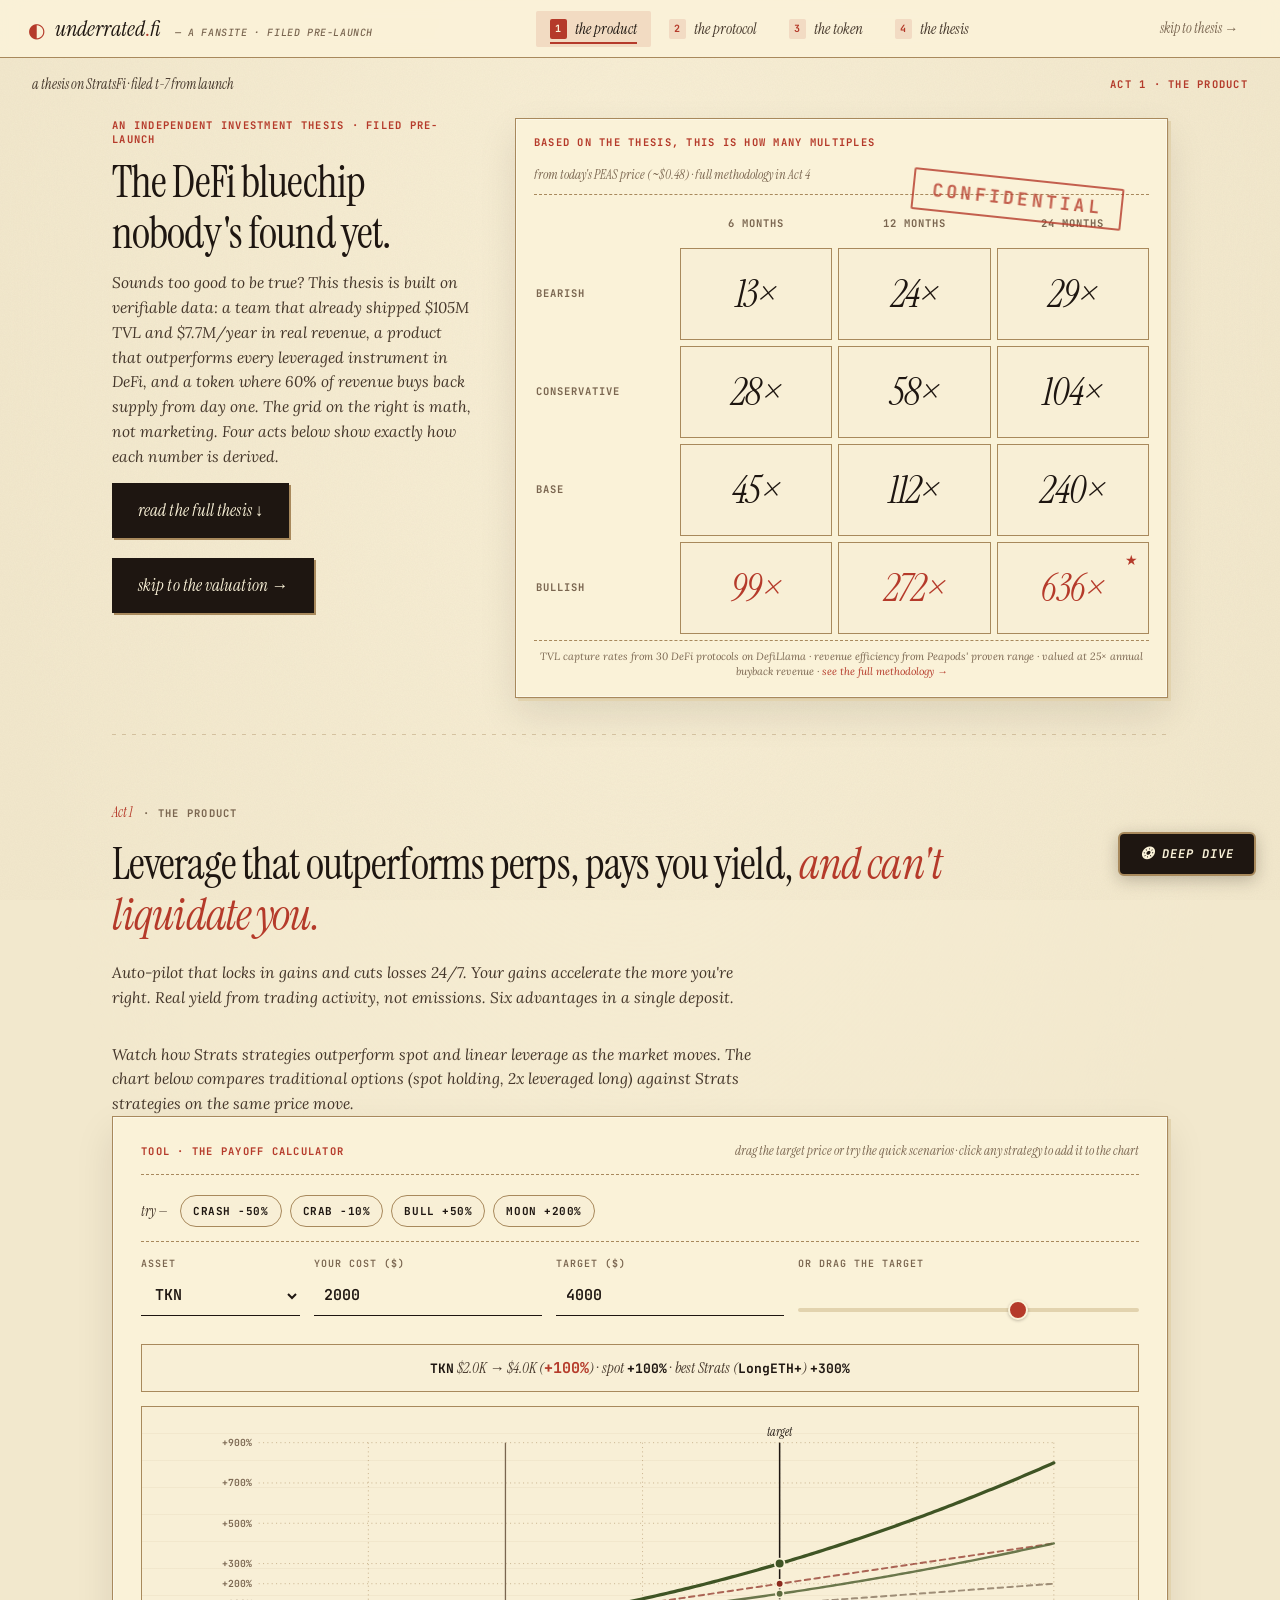
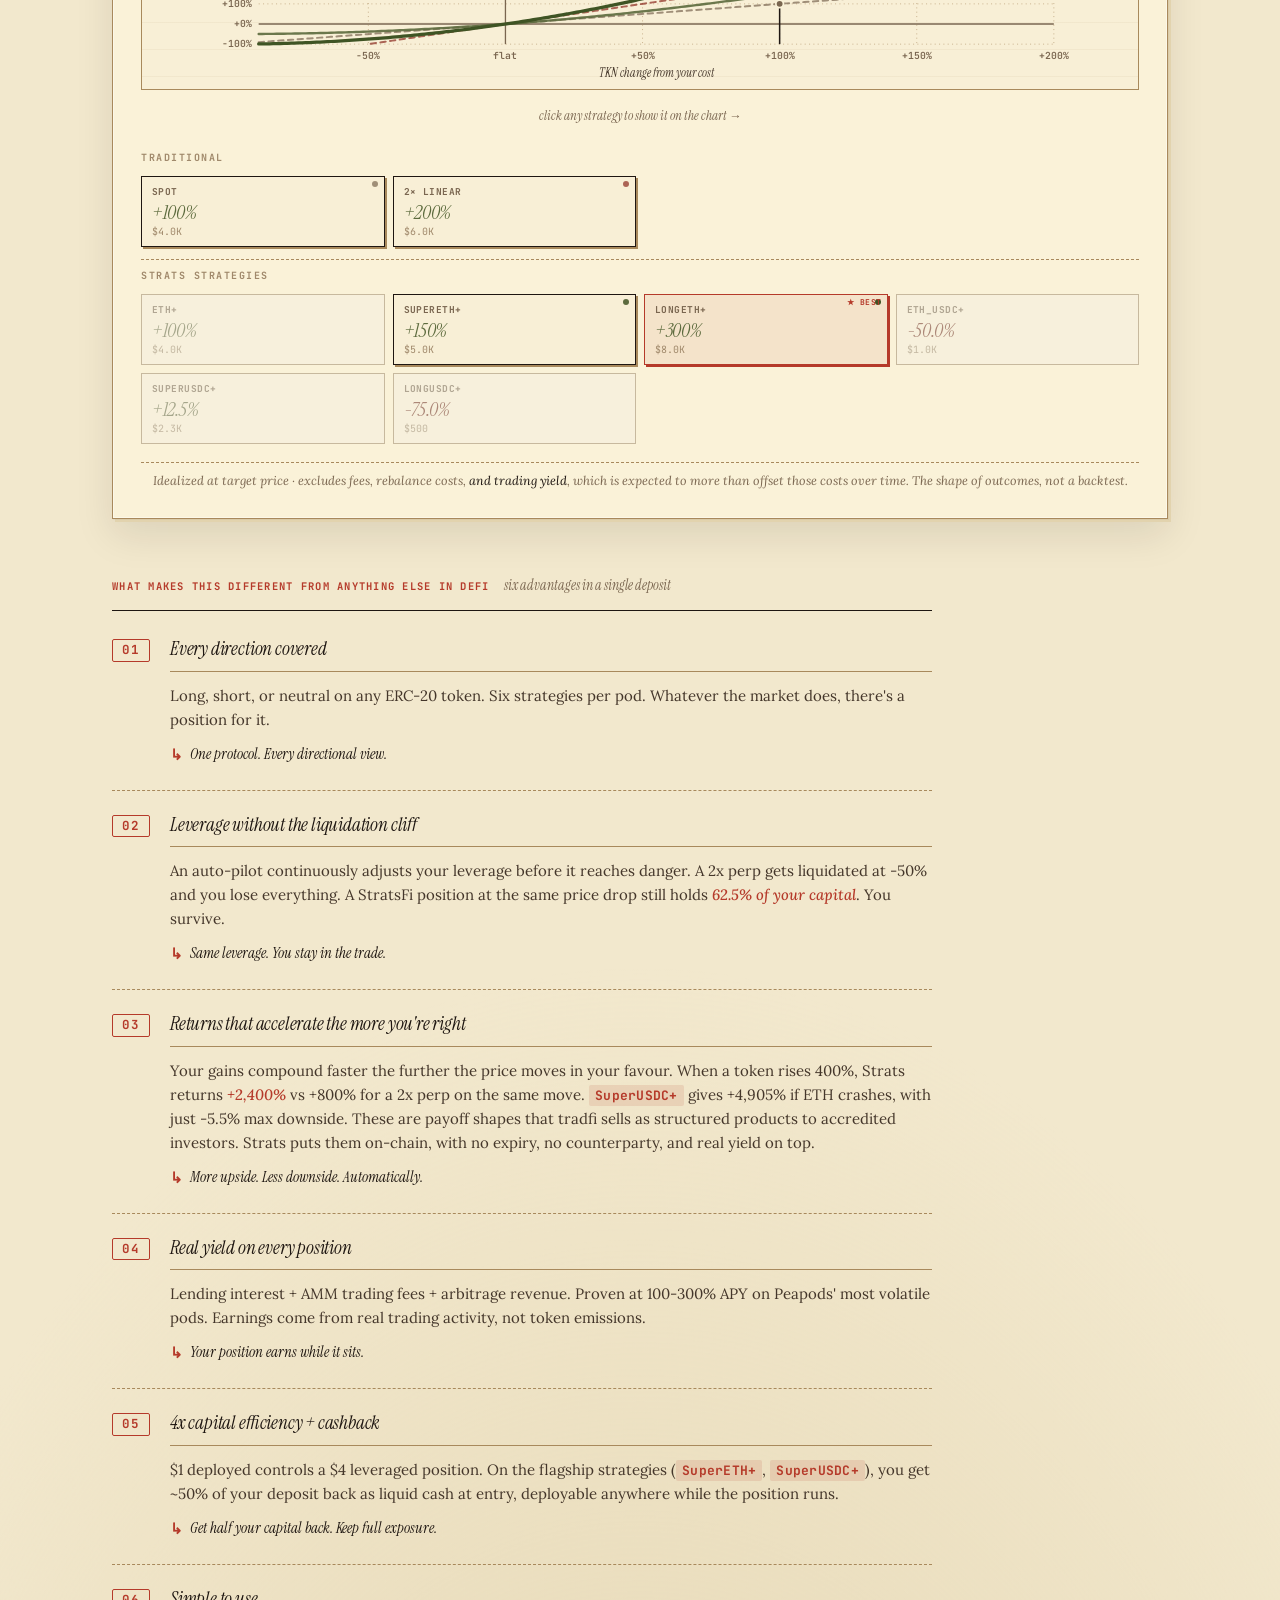
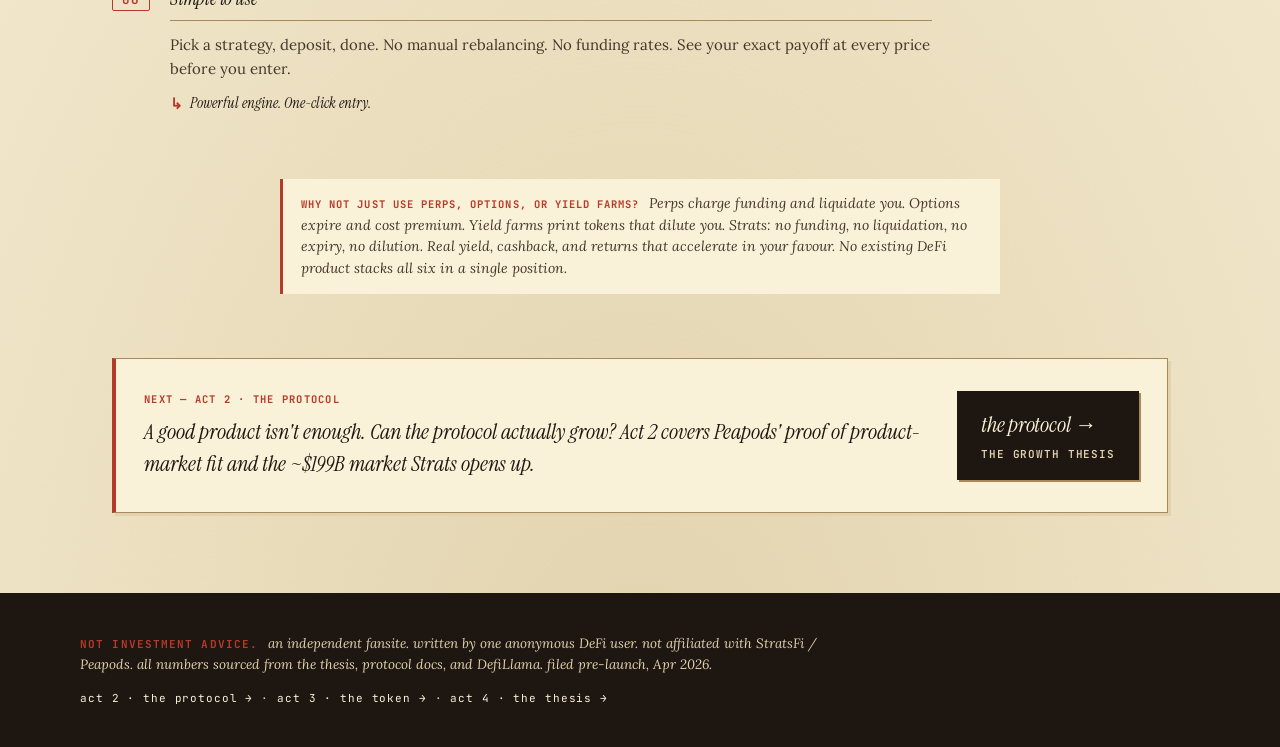
==== index.html @ da0d3c4a "Initial commit: underrated.fi investment thesis fansite 4-act investment thesis on StratsFi: - Act 1" ====
<!DOCTYPE html>
<html lang="en">
<head>
<meta charset="UTF-8" />
<meta name="viewport" content="width=device-width, initial-scale=1.0" />
<title>underrated.fi · act 1 · the product — a better DeFi tool you'd actually use</title>
<meta name="description" content="Act 1 of an independent investment thesis on StratsFi. Start with the product: type your numbers, see why every strategy outperforms spot and linear leverage." />
<link rel="preconnect" href="https://fonts.googleapis.com" />
<link rel="preconnect" href="https://fonts.gstatic.com" crossorigin />
<link href="https://fonts.googleapis.com/css2?family=Instrument+Serif:ital@0;1&family=Lora:ital,wght@0,400;0,500;0,600;1,400;1,500&family=Caveat:wght@400;500;600;700&family=JetBrains+Mono:wght@400;500;600;700&display=swap" rel="stylesheet" />
<link rel="stylesheet" href="styles.css" />
</head>
<body data-page="product">

<svg width="0" height="0" style="position:absolute" aria-hidden="true">
  <defs>
    <filter id="stamp-rough">
      <feTurbulence type="fractalNoise" baseFrequency="0.55" numOctaves="2" seed="2" />
      <feDisplacementMap in="SourceGraphic" scale="1.3" />
      <feComponentTransfer><feFuncA type="linear" slope="0.88"/></feComponentTransfer>
    </filter>
  </defs>
</svg>

<div class="grain" aria-hidden="true"></div>

<header class="masthead">
  <a href="index.html" class="brand">
    <span class="brand-mark">◐</span>
    <span class="brand-text">underrated<span class="brand-dot">.</span>fi</span>
    <span class="brand-meta">— a fansite · filed pre-launch</span>
  </a>

  <nav class="acts-nav">
    <a href="index.html" class="act-tab act-tab-current"><span class="act-num">1</span>the product</a>
    <a href="protocol.html" class="act-tab"><span class="act-num">2</span>the protocol</a>
    <a href="token.html" class="act-tab"><span class="act-num">3</span>the token</a>
    <a href="thesis.html" class="act-tab"><span class="act-num">4</span>the thesis</a>
  </nav>

  <div class="header-right">
    <a href="thesis.html" class="edge-btn" style="opacity:1;cursor:pointer;">skip to thesis →</a>
  </div>
</header>

<div class="rail" aria-hidden="true">
  <div class="rail-fill" id="rail-fill"></div>
</div>

<main id="top">

  <nav class="act-breadcrumb-bar">
    <span class="crumb-lead">a thesis on StratsFi · filed t-7 from launch</span>
    <span class="crumb-kicker">act 1 · the product</span>
  </nav>

  <section class="intro-hero">
    <span class="stamp stamp-floating stamp-red stamp-1">CONFIDENTIAL</span>

    <div class="hero-grid">
      <div class="hero-left">
        <span class="hero-kicker">An independent investment thesis · filed pre-launch</span>
        <h1 class="hero">
          The DeFi bluechip nobody's found yet.
        </h1>
        <p class="hero-deck">
          Sounds too good to be true? This thesis is built on verifiable data: a team that already shipped $105M TVL and $7.7M/year in real revenue, a product that outperforms every leveraged instrument in DeFi, and a token where 60% of revenue buys back supply from day one. The grid on the right is math, not marketing. Four acts below show exactly how each number is derived.
        </p>
        <div class="hero-cta">
          <a href="#act-1" class="primary-cta">read the full thesis ↓</a>
          <a href="thesis.html" class="primary-cta" style="background:var(--ink);color:var(--paper-cream);">skip to the valuation →</a>
        </div>
      </div>

      <div class="hero-right">
        <div class="tool tool-hero">
          <div class="tool-header">
            <span class="tool-label">based on the thesis, this is how many multiples</span>
            <span class="tool-sub">from today's PEAS price (~$0.48) · full methodology in Act 4</span>
          </div>

          <div class="grid-tool">
            <div class="grid-wrap">
              <div class="grid-corner"></div>
              <div class="grid-col-label">6 months</div>
              <div class="grid-col-label">12 months</div>
              <div class="grid-col-label">24 months</div>

              <div class="grid-row-label">bearish</div>
              <div class="cell cell-static"><span class="cell-mult">13×</span></div>
              <div class="cell cell-static"><span class="cell-mult">24×</span></div>
              <div class="cell cell-static"><span class="cell-mult">29×</span></div>

              <div class="grid-row-label">conservative</div>
              <div class="cell cell-static"><span class="cell-mult">28×</span></div>
              <div class="cell cell-static"><span class="cell-mult">58×</span></div>
              <div class="cell cell-static"><span class="cell-mult">104×</span></div>

              <div class="grid-row-label">base</div>
              <div class="cell cell-base cell-static"><span class="cell-mult">45×</span></div>
              <div class="cell cell-base cell-static"><span class="cell-mult">112×</span></div>
              <div class="cell cell-base cell-static"><span class="cell-mult">240×</span></div>

              <div class="grid-row-label">bullish</div>
              <div class="cell cell-bullish cell-static"><span class="cell-mult">99×</span></div>
              <div class="cell cell-bullish cell-static"><span class="cell-mult">272×</span></div>
              <div class="cell cell-bullish cell-flag cell-static"><span class="cell-mult">636×</span></div>
            </div>
          </div>

          <p class="caveat">
            TVL capture rates from 30 DeFi protocols on DefiLlama · revenue efficiency from Peapods' proven range · valued at 25× annual buyback revenue · <a href="thesis.html">see the full methodology →</a>
          </p>
        </div>
      </div>
    </div>
  </section>

  <section class="act" id="act-1">
    <div class="act-head">
      <span class="act-label"><span class="act-roman">Act 1</span> · the product</span>
      <h2 class="act-title">
        Leverage that outperforms perps, pays you yield, <em>and can't liquidate you.</em>
      </h2>
      <p class="act-deck">
        Auto-pilot that locks in gains and cuts losses 24/7. Your gains accelerate the more you're right. Real yield from trading activity, not emissions. Six advantages in a single deposit.
      </p>
    </div>

    <p class="act-deck">
      Watch how Strats strategies outperform spot and linear leverage as the market moves. The chart below compares traditional options (spot holding, 2x leveraged long) against Strats strategies on the same price move.
    </p>

    <div class="tool tool-calc">
      <div class="tool-header">
        <span class="tool-label">Tool · the payoff calculator</span>
        <span class="tool-sub">drag the target price or try the quick scenarios · click any strategy to add it to the chart</span>
      </div>

      <div class="calc">
        <div class="scenario-chips" role="group" aria-label="Quick scenarios">
          <span class="chips-label">try —</span>
          <button class="chip" type="button" data-scenario="-50">crash −50%</button>
          <button class="chip" type="button" data-scenario="-10">crab −10%</button>
          <button class="chip" type="button" data-scenario="50">bull +50%</button>
          <button class="chip" type="button" data-scenario="200">moon +200%</button>
        </div>

        <div class="calc-inputs">
          <div class="input-cell">
            <label for="asset">asset</label>
            <select id="asset">
              <option value="TKN">TKN</option>
            </select>
          </div>
          <div class="input-cell">
            <label for="cost">your cost ($)</label>
            <input type="number" id="cost" value="2000" min="1" step="any" inputmode="decimal" />
          </div>
          <div class="input-cell">
            <label for="target">target ($)</label>
            <input type="number" id="target" value="4000" min="1" step="any" inputmode="decimal" />
          </div>
          <div class="input-cell wide">
            <label for="target-slider">or drag the target</label>
            <input type="range" id="target-slider" min="0.1" max="3" step="0.01" value="2" />
          </div>
        </div>

        <div class="calc-readout" id="calc-readout"></div>

        <div class="chart-frame">
          <svg id="chart" viewBox="0 0 800 240" preserveAspectRatio="xMidYMid meet"></svg>
        </div>

        <div class="toggle-hint">
          <span>click any strategy to show it on the chart →</span>
        </div>
        <div class="result-grid" id="result-grid"></div>

        <p class="caveat">
          Idealized at target price · excludes fees, rebalance costs, <em>and trading yield</em>, which is expected to more than offset those costs over time. The shape of outcomes, not a backtest.
        </p>
      </div>
    </div>

    <div class="key-points">
      <div class="key-points-head">
        <div class="key-points-titles">
          <span class="key-points-label">what makes this different from anything else in DeFi</span>
          <span class="key-points-sub">six advantages in a single deposit</span>
        </div>
      </div>
      <ol class="key-list key-list-segmented">
        <li>
          <header class="seg-head">
            <h4 class="seg-name">Every direction covered</h4>
          </header>
          <p class="seg-body">Long, short, or neutral on any ERC-20 token. Six strategies per pod. Whatever the market does, there's a position for it.</p>
          <p class="seg-kicker">One protocol. Every directional view.</p>
        </li>
        <li>
          <header class="seg-head">
            <h4 class="seg-name">Leverage without the liquidation cliff</h4>
          </header>
          <p class="seg-body">An auto-pilot continuously adjusts your leverage before it reaches danger. A 2x perp gets liquidated at -50% and you lose everything. A StratsFi position at the same price drop still holds <em>62.5% of your capital</em>. You survive.</p>
          <p class="seg-kicker">Same leverage. You stay in the trade.</p>
        </li>
        <li>
          <header class="seg-head">
            <h4 class="seg-name">Returns that accelerate the more you're right</h4>
          </header>
          <p class="seg-body">Your gains compound faster the further the price moves in your favour. When a token rises 400%, Strats returns <em>+2,400%</em> vs +800% for a 2x perp on the same move. <code>SuperUSDC+</code> gives +4,905% if ETH crashes, with just -5.5% max downside. These are payoff shapes that tradfi sells as structured products to accredited investors. Strats puts them on-chain, with no expiry, no counterparty, and real yield on top.</p>
          <p class="seg-kicker">More upside. Less downside. Automatically.</p>
        </li>
        <li>
          <header class="seg-head">
            <h4 class="seg-name">Real yield on every position</h4>
          </header>
          <p class="seg-body">Lending interest + AMM trading fees + arbitrage revenue. Proven at 100-300% APY on Peapods' most volatile pods. Earnings come from real trading activity, not token emissions.</p>
          <p class="seg-kicker">Your position earns while it sits.</p>
        </li>
        <li>
          <header class="seg-head">
            <h4 class="seg-name">4x capital efficiency + cashback</h4>
          </header>
          <p class="seg-body">$1 deployed controls a $4 leveraged position. On the flagship strategies (<code>SuperETH+</code>, <code>SuperUSDC+</code>), you get ~50% of your deposit back as liquid cash at entry, deployable anywhere while the position runs.</p>
          <p class="seg-kicker">Get half your capital back. Keep full exposure.</p>
        </li>
        <li>
          <header class="seg-head">
            <h4 class="seg-name">Simple to use</h4>
          </header>
          <p class="seg-body">Pick a strategy, deposit, done. No manual rebalancing. No funding rates. See your exact payoff at every price before you enter.</p>
          <p class="seg-kicker">Powerful engine. One-click entry.</p>
        </li>
      </ol>
    </div>

    <p class="tok-note">
      <span class="tok-note-k">why not just use perps, options, or yield farms?</span>
      Perps charge funding and liquidate you. Options expire and cost premium. Yield farms print tokens that dilute you. Strats: no funding, no liquidation, no expiry, no dilution. Real yield, cashback, and returns that accelerate in your favour. No existing DeFi product stacks all six in a single position.
    </p>

    <div class="next-act">
      <div class="next-act-text">
        <span class="next-act-label">next — act 2 · the protocol</span>
        <p>
          A good product isn't enough. Can the protocol actually grow? Act 2 covers Peapods' proof of product-market fit and the ~$199B market Strats opens up.
        </p>
      </div>
      <a href="protocol.html" class="next-act-cta">
        <span>the protocol →</span>
        <span class="next-act-sub">the growth thesis</span>
      </a>
    </div>
  </section>

  <footer class="foot">
    <div class="foot-inner">
      <p class="foot-disclaimer">
        <strong>not investment advice.</strong> an independent fansite. written by one anonymous DeFi user. not affiliated with StratsFi / Peapods. all numbers sourced from the thesis, protocol docs, and DefiLlama. filed pre-launch, Apr 2026.
      </p>
      <p class="foot-links">
        <a href="protocol.html">act 2 · the protocol →</a>
        · <a href="token.html">act 3 · the token →</a>
        · <a href="thesis.html">act 4 · the thesis →</a>
      </p>
    </div>
  </footer>

<button class="floating-dive open-drawer" type="button" data-drawer="drawer-act-1" aria-label="Open deep dive">
  <span class="floating-dive-icon">❂</span>
  <span class="floating-dive-label">deep dive</span>
</button>

</main>

<div class="memo-backdrop" id="drawer-backdrop" hidden></div>
<div class="memo-wrap" id="drawer" aria-hidden="true" role="dialog" aria-modal="true">
  <article class="memo">
    <header class="memo-letterhead">
      <div class="memo-letterhead-row">
        <span class="memo-mark">◐</span>
        <span class="memo-brand">underrated<span class="memo-dot">.</span>fi <span class="memo-sub-brand">— deep dive</span></span>
        <button class="memo-close" id="drawer-close" aria-label="Close memo">×</button>
      </div>
      <div class="memo-meta">
        <div class="memo-meta-row"><span class="memo-meta-lbl">Re</span><span class="memo-meta-val" id="drawer-tag">an enclosure</span></div>
        <div class="memo-meta-row"><span class="memo-meta-lbl">From</span><span class="memo-meta-val">u.fi · anonymous DeFi user</span></div>
        <div class="memo-meta-row"><span class="memo-meta-lbl">Date</span><span class="memo-meta-val">April 2026 · pre-launch</span></div>
        <div class="memo-meta-row"><span class="memo-meta-lbl">File</span><span class="memo-meta-val">No. 04 / 26 · classified</span></div>
      </div>
    </header>
    <div class="memo-body" id="drawer-body"></div>
    <footer class="memo-foot">
      <span class="memo-foot-stamp">end of memo · u.fi</span>
    </footer>
  </article>
</div>

<template id="drawer-act-1">
  <header class="drawer-title-block">
    <span class="drawer-label">Act 1 · full argument</span>
    <h2 class="drawer-title">How StratsFi actually works, and why each benefit is real.</h2>
    <p class="drawer-deck">You've seen the six benefits on the page. This memo walks through each one: how it works, where it comes from, why it matters. We start with the architecture that makes everything below possible, then take the six benefits in order.</p>
  </header>

  <h3>What you're getting</h3>
  <p>A leveraged position on any token that <strong>auto-rebalances continuously</strong>, produces <strong>convex returns</strong> (gains accelerate, losses decelerate), earns <strong>real yield</strong> from trading activity, and <strong>can't be force-liquidated</strong>. All in a single deposit.</p>

  <h3>How it works (the short version)</h3>
  <p>Every supported asset lives inside a <strong>pod</strong>: a self-contained system with two lending markets, a liquidity pool, and six strategy vaults. When you deposit, the vault builds a leveraged position automatically. You get a strategy token back. That's it.</p>
  <p>The key innovation: <strong>automated rebalancing</strong>. External bots continuously adjust your leverage before it reaches dangerous levels. This keeps positions safe (no liquidation cliff) and produces the outperforming returns. Without rebalancing, it would just be a leveraged LP. With it, you get structured products that outperform linear leverage in both directions.</p>

  <h3>01. Six strategies, one for every directional view</h3>
  <p><strong>Takeaway:</strong> long, short, or neutral on any token. Pick the direction you believe in, pick the aggression level. The protocol handles the rest.</p>

  <p>Every pod ships with the same six strategies, three directional bets across two aggression tiers:</p>
  <table class="drawer-table">
    <thead><tr><th>Strategy</th><th>What it does</th><th>Best for</th><th>Max loss</th></tr></thead>
    <tbody>
      <tr><td>ETH+</td><td>2x long with yield</td><td>ETH bulls who want safer leverage + yield</td><td>100%</td></tr>
      <tr><td>SuperETH+</td><td>4x long with USDC cashback floor</td><td>Convex long with 50% downside cap</td><td><strong>50%</strong></td></tr>
      <tr><td>longETH+</td><td>4x max long, no floor</td><td>Max conviction longs</td><td>100%</td></tr>
      <tr><td>ETH_USDC+</td><td>Stable USDC position with yield</td><td>Earning yield without directional risk</td><td>100%</td></tr>
      <tr><td>SuperUSDC+</td><td>4x short with ETH cashback</td><td>Crash protection that also wins if ETH rises</td><td><strong>~5.5%</strong></td></tr>
      <tr><td>longUSDC+</td><td>4x max short, no floor</td><td>Max conviction shorts / hedges</td><td>100%</td></tr>
    </tbody>
  </table>
  <p><strong>What each flavor is for:</strong></p>
  <ul>
    <li><strong>ETH+:</strong> the conservative 2× long. Same directional exposure as spot ETH, but earning lending and trading yield along the way. Linear payoff, no cashback.</li>
    <li><strong>ETH_USDC+:</strong> the neutral / stable option. Deposit USDC, earn yield from the pod's lending and trading activity with minimal directional exposure. Behaves like a yield-bearing stablecoin with a slight short bias, effectively a stable carry position.</li>
    <li><strong>SuperETH+ / SuperUSDC+:</strong> the flagship strategies. 4× leverage with a built-in cashback floor that caps your downside. Convex gains with serious downside protection.</li>
    <li><strong>longETH+ / longUSDC+:</strong> the max-aggression versions. 4× leverage, no cashback floor. All capital in the leveraged component for traders who want maximum convex exposure.</li>
  </ul>

  <p><strong>Plus: any token can have a pod.</strong> LSTs, LRTs, memecoins, new launches, RWAs. Every ERC-20 is eligible. StratsFi is one of the only lending architectures in DeFi that can bootstrap a leveraged market from user demand alone, with no pre-existing supply required. When a user takes a leveraged position, the borrow rate spikes, external suppliers see the yield and deploy capital, and the market forms.</p>

  <p><strong>Regime-independent by design.</strong> Because every pod ships long, short, and neutral strategies at the same time, the product earns in every market regime. Volatile ups, volatile downs, compressed sideways, bull or bear. The protocol doesn't require a specific market direction to produce yield or attract users. Most leveraged DeFi products work in exactly one regime; StratsFi works in all of them.</p>

  <h3>02. Safer leverage: liquidation risk is minimal</h3>
  <p><strong>Takeaway:</strong> StratsFi replaces fixed liquidation thresholds with a continuous market of rebalancing bots. Under normal market conditions your position is always being adjusted well before any danger threshold, so liquidation risk becomes minimal rather than a constant concern.</p>

  <p><strong>How it works.</strong> On a perp or lending market, if your LTV hits a specific number, you get liquidated at a penalty and MEV bots eat the difference. One bad moment → everything gone.</p>
  <p>StratsFi doesn't rely on fixed liquidation thresholds. Instead, a growing bounty is available to <em>any</em> bot that rebalances your position back toward target leverage. The bounty scales with how far off target you are:</p>
  <table class="drawer-table">
    <thead><tr><th>How far off target</th><th>Bounty paid to rebalancer</th><th>What happens</th></tr></thead>
    <tbody>
      <tr><td>Within 0.3%</td><td>Zero</td><td>Position is at target, no churn on noise</td></tr>
      <tr><td>0.3% – 5%</td><td>Small (0.1–1%)</td><td>Normal rebalancing, bots compete for the bounty</td></tr>
      <tr><td>5% – 15%</td><td>Medium (1–3%)</td><td>Urgent rebalancing, more bots pile in</td></tr>
      <tr><td>15%+</td><td>Max (3–5%+)</td><td>Emergency, every bot in the ecosystem is racing</td></tr>
    </tbody>
  </table>
  <p>Because the bounty escalates smoothly (instead of activating at a hard threshold), rebalancing always happens well before your position becomes dangerous. No "first to hit the cliff" dynamic. Just continuous, competitive adjustment.</p>

  <p><strong>Manipulation resistance.</strong> Bots can't profit from triggering your rebalance with a brief price spike: the bounty only pays if the price move is real (verified by 10-minute average oracles, blended between the internal pool and external Chainlink feeds). An attacker would need to sustain a fake price against arbitrage for ten minutes to even begin affecting the system.</p>

  <p><strong>The net effect.</strong> Same safety as liquidations. None of the predatory dynamics: no hard cliff, no MEV extraction, no cascade risk, no race to the cheap liquidation.</p>

  <h3>03. Convex returns: the "supercharged" payoffs</h3>
  <p><strong>Takeaway:</strong> the convex payoffs aren't a fancy options overlay or a derivative bolted on top. They emerge naturally from continuous rebalancing, and that's what enables strategies like SuperUSDC+ that win in both directions.</p>

  <p><strong>The intuition.</strong> Strategies auto-rebalance continuously based on leverage drift. When the price moves in your favour, the position leans harder in. When it moves against you, it leans out. Over time: gains compound more efficiently, losses are softened. This continuous rebalancing is the key advantage over linear leverage products.</p>

  <p><strong>A clarification on "4× leverage".</strong> The "4×" refers to the loan-to-value ratio inside the position (75% LTV → 4× leverage on the LP). It does <em>not</em> mean "4× directional exposure to ETH." Because the collateral is a liquidity pool (half ETH, half USDC), your actual ETH exposure changes with price:</p>
  <ul>
    <li><strong>At entry (k=1):</strong> roughly 2× effective ETH exposure</li>
    <li><strong>ETH +100% (k=2):</strong> exposure grows to 4×, leaning into the winner</li>
    <li><strong>ETH +200% (k=3):</strong> exposure grows to 6×</li>
    <li><strong>ETH −50% (k=0.5):</strong> exposure shrinks to 1×, leaning out of the loser</li>
    <li><strong>ETH −90% (k=0.1):</strong> exposure shrinks to 0.2×</li>
  </ul>
  <p>That's what convexity means in practice: the position leans harder into winners and out of losers, automatically.</p>

  <p><strong>The key insight.</strong> The convex payoffs aren't created using options or exotic derivatives. They emerge naturally from continuous rebalancing on a leveraged LP position. The protocol takes something that already exists in DeFi (LP positions) and adds the rebalancing layer that produces structured, outperforming payoffs.</p>

  <p><strong>The cost of convexity.</strong> Continuous rebalancing isn't free. Each rebalance pays a small bounty to the bot that executes it (typically 0.1–2% of the rebalanced amount, funded from position equity). Think of this as the premium you'd pay for options exposure in TradFi, except it's priced continuously by a competitive market. The offset: rebalancing costs only occur when price moves, which is exactly when trading fees plus lending yield (see Section 04) are generated. In most market conditions, <em>especially on volatile tokens</em>, those yields more than cover the rebalancing cost. The soft spot is extended flat markets where rebalancing costs accumulate without offsetting directional gains.</p>

  <p><strong>SuperUSDC+, the strategy that wins in both directions.</strong> The payoff below has two components: an inverse-quadratic short piece (explosive when ETH crashes) plus a linear ETH cashback piece (gains when ETH rises). The two together produce this:</p>
  <table class="drawer-table">
    <thead><tr><th>If ETH moves</th><th>Position value (from $1,000)</th><th>Return</th></tr></thead>
    <tbody>
      <tr><td>−90%</td><td>$50,050</td><td><strong>+4,905%</strong></td></tr>
      <tr><td>−50%</td><td>$2,250</td><td>+125%</td></tr>
      <tr><td>−25%</td><td>$1,264</td><td>+26%</td></tr>
      <tr><td>0%</td><td>$1,000</td><td>—</td></tr>
      <tr><td>+26%</td><td>$945</td><td><strong>−5.5% (worst case)</strong></td></tr>
      <tr><td>+100%</td><td>$1,125</td><td>+12.5%</td></tr>
      <tr><td>+200%</td><td>$1,556</td><td>+55.6%</td></tr>
      <tr><td>+500%</td><td>$3,014</td><td>+201%</td></tr>
    </tbody>
  </table>
  <p>The worst case across the entire price domain is <strong>−5.5%</strong>, in a narrow band around ETH +26%. Below that, the inverse-square component explodes. Above ETH +100%, the linear cashback dominates and the position turns positive again. <strong>Down 90%: +4,905%. Up 500%: +201%.</strong> No similar product exists in DeFi or in TradFi at retail minimums.</p>

  <h3>04. Triple-digit APY, on top of the directional payoff</h3>
  <p><strong>Takeaway:</strong> your position earns real yield from actual trading activity while it waits for the price move. Not emissions. Not inflation. Pure bonus stacked on whatever the price does.</p>

  <p>Three organic yield sources:</p>
  <ol>
    <li><strong>Lending interest.</strong> The LP collateral backing your position also earns interest as borrowers pay for leverage in the pod's lending markets. That interest flows to your position, offsetting much of the interest you pay on your own debt.</li>
    <li><strong>AMM trading fees.</strong> Every external price move creates an arbitrage opportunity in the strETH/strUSDC pool. Bots trade in to close the gap, paying fees that flow into the LP. Higher volatility = more fees.</li>
    <li><strong>Wrap/unwrap arbitrage.</strong> Every deposit (TKN → strTKN) and withdrawal creates supply/demand shifts that generate additional trading activity.</li>
  </ol>

  <p>On volatile tokens (memes, low-cap alts, new launches), this yield stack alone can reach <strong>100–300% APY</strong>, proven live on Peapods pods. On stable pairs, it's lower but still meaningful. The key point: the yield is denominated in <em>real trading activity</em>, so it's sustainable and scales with market volatility. No token emissions, no inflation, no "pay to farm" schemes that eventually dilute everyone.</p>

  <h3>05. Capital efficiency: one deposit, up to 4× the work</h3>
  <p><strong>Takeaway:</strong> every dollar in a 4× leveraged position is doing 4× the directional work. And on the two flagship strategies (SuperETH+ and SuperUSDC+), half of your deposit comes back as a liquid asset you can deploy anywhere, so your capital runs in parallel.</p>

  <p><strong>4× leverage from one deposit.</strong> In any of the 4× strategies (SuperETH+, SuperUSDC+, longETH+, longUSDC+), the protocol builds a position with 4× the leverage you'd get by holding the underlying asset directly. A $1,000 deposit controls a $4,000 LP position on the protocol's side, producing the convex payoff shapes described in Section 03.</p>

  <p><strong>Cashback, only on SuperETH+ and SuperUSDC+.</strong> The "Super" strategies return half your deposit as a liquid asset at entry. This is called cashback, and only these two strategies ship with it:</p>
  <ul>
    <li><strong>SuperETH+</strong> deposit of $1,000 produces $500 SuperETH+ position plus <strong>$500 USDC cashback</strong></li>
    <li><strong>SuperUSDC+</strong> deposit of $1,000 produces $500 SuperUSDC+ position plus <strong>$500 strETH cashback</strong> (which also earns lending interest)</li>
  </ul>
  <p>When you pick one of these two, your $1,000 outlay produces a leveraged convex position on half your capital <em>plus</em> a fully liquid composable asset on the other half. Deploy the cashback into another DeFi protocol, hold it as dry powder, or use it as collateral elsewhere. Your money does two jobs at once.</p>

  <p><strong>The max-loop variants (longETH+, longUSDC+)</strong> take the opposite choice: instead of returning the cashback, they recycle it into additional leverage for maximum convex exposure. No cashback, no downside floor, higher potential return and higher max loss. Same 4× leverage, different capital allocation. Pick based on how much you want held back as liquid.</p>

  <p><strong>Cashback also creates the downside floor on SuperETH+ / SuperUSDC+.</strong> The cashback component doesn't move with the underlying token's price, so it anchors the position's minimum value. This is where SuperETH+'s 50% max loss and SuperUSDC+'s ~5.5% max loss come from.</p>

  <p>The 2× strategies (ETH+, ETH_USDC+) are linear and don't have cashback. They're structured differently because 2× leverage on the LP already uses the full deposit.</p>

  <h3>06. The simplest leveraged product in DeFi to actually use</h3>
  <p><strong>Takeaway:</strong> forget the math. From a UX standpoint, this is easier than almost every other leveraged product in DeFi.</p>

  <p>Compare the actual user experience:</p>
  <ul>
    <li><strong>vs. perps:</strong> no funding rate to monitor. Minimal liquidation risk instead of a fixed liquidation price. No leverage decay over time. No order books. Pick a strategy, deposit, walk away.</li>
    <li><strong>vs. options:</strong> you see <em>exactly</em> what you get paid at every possible price <em>before</em> you enter. No Greeks, no implied volatility, no expiry to watch. The calculator on the page shows your full payoff curve in one screen.</li>
    <li><strong>vs. LPing yourself:</strong> LP providers experience impermanent loss as drag. StratsFi's rebalancing layer converts that into a structured convex payoff. Same underlying LP, but with a mechanism that turns price movement into amplified returns instead of drag.</li>
  </ul>

  <p>One deposit, one strategy choice, and the position runs itself (including rebalancing, yield compounding, and cashback delivery) until you exit.</p>

  <h3>What this looks like next to everything else</h3>
  <p>For a $1,000 deposit, here's how the math plays out compared to plain holding and a 2× linear leveraged long (e.g., a 2× perp):</p>
  <table class="drawer-table">
    <thead><tr><th>Token price</th><th>Hold token</th><th>2× linear long</th><th>SuperETH+</th><th>longETH+</th></tr></thead>
    <tbody>
      <tr><td>+200% (k=3)</td><td>$3,000</td><td>$5,000</td><td>$5,000</td><td>$9,000</td></tr>
      <tr><td>+100% (k=2)</td><td>$2,000</td><td>$3,000</td><td>$2,500</td><td>$4,000</td></tr>
      <tr><td>+50% (k=1.5)</td><td>$1,500</td><td>$2,000</td><td>$1,625</td><td>$2,250</td></tr>
      <tr><td>0% (k=1)</td><td>$1,000</td><td>$1,000</td><td>$1,000</td><td>$1,000</td></tr>
      <tr><td>−25% (k=0.75)</td><td>$750</td><td>$500</td><td>$781</td><td>$563</td></tr>
      <tr><td>−50% (k=0.5)</td><td>$500</td><td><strong>$0 (liquidated)</strong></td><td>$625</td><td>$250</td></tr>
      <tr><td>−90% (k=0.1)</td><td>$100</td><td>total loss</td><td>$505</td><td>$10</td></tr>
    </tbody>
  </table>
  <p>SuperETH+ outperforms holding ETH at every price point except a narrow range around k=1. It outperforms the 2× linear position at every point where the linear position would be liquidated (ETH −50% and below). The trade-off: in moderate bull markets (k=1.5 to k=2), a 2× linear position captures slightly more upside, but only because you've survived without being liquidated. <strong>You're trading peak upside for survival and convex downside protection.</strong></p>

  <p class="drawer-pull">A leveraged position on AMM liquidity that produces convex payoffs through continuous rebalancing, eliminates liquidations through a bounty market, generates yield from organic activity, returns half your capital as a liquid asset, and works on any ERC-20. This is the most powerful financial primitive currently shipping in DeFi.</p>
</template>

<script src="script.js"></script>
</body>
</html>
---- styles.css ----
/* ====================================================================
   underrated.fi · three acts, three tools
   An independent investment thesis, delivered through interaction.
   ==================================================================== */

:root {
  /* Paper palette — warm, editorial, premium */
  --paper:         #F2E8CD;
  --paper-light:   #F8EFD6;
  --paper-cream:   #FAF2D8;
  --paper-deep:    #E2D3AE;
  --paper-edge:    #A8895C;

  /* Ink palette */
  --ink:           #1E1611;
  --ink-mid:       #44362A;
  --ink-soft:      #7A6650;
  --ink-faint:     #A0896B;

  /* Accents */
  --accent:        #B53A2A;          /* classified red */
  --accent-dim:    #8B2A1E;
  --accent-soft:   rgba(181, 58, 42, 0.12);
  --moss:          #5D6B3E;
  --bad:           #8B2A1E;

  /* Type */
  --display:       'Instrument Serif', Georgia, serif;
  --body:          'Lora', Georgia, serif;
  --mono:          'JetBrains Mono', ui-monospace, monospace;

  --header-h:      58px;
  --container:     1120px;
  --narrow:        720px;
}

* { box-sizing: border-box; margin: 0; padding: 0; }

html, body {
  font-family: var(--body);
  font-size: 17px;
  line-height: 1.6;
  color: var(--ink);
  background: var(--paper);
  -webkit-font-smoothing: antialiased;
  text-rendering: optimizeLegibility;
  font-feature-settings: 'kern' 1, 'liga' 1, 'onum' 1;
}

body {
  background:
    radial-gradient(ellipse 85% 55% at 50% 8%, var(--paper-light) 0%, transparent 60%),
    radial-gradient(ellipse 100% 50% at 50% 100%, var(--paper-deep) 0%, transparent 70%),
    var(--paper);
  min-height: 100vh;
}

a { color: var(--accent); text-decoration: none; transition: opacity .15s ease, color .15s ease; }
a:hover { opacity: 0.7; }
button { font-family: inherit; cursor: pointer; background: none; border: none; color: inherit; }
::selection { background: var(--accent); color: var(--paper-light); }

img, svg { display: block; max-width: 100%; }

/* Paper grain */
.grain {
  position: fixed;
  inset: 0;
  pointer-events: none;
  z-index: 1;
  opacity: 0.32;
  background-image: url("data:image/svg+xml;utf8,<svg xmlns='http://www.w3.org/2000/svg' width='240' height='240'><filter id='n'><feTurbulence type='fractalNoise' baseFrequency='0.85' numOctaves='2' seed='3'/><feColorMatrix values='0 0 0 0 0.18  0 0 0 0 0.12  0 0 0 0 0.06  0 0 0 0.1 0'/></filter><rect width='240' height='240' filter='url(%23n)'/></svg>");
  mix-blend-mode: multiply;
}

/* ====================================================================
   HEADER
   ==================================================================== */
.masthead {
  position: sticky;
  top: 0;
  z-index: 40;
  height: var(--header-h);
  background: rgba(250, 242, 216, 0.94);
  backdrop-filter: blur(8px);
  -webkit-backdrop-filter: blur(8px);
  border-bottom: 1px solid var(--paper-edge);
  display: flex;
  align-items: center;
  justify-content: space-between;
  padding: 0 28px;
  gap: 24px;
}
.brand {
  display: flex;
  align-items: baseline;
  gap: 10px;
  font-family: var(--display);
  font-size: 22px;
  color: var(--ink);
  font-style: italic;
  font-weight: 400;
  line-height: 1;
  text-decoration: none;
}
.brand:hover { opacity: 1; }
.brand-mark {
  color: var(--accent);
  font-size: 20px;
  font-style: normal;
  position: relative;
  top: 1px;
}
.brand-text { font-style: italic; }
.brand-dot { color: var(--accent); font-style: normal; }
.brand-meta {
  font-family: var(--mono);
  font-size: 10px;
  color: var(--ink-soft);
  letter-spacing: 0.06em;
  text-transform: uppercase;
  font-weight: 500;
  margin-left: 4px;
}

.acts-nav {
  display: flex;
  gap: 4px;
  align-items: center;
}
.act-tab {
  font-family: var(--display);
  font-style: italic;
  font-size: 15px;
  color: var(--ink-mid);
  padding: 6px 14px;
  display: inline-flex;
  align-items: center;
  gap: 8px;
  position: relative;
  transition: color 0.15s ease, background 0.15s ease;
  border-radius: 2px;
}
.act-tab:hover { color: var(--accent); opacity: 1; }
.act-tab::after {
  content: '';
  position: absolute;
  left: 14px; right: 14px;
  bottom: 3px;
  height: 1px;
  background: var(--accent);
  transform: scaleX(0);
  transition: transform 0.2s ease;
}
.act-tab:hover::after { transform: scaleX(1); }
.act-tab-current {
  color: var(--ink);
  background: var(--accent-soft);
}
.act-tab-current::after {
  transform: scaleX(1);
  background: var(--accent);
  height: 2px;
}
.act-num {
  font-family: var(--mono);
  font-size: 10px;
  font-weight: 700;
  letter-spacing: 0.08em;
  color: var(--accent);
  background: var(--accent-soft);
  padding: 2px 5px;
  border-radius: 2px;
  font-style: normal;
  text-transform: lowercase;
}
.act-tab-current .act-num {
  background: var(--accent);
  color: var(--paper-cream);
}

.header-right { display: flex; align-items: center; gap: 12px; }
.edge-btn {
  font-family: var(--display);
  font-style: italic;
  font-size: 14px;
  color: var(--ink-soft);
  padding: 6px 14px;
  display: inline-flex;
  align-items: center;
  gap: 8px;
  opacity: 0.6;
  cursor: not-allowed;
}
.soon {
  font-family: var(--mono);
  font-size: 9px;
  font-weight: 700;
  letter-spacing: 0.08em;
  color: var(--accent);
  border: 1px solid var(--accent);
  padding: 1px 5px;
  border-radius: 2px;
  text-transform: uppercase;
  font-style: normal;
  transform: rotate(-2deg);
}

/* Progress rail */
.rail {
  position: sticky;
  top: var(--header-h);
  z-index: 39;
  height: 2px;
  background: transparent;
  pointer-events: none;
}
.rail-fill {
  height: 100%;
  width: 0%;
  background: var(--accent);
  transition: width 0.15s ease;
}

/* ====================================================================
   SECTIONS — general
   ==================================================================== */
section {
  position: relative;
  z-index: 2;
  padding: 96px 32px;
  max-width: var(--container);
  margin: 0 auto;
}
@media (max-width: 720px) {
  section { padding: 64px 20px; }
}

.act-label {
  display: inline-block;
  font-family: var(--mono);
  font-size: 10.5px;
  letter-spacing: 0.14em;
  text-transform: uppercase;
  color: var(--accent);
  font-weight: 600;
  margin-bottom: 16px;
}
.act-roman {
  font-family: var(--display);
  font-style: italic;
  font-size: 14px;
  color: var(--accent);
  font-weight: 400;
  text-transform: none;
  letter-spacing: 0;
  margin-right: 4px;
}

.act-title {
  font-family: var(--display);
  font-weight: 400;
  font-size: clamp(36px, 5.2vw, 64px);
  line-height: 1.05;
  letter-spacing: -0.025em;
  color: var(--ink);
  margin-bottom: 20px;
  max-width: 860px;
}
.act-title em {
  font-style: italic;
  color: var(--accent);
}

.act-deck {
  font-family: var(--body);
  font-size: 18px;
  line-height: 1.55;
  color: var(--ink-mid);
  max-width: 640px;
  font-style: italic;
}

.act-head {
  margin-bottom: 40px;
}

/* ====================================================================
   INTRO
   ==================================================================== */
.intro {
  padding-top: 80px;
  padding-bottom: 80px;
  min-height: calc(100vh - var(--header-h));
  display: flex;
  flex-direction: column;
  justify-content: center;
  align-items: flex-start;
  position: relative;
}
.intro-stamp { margin-bottom: 20px; }
.kicker {
  font-family: var(--mono);
  font-size: 10.5px;
  letter-spacing: 0.14em;
  text-transform: uppercase;
  color: var(--accent);
  font-weight: 600;
  border-left: 2px solid var(--accent);
  padding-left: 10px;
}

.hero {
  font-family: var(--display);
  font-weight: 400;
  font-size: clamp(32px, 3.8vw, 52px);
  line-height: 1.1;
  letter-spacing: -0.02em;
  color: var(--ink);
  margin-bottom: 28px;
}
.hero-l1, .hero-l2, .hero-l3 { display: block; }
.hero-l2 em {
  font-style: italic;
  color: var(--accent);
  padding-left: 0.5em;
}

.hero-deck {
  font-family: var(--body);
  font-size: clamp(15px, 1.3vw, 17px);
  line-height: 1.55;
  color: var(--ink-mid);
  font-style: italic;
  max-width: 640px;
  margin-bottom: 36px;
}

.hero-cta {
  display: flex;
  align-items: center;
  gap: 20px;
  flex-wrap: wrap;
}
.primary-cta {
  display: inline-block;
  background: var(--ink);
  color: var(--paper-cream);
  padding: 14px 26px;
  font-family: var(--display);
  font-style: italic;
  font-size: 17px;
  letter-spacing: 0.005em;
  box-shadow: 3px 3px 0 var(--accent);
  transition: transform 0.18s ease, box-shadow 0.18s ease;
}
.primary-cta:hover {
  transform: translate(-1px, -1px);
  box-shadow: 4px 4px 0 var(--accent);
  opacity: 1;
}
.primary-cta:active {
  transform: translate(2px, 2px);
  box-shadow: 0 0 0 var(--accent);
}

.hero-aside {
  font-family: var(--body);
  font-style: italic;
  font-size: 14px;
  color: var(--ink-soft);
}

.scroll-cue {
  position: absolute;
  bottom: 36px;
  left: 50%;
  transform: translateX(-50%);
  font-family: var(--display);
  font-style: italic;
  font-size: 28px;
  color: var(--accent);
  animation: cue-bob 2s ease-in-out infinite;
  opacity: 0.6;
}
@keyframes cue-bob {
  0%, 100% { transform: translateX(-50%) translateY(0); }
  50%      { transform: translateX(-50%) translateY(8px); }
}

/* ====================================================================
   ACT WRAPPER — separator rules
   ==================================================================== */
.act {
  padding: 96px 32px 128px;
  position: relative;
}
.act::before {
  content: '';
  position: absolute;
  top: 0; left: 32px; right: 32px;
  height: 1px;
  background: repeating-linear-gradient(to right,
    var(--paper-edge) 0,
    var(--paper-edge) 4px,
    transparent 4px,
    transparent 10px);
  opacity: 0.4;
}

/* ====================================================================
   TOOL WRAPPER — the card that holds each interactive
   ==================================================================== */
.tool {
  background: var(--paper-cream);
  border: 1px solid var(--paper-edge);
  box-shadow:
    0 0 0 1px rgba(255, 255, 255, 0.4) inset,
    1px 1px 0 rgba(31, 22, 17, 0.04),
    3px 3px 0 var(--paper-deep),
    0 16px 36px rgba(31, 22, 17, 0.1);
  padding: 24px 28px 28px;
  position: relative;
  margin-bottom: 56px;
}
@media (max-width: 600px) {
  .tool { padding: 20px 16px 22px; }
}

.tool-header {
  display: flex;
  align-items: baseline;
  justify-content: space-between;
  gap: 16px;
  margin-bottom: 20px;
  padding-bottom: 12px;
  border-bottom: 1px dashed var(--paper-edge);
  flex-wrap: wrap;
}
.tool-label {
  font-family: var(--mono);
  font-size: 11px;
  letter-spacing: 0.12em;
  text-transform: uppercase;
  color: var(--accent);
  font-weight: 700;
}
.tool-sub {
  font-family: var(--display);
  font-style: italic;
  font-size: 14px;
  color: var(--ink-soft);
}

/* ====================================================================
   ACT I — CALCULATOR
   ==================================================================== */
.calc { display: flex; flex-direction: column; gap: 14px; }

.scenario-chips {
  display: flex;
  flex-wrap: wrap;
  align-items: center;
  gap: 8px;
  padding-bottom: 14px;
  border-bottom: 1px dashed var(--paper-edge);
}
.chips-label {
  font-family: var(--display);
  font-style: italic;
  font-size: 14px;
  color: var(--ink-mid);
  margin-right: 4px;
}
.chip {
  font-family: var(--mono);
  font-size: 11px;
  font-weight: 700;
  letter-spacing: 0.05em;
  text-transform: uppercase;
  color: var(--ink);
  background: var(--paper-light);
  border: 1px solid var(--paper-edge);
  padding: 7px 12px;
  border-radius: 999px;
  transition: all 0.18s ease;
  min-height: 32px;
  white-space: nowrap;
}
.chip:hover {
  color: var(--accent);
  border-color: var(--accent);
  transform: translateY(-1px);
}
.chip.active {
  background: var(--accent);
  color: var(--paper-cream);
  border-color: var(--accent);
}

.calc-inputs {
  display: grid;
  grid-template-columns: 0.7fr 1fr 1fr 1.5fr;
  gap: 14px;
}
@media (max-width: 800px) { .calc-inputs { grid-template-columns: 1fr 1fr; } .calc-inputs .wide { grid-column: span 2; } }
@media (max-width: 480px) { .calc-inputs { grid-template-columns: 1fr; } .calc-inputs .wide { grid-column: span 1; } }

.input-cell { display: flex; flex-direction: column; gap: 4px; }
.input-cell label {
  font-family: var(--mono);
  font-size: 10px;
  letter-spacing: 0.1em;
  text-transform: uppercase;
  color: var(--ink-soft);
  font-weight: 600;
}
.input-cell input,
.input-cell select {
  padding: 8px 10px;
  border: none;
  border-bottom: 1.5px solid var(--ink);
  border-radius: 0;
  font-family: var(--mono);
  font-size: 15px;
  font-weight: 600;
  color: var(--ink);
  background: transparent;
  font-variant-numeric: tabular-nums;
  width: 100%;
  transition: border-color 0.15s ease, background 0.15s ease;
  min-height: 40px;
}
.input-cell input:focus,
.input-cell select:focus {
  outline: none;
  border-color: var(--accent);
  background: rgba(181, 58, 42, 0.05);
}
.input-cell input[type="range"] {
  -webkit-appearance: none;
  appearance: none;
  border: none;
  background: transparent;
  padding: 0;
  margin-top: 14px;
  height: 6px;
  width: 100%;
  cursor: pointer;
}
.input-cell input[type="range"]::-webkit-slider-runnable-track {
  height: 4px;
  background: var(--paper-deep);
  border-radius: 2px;
}
.input-cell input[type="range"]::-moz-range-track {
  height: 4px;
  background: var(--paper-deep);
  border-radius: 2px;
}
.input-cell input[type="range"]::-webkit-slider-thumb {
  -webkit-appearance: none;
  appearance: none;
  width: 20px;
  height: 20px;
  margin-top: -8px;
  background: var(--accent);
  border: 2px solid var(--paper-cream);
  border-radius: 50%;
  box-shadow: 0 1px 3px rgba(31, 22, 17, 0.25);
  cursor: pointer;
}
.input-cell input[type="range"]::-moz-range-thumb {
  width: 20px; height: 20px;
  background: var(--accent);
  border: 2px solid var(--paper-cream);
  border-radius: 50%;
  cursor: pointer;
}

.calc-readout {
  font-family: var(--display);
  font-style: italic;
  font-size: 15px;
  color: var(--ink-mid);
  line-height: 1.5;
  padding: 12px 16px;
  background: var(--paper-light);
  border: 1px solid var(--paper-edge);
  text-align: center;
}
.calc-readout strong {
  font-family: var(--mono);
  font-style: normal;
  font-size: 13px;
  color: var(--ink);
  font-weight: 700;
}
.calc-readout .k-val {
  color: var(--accent);
  font-family: var(--mono);
  font-style: normal;
  font-weight: 700;
}

.chart-frame {
  background: var(--paper-light);
  border: 1px solid var(--paper-edge);
  padding: 14px 10px 8px;
  position: relative;
  overflow: hidden;
}
.chart-frame::before {
  content: '';
  position: absolute;
  inset: 0;
  background-image: repeating-linear-gradient(to bottom,
    transparent 0, transparent 26px,
    rgba(168, 137, 92, 0.08) 26px, rgba(168, 137, 92, 0.08) 27px);
  pointer-events: none;
}
#chart {
  width: 100%;
  height: auto;
  display: block;
  max-height: min(260px, 36vh);
  position: relative;
  z-index: 1;
}

.result-grid {
  display: grid;
  grid-template-columns: repeat(4, 1fr);
  gap: 8px;
}
.result-section-label {
  grid-column: 1 / -1;
  font-family: var(--mono);
  font-size: 10px;
  font-weight: 700;
  letter-spacing: 0.15em;
  text-transform: uppercase;
  color: var(--ink-faint);
  padding: 8px 0 2px;
  border-top: 1px dashed var(--paper-edge);
  margin-top: 4px;
}
.result-section-label:first-child { border-top: none; margin-top: 0; }
@media (max-width: 900px) { .result-grid { grid-template-columns: repeat(4, 1fr); } }
@media (max-width: 600px) { .result-grid { grid-template-columns: repeat(2, 1fr); } }

.result-card {
  padding: 8px 10px;
  border: 1.5px solid var(--paper-edge);
  background: var(--paper-light);
  display: flex;
  flex-direction: column;
  gap: 2px;
  min-width: 0;
  transition: all 0.18s ease;
  cursor: pointer;
  position: relative;
  text-align: left;
  font-family: inherit;
  opacity: 0.55;
  filter: saturate(0.6);
}
.result-card:hover {
  opacity: 0.85;
  filter: saturate(0.9);
  transform: translateY(-1px);
}
/* ON CHART — shown */
.result-card.shown {
  opacity: 1;
  filter: saturate(1);
  border-color: var(--ink);
  box-shadow: 2px 2px 0 var(--paper-edge);
}
.result-card.shown::before {
  content: '';
  position: absolute;
  top: 4px;
  right: 6px;
  width: 6px;
  height: 6px;
  border-radius: 50%;
  background: var(--strategy-color, var(--ink));
}
.result-card.winner {
  border-color: var(--accent);
  background: rgba(181, 58, 42, 0.08);
  opacity: 1;
  filter: saturate(1);
  box-shadow: 2px 2px 0 var(--accent);
}
.result-card.winner::after {
  content: '★ best';
  position: absolute;
  top: 2px;
  right: 5px;
  font-family: var(--mono);
  font-size: 8px;
  font-weight: 700;
  color: var(--accent);
  letter-spacing: 0.05em;
  text-transform: uppercase;
}
.result-card.liquidated {
  border-color: var(--bad);
  background: repeating-linear-gradient(45deg,
    rgba(136, 40, 25, 0.06) 0, rgba(136, 40, 25, 0.06) 4px,
    transparent 4px, transparent 8px);
}
.result-card .name {
  font-family: var(--mono);
  font-size: 9.5px;
  color: var(--ink-soft);
  letter-spacing: 0.05em;
  font-weight: 700;
  text-transform: uppercase;
  white-space: nowrap;
  overflow: hidden;
  text-overflow: ellipsis;
  padding-right: 12px;
}
.result-card .ret {
  font-family: var(--display);
  font-weight: 400;
  font-size: 20px;
  font-variant-numeric: tabular-nums;
  letter-spacing: -0.015em;
  color: var(--ink);
  line-height: 1.05;
  margin-top: 2px;
}
.result-card .ret.pos { color: var(--moss); font-style: italic; }
.result-card .ret.neg { color: var(--bad); font-style: italic; }
.result-card .ret.liq { color: var(--bad); font-size: 12px; font-style: italic; }
.result-card .val {
  font-size: 10px;
  color: var(--ink-faint);
  font-family: var(--mono);
  font-variant-numeric: tabular-nums;
}
/* Baseline strategies (Spot, 2x Linear) always shown — different styling */
.result-card.baseline {
  cursor: default;
}
.result-card.baseline::before {
  opacity: 0.7;
}

.caveat {
  font-size: 12.5px;
  line-height: 1.45;
  color: var(--ink-soft);
  font-style: italic;
  padding-top: 8px;
  border-top: 1px dashed var(--paper-edge);
  margin-top: 4px;
  text-align: center;
}
.caveat em { color: var(--ink); }

/* ====================================================================
   ACT BRIDGE — connective tissue between sections
   ==================================================================== */
.act-bridge {
  text-align: center;
  margin-top: 48px;
  padding-top: 32px;
  border-top: 1px dashed var(--paper-edge);
}
.act-bridge p {
  font-family: var(--display);
  font-style: italic;
  font-size: clamp(20px, 2vw, 26px);
  color: var(--ink-mid);
  margin-bottom: 10px;
}
.act-bridge p em { color: var(--accent); }
.bridge-link {
  display: inline-block;
  font-family: var(--mono);
  font-size: 12px;
  letter-spacing: 0.1em;
  text-transform: uppercase;
  color: var(--accent);
  font-weight: 700;
  padding: 8px 12px;
  border-bottom: 2px solid var(--accent);
  transition: all 0.15s ease;
}
.bridge-link:hover {
  color: var(--ink);
  background: var(--accent-soft);
  opacity: 1;
}

/* ====================================================================
   RECEIPT INTERLUDE
   ==================================================================== */
.receipt {
  padding: 72px 32px 88px;
  max-width: none;
  margin: 0;
  text-align: center;
}
.receipt > * { max-width: var(--container); margin-left: auto; margin-right: auto; }
.receipt-tag {
  font-family: var(--mono);
  font-size: 10.5px;
  letter-spacing: 0.14em;
  text-transform: uppercase;
  color: var(--accent);
  font-weight: 600;
  margin-bottom: 14px;
}
.receipt-title {
  font-family: var(--display);
  font-weight: 400;
  font-size: clamp(28px, 3.6vw, 44px);
  line-height: 1.2;
  letter-spacing: -0.02em;
  max-width: 820px;
  margin-bottom: 36px;
  color: var(--ink);
}
.receipt-title em {
  font-style: italic;
  color: var(--accent);
}

.receipt-row {
  display: grid;
  grid-template-columns: repeat(4, 1fr);
  gap: 24px;
  margin-bottom: 28px;
  max-width: 920px;
}
@media (max-width: 820px) { .receipt-row { grid-template-columns: repeat(2, 1fr); } }
@media (max-width: 480px) { .receipt-row { grid-template-columns: 1fr; } }

.stat {
  display: flex;
  flex-direction: column;
  gap: 6px;
  padding: 12px 0;
  border-top: 1px solid var(--ink);
}
.stat-num {
  font-family: var(--display);
  font-style: italic;
  font-size: clamp(40px, 4.8vw, 58px);
  line-height: 1;
  color: var(--ink);
  font-variant-numeric: tabular-nums;
  letter-spacing: -0.02em;
}
.stat-lbl {
  font-family: var(--mono);
  font-size: 10.5px;
  letter-spacing: 0.08em;
  text-transform: uppercase;
  color: var(--ink-soft);
  font-weight: 600;
  line-height: 1.4;
}
.stat-lbl em {
  color: var(--accent);
  font-weight: 700;
  font-style: normal;
}

.receipt-secondary {
  grid-template-columns: repeat(3, 1fr);
  gap: 16px;
  max-width: 920px;
}
@media (max-width: 820px) { .receipt-secondary { grid-template-columns: 1fr; } }

.stat-line {
  font-family: var(--body);
  font-style: italic;
  font-size: 14.5px;
  color: var(--ink-mid);
  line-height: 1.45;
  padding: 10px 14px;
  background: rgba(250, 242, 216, 0.6);
  border: 1px solid var(--paper-edge);
}
.stat-k {
  font-family: var(--mono);
  font-style: normal;
  font-weight: 700;
  color: var(--accent);
  font-size: 12.5px;
  letter-spacing: 0.05em;
  text-transform: uppercase;
  margin-right: 4px;
}

.receipt-note {
  font-family: var(--body);
  font-style: italic;
  font-size: 16px;
  line-height: 1.55;
  color: var(--ink-mid);
  max-width: 720px;
  margin: 0 auto 24px;
}
.receipt .act-bridge { margin-top: 24px; padding-top: 24px; border-color: var(--paper-edge); }

/* ====================================================================
   ACT II — SCALE SIMULATOR
   ==================================================================== */
.scale { display: flex; flex-direction: column; gap: 22px; }

.scale-slider {
  background: var(--paper-light);
  border: 1px solid var(--paper-edge);
  padding: 16px 18px 14px;
}
.scale-slider-head {
  display: flex;
  align-items: baseline;
  justify-content: space-between;
  margin-bottom: 10px;
}
.scale-slider-label {
  font-family: var(--mono);
  font-size: 10.5px;
  letter-spacing: 0.1em;
  text-transform: uppercase;
  color: var(--ink-soft);
  font-weight: 600;
}
.scale-slider-value {
  font-family: var(--display);
  font-style: italic;
  font-size: clamp(28px, 3.2vw, 38px);
  color: var(--accent);
  line-height: 1;
  font-variant-numeric: tabular-nums;
  letter-spacing: -0.015em;
}
.scale-slider input[type="range"] {
  -webkit-appearance: none;
  appearance: none;
  background: transparent;
  border: none;
  width: 100%;
  margin: 4px 0 6px;
  height: 12px;
  cursor: pointer;
}
.scale-slider input[type="range"]::-webkit-slider-runnable-track {
  height: 3px;
  background: var(--paper-deep);
  border-radius: 2px;
}
.scale-slider input[type="range"]::-moz-range-track {
  height: 3px;
  background: var(--paper-deep);
  border-radius: 2px;
}
.scale-slider input[type="range"]::-webkit-slider-thumb {
  -webkit-appearance: none;
  appearance: none;
  width: 22px; height: 22px;
  margin-top: -10px;
  background: var(--accent);
  border: 2.5px solid var(--paper-cream);
  border-radius: 50%;
  box-shadow: 0 2px 4px rgba(31, 22, 17, 0.25);
  cursor: grab;
}
.scale-slider input[type="range"]:active::-webkit-slider-thumb { cursor: grabbing; }
.scale-slider input[type="range"]::-moz-range-thumb {
  width: 22px; height: 22px;
  background: var(--accent);
  border: 2.5px solid var(--paper-cream);
  border-radius: 50%;
  cursor: grab;
}
.scale-slider-ticks {
  display: flex;
  justify-content: space-between;
  font-family: var(--mono);
  font-size: 9.5px;
  color: var(--ink-faint);
  letter-spacing: 0.04em;
  font-weight: 600;
  margin-top: 2px;
}

.scale-presets {
  display: flex;
  flex-wrap: wrap;
  align-items: center;
  gap: 8px;
}

.scale-readout {
  display: flex;
  flex-direction: column;
  gap: 0;
}
.metric {
  background: var(--paper-light);
  border: 1px solid var(--paper-edge);
  padding: 14px 18px;
  display: grid;
  grid-template-columns: 1fr auto;
  grid-template-rows: auto auto;
  column-gap: 20px;
  align-items: baseline;
}
.metric-flow {
  grid-column: 1;
  grid-row: 1;
  font-family: var(--mono);
  font-size: 10.5px;
  letter-spacing: 0.08em;
  text-transform: uppercase;
  color: var(--ink-soft);
  font-weight: 600;
}
.metric-label {
  grid-column: 1;
  grid-row: 2;
  font-family: var(--display);
  font-style: italic;
  font-size: 15px;
  color: var(--ink-mid);
}
.metric-value {
  grid-column: 2;
  grid-row: 1 / 3;
  font-family: var(--display);
  font-style: italic;
  font-size: clamp(36px, 4.4vw, 54px);
  color: var(--ink);
  font-variant-numeric: tabular-nums;
  line-height: 1;
  letter-spacing: -0.018em;
  align-self: center;
}
.metric-final {
  background: var(--ink);
  color: var(--paper-cream);
  border-color: var(--ink);
  position: relative;
}
.metric-final .metric-flow { color: var(--paper-deep); }
.metric-final .metric-label { color: var(--paper-cream); }
.metric-final .metric-value { color: var(--accent); }
.metric-multiplier {
  grid-column: 1 / 3;
  grid-row: 3;
  font-family: var(--mono);
  font-size: 12px;
  color: var(--paper-cream);
  letter-spacing: 0.04em;
  padding-top: 10px;
  margin-top: 8px;
  border-top: 1px dashed var(--paper-edge);
  font-weight: 600;
}

.metric-arrow {
  align-self: center;
  justify-self: center;
  padding: 4px 0;
  font-family: var(--mono);
  font-size: 10.5px;
  color: var(--ink-faint);
  letter-spacing: 0.08em;
  font-weight: 600;
}

.scale-note {
  font-family: var(--body);
  font-style: italic;
  font-size: 13.5px;
  color: var(--ink-mid);
  line-height: 1.55;
  padding: 12px 16px;
  background: var(--paper-light);
  border-left: 3px solid var(--accent);
}
.scale-note-k {
  font-family: var(--mono);
  font-style: normal;
  font-weight: 700;
  font-size: 11px;
  text-transform: uppercase;
  letter-spacing: 0.08em;
  color: var(--accent);
  margin-right: 6px;
}

@media (max-width: 600px) {
  .metric {
    grid-template-columns: 1fr;
    grid-template-rows: auto auto auto auto;
  }
  .metric-flow { grid-row: 1; }
  .metric-label { grid-row: 2; margin-bottom: 6px; }
  .metric-value { grid-row: 3; grid-column: 1; margin-top: 4px; }
  .metric-multiplier { grid-row: 4; }
}

/* ====================================================================
   ACT III — THE GRID
   ==================================================================== */
.grid-tool { display: flex; flex-direction: column; gap: 24px; }

.grid-wrap {
  display: grid;
  grid-template-columns: 140px repeat(3, 1fr);
  gap: 6px;
  max-width: 760px;
  width: 100%;
  margin: 0 auto;
}
@media (max-width: 600px) {
  .grid-wrap { grid-template-columns: 90px repeat(3, 1fr); }
}

.grid-corner { }
.grid-col-label, .grid-row-label {
  font-family: var(--mono);
  font-size: 10.5px;
  letter-spacing: 0.1em;
  text-transform: uppercase;
  color: var(--ink-soft);
  font-weight: 700;
  padding: 10px 6px;
  display: flex;
  align-items: center;
  justify-content: center;
}
.grid-row-label {
  justify-content: flex-start;
  padding-left: 2px;
}

.cell {
  background: var(--paper-light);
  border: 1px solid var(--paper-edge);
  padding: 22px 12px;
  cursor: pointer;
  transition: all 0.18s ease;
  min-height: 92px;
  display: flex;
  align-items: center;
  justify-content: center;
  position: relative;
}
.cell:hover {
  background: var(--paper-cream);
  border-color: var(--accent);
  transform: translateY(-1px);
}
.cell.selected {
  background: var(--accent);
  border-color: var(--accent);
  color: var(--paper-cream);
}
.cell.selected .cell-mult { color: var(--paper-cream); }
.cell-mult {
  font-family: var(--display);
  font-style: italic;
  font-size: clamp(28px, 4vw, 44px);
  color: var(--ink);
  font-variant-numeric: tabular-nums;
  letter-spacing: -0.02em;
  line-height: 1;
}
.cell-base .cell-mult { color: var(--ink); }
.cell-bullish .cell-mult { color: var(--accent); }
.cell-flag::before {
  content: '★';
  position: absolute;
  top: 6px;
  right: 10px;
  font-size: 14px;
  color: var(--accent);
}
.cell.selected::before { color: var(--paper-cream); }
.cell-static {
  cursor: default;
  display: flex;
  align-items: center;
  justify-content: center;
}
.cell-static:hover { transform: none; box-shadow: none; border-color: var(--paper-edge); background: var(--paper-light); }
.cell-static .cell-mult {
  font-family: var(--display);
  font-style: italic;
  font-size: clamp(22px, 3.5vw, 38px);
  font-weight: 400;
  letter-spacing: -0.02em;
  line-height: 1;
}
.cell-bullish.cell-static .cell-mult { color: var(--accent); }
.cell-base.cell-static .cell-mult { color: var(--ink); }

.grid-detail {
  background: var(--paper-light);
  border: 1px solid var(--paper-edge);
  padding: 20px 22px;
  min-height: 160px;
}
.detail-empty { color: var(--ink-soft); }
.detail-empty-k {
  font-family: var(--mono);
  font-size: 12px;
  font-weight: 700;
  color: var(--accent);
  letter-spacing: 0.08em;
  text-transform: uppercase;
  display: block;
  margin-bottom: 8px;
}
.detail-empty p {
  font-family: var(--body);
  font-style: italic;
  font-size: 15px;
  color: var(--ink-mid);
  line-height: 1.55;
  max-width: 560px;
}

.detail-view { display: flex; flex-direction: column; gap: 18px; }
.detail-head {
  display: flex;
  align-items: baseline;
  gap: 14px;
  flex-wrap: wrap;
}
.detail-scenario {
  font-family: var(--mono);
  font-size: 11px;
  letter-spacing: 0.1em;
  text-transform: uppercase;
  font-weight: 700;
  color: var(--accent);
  padding: 3px 8px;
  border: 1px solid var(--accent);
  border-radius: 2px;
}
.detail-scenario.scenario-bullish { background: var(--accent); color: var(--paper-cream); }
.detail-mult {
  font-family: var(--display);
  font-style: italic;
  font-size: clamp(34px, 4.4vw, 48px);
  line-height: 1;
  color: var(--ink);
  font-variant-numeric: tabular-nums;
  letter-spacing: -0.02em;
}
.detail-from {
  font-family: var(--body);
  font-style: italic;
  font-size: 14px;
  color: var(--ink-mid);
}
.detail-body {
  display: grid;
  grid-template-columns: repeat(3, 1fr);
  gap: 14px;
}
@media (max-width: 560px) { .detail-body { grid-template-columns: 1fr 1fr; } }

.detail-stat {
  display: flex;
  flex-direction: column;
  gap: 3px;
  padding: 8px 10px;
  background: var(--paper-cream);
  border: 1px solid var(--paper-edge);
}
.detail-stat-lbl {
  font-family: var(--mono);
  font-size: 10px;
  letter-spacing: 0.08em;
  text-transform: uppercase;
  color: var(--ink-soft);
  font-weight: 600;
}
.detail-stat-val {
  font-family: var(--mono);
  font-size: 15px;
  font-weight: 700;
  color: var(--ink);
  font-variant-numeric: tabular-nums;
}

.detail-example {
  padding: 12px 16px;
  background: var(--ink);
  color: var(--paper-cream);
  font-family: var(--display);
  font-style: italic;
  font-size: 16px;
  line-height: 1.5;
}
.detail-example .example-num {
  font-family: var(--mono);
  font-style: normal;
  font-weight: 700;
  color: var(--accent);
  font-size: 17px;
  font-variant-numeric: tabular-nums;
}

.detail-caveat {
  font-family: var(--body);
  font-style: italic;
  font-size: 12.5px;
  color: var(--ink-soft);
  line-height: 1.5;
  padding-top: 10px;
  border-top: 1px dashed var(--paper-edge);
}

.grid-kicker {
  padding: 16px 18px;
  background: var(--paper-light);
  border: 1px solid var(--paper-edge);
  border-left: 3px solid var(--accent);
  font-family: var(--body);
  font-size: 14px;
  line-height: 1.55;
  color: var(--ink-mid);
}
.grid-kicker em {
  color: var(--accent);
  font-style: italic;
  font-weight: 500;
}
.kicker-k {
  font-family: var(--mono);
  font-size: 11px;
  font-weight: 700;
  color: var(--accent);
  letter-spacing: 0.08em;
  text-transform: uppercase;
  margin-right: 8px;
  display: inline-block;
}

/* ====================================================================
   CLOSE
   ==================================================================== */
.close {
  padding-top: 80px;
  padding-bottom: 120px;
  border-top: 1px dashed var(--paper-edge);
}
.close-label { color: var(--accent); }
.close-title {
  font-family: var(--display);
  font-weight: 400;
  font-size: clamp(32px, 4.4vw, 52px);
  line-height: 1.1;
  letter-spacing: -0.02em;
  color: var(--ink);
  margin-bottom: 36px;
}
.close-title em { color: var(--accent); font-style: italic; }

.close-grid {
  display: grid;
  grid-template-columns: repeat(5, 1fr);
  gap: 12px;
  margin-bottom: 48px;
}
@media (max-width: 1100px) { .close-grid { grid-template-columns: repeat(3, 1fr); } }
@media (max-width: 800px) { .close-grid { grid-template-columns: repeat(2, 1fr); } }
@media (max-width: 520px) { .close-grid { grid-template-columns: 1fr; } }

.close-card {
  padding: 18px 16px;
  background: var(--paper-light);
  border: 1px solid var(--paper-edge);
  display: flex;
  flex-direction: column;
  gap: 4px;
}
.close-card-num {
  font-family: var(--display);
  font-style: italic;
  font-size: clamp(22px, 2.4vw, 28px);
  color: var(--accent);
  line-height: 1;
  letter-spacing: -0.015em;
}
.close-card-num em {
  color: var(--ink);
  font-style: italic;
}
.close-card-lbl {
  font-family: var(--mono);
  font-size: 10px;
  letter-spacing: 0.08em;
  text-transform: uppercase;
  color: var(--ink-soft);
  font-weight: 600;
  margin-bottom: 4px;
}
.close-card p {
  font-family: var(--body);
  font-style: italic;
  font-size: 13.5px;
  line-height: 1.5;
  color: var(--ink-mid);
  margin-top: 6px;
}

.closing-claim {
  font-family: var(--display);
  font-style: italic;
  font-size: clamp(22px, 2.8vw, 30px);
  line-height: 1.4;
  color: var(--ink);
  text-align: center;
  padding: 32px 28px;
  background: var(--paper-light);
  border-top: 2px solid var(--accent);
  border-bottom: 2px solid var(--accent);
  max-width: 900px;
  margin: 0 auto 40px;
  letter-spacing: -0.01em;
}
.closing-claim em { color: var(--accent); }

.signoff {
  font-family: var(--display);
  font-size: 24px;
  text-align: center;
  color: var(--ink);
}
.signoff em { font-style: italic; color: var(--accent); }
.signoff-name {
  font-family: var(--mono);
  font-weight: 700;
  color: var(--accent);
  font-size: 16px;
  letter-spacing: 0.04em;
  margin-left: 6px;
}

/* ====================================================================
   FOOTER
   ==================================================================== */
.foot {
  background: var(--ink);
  color: var(--paper-cream);
  padding: 40px 32px;
  max-width: none;
  margin: 0;
}
.foot-inner {
  max-width: var(--container);
  margin: 0 auto;
}
.foot-disclaimer {
  font-family: var(--body);
  font-style: italic;
  font-size: 13.5px;
  line-height: 1.6;
  color: var(--paper-deep);
  margin-bottom: 14px;
  max-width: 780px;
}
.foot-disclaimer strong {
  font-family: var(--mono);
  font-weight: 700;
  font-size: 11px;
  letter-spacing: 0.1em;
  text-transform: uppercase;
  color: var(--accent);
  font-style: normal;
  display: inline-block;
  margin-right: 6px;
}
.foot-links {
  font-family: var(--mono);
  font-size: 11px;
  letter-spacing: 0.08em;
  color: var(--paper-deep);
}
.foot-links a { color: var(--paper-cream); }

/* ====================================================================
   RESPONSIVE — tighten on mobile
   ==================================================================== */
@media (max-width: 900px) {
  .masthead { padding: 0 18px; gap: 12px; }
  .brand-meta { display: none; }
  .acts-nav { gap: 0; }
  .acts-nav a { padding: 6px 8px; font-size: 13px; }
  .act-num { font-size: 9px; padding: 1px 4px; }
  .edge-btn { padding: 6px 8px; font-size: 12px; }
}

@media (max-width: 720px) {
  .masthead { padding: 0 14px; }
  .acts-nav a { padding: 6px 6px; font-size: 12px; }
  .acts-nav a span:not(.act-num) { display: none; }
  .header-right { display: none; }
  section { padding: 56px 18px; }
  .intro { padding: 48px 18px 80px; min-height: auto; }
  .hero { margin-bottom: 20px; }
  .act { padding: 64px 18px 80px; }
  .receipt { padding: 56px 18px 64px; }
  .tool { padding: 18px 14px; }
  .calc-inputs { grid-template-columns: 1fr 1fr; gap: 10px; }
  .calc-inputs .wide { grid-column: span 2; }
  .tool-header { flex-direction: column; align-items: flex-start; gap: 4px; }
  .metric { padding: 12px 14px; }
  .metric-value { font-size: 32px; }
  .primary-cta { font-size: 15px; padding: 12px 20px; }
  .close { padding-bottom: 80px; }
}

@media (max-width: 480px) {
  .hero { font-size: clamp(26px, 7vw, 38px); }
  .hero-deck { font-size: 16px; }
  .act-title { font-size: clamp(28px, 8vw, 40px); }
  .act-deck { font-size: 16px; }
  .calc-inputs { grid-template-columns: 1fr; gap: 10px; }
  .calc-inputs .wide { grid-column: span 1; }
  .input-cell input, .input-cell select { font-size: 16px; min-height: 44px; }
  .chip { min-height: 36px; padding: 8px 12px; }
  .scale-slider input[type="range"] { height: 44px; }
  .cell { min-height: 72px; padding: 14px 8px; }
  .cell-mult { font-size: 24px; }
}

/* Reduced motion */
@media (prefers-reduced-motion: reduce) {
  *, *::before, *::after {
    animation-duration: 0.01ms !important;
    transition-duration: 0.01ms !important;
  }
  html { scroll-behavior: auto; }
}

/* Smooth scroll for anchor nav */
html { scroll-behavior: smooth; scroll-padding-top: var(--header-h); }

/* ====================================================================
   ENTRY PATHS — Act 3 · choose PEAS pre-launch or STRATS at launch
   ==================================================================== */
.entry-paths {
  max-width: var(--container);
  margin: 0 auto;
  padding: 72px 32px 64px;
  position: relative;
  z-index: 2;
}
@media (max-width: 720px) { .entry-paths { padding: 48px 20px 48px; } }

.entry-header { max-width: 820px; margin-bottom: 28px; }
.entry-title {
  font-family: var(--display);
  font-weight: 400;
  font-size: clamp(26px, 3.2vw, 40px);
  line-height: 1.15;
  letter-spacing: -0.02em;
  color: var(--ink);
  margin: 12px 0 12px;
}
.entry-title em { font-style: italic; color: var(--accent); }
.entry-deck {
  font-family: var(--body);
  font-style: italic;
  font-size: clamp(15px, 1.4vw, 17px);
  line-height: 1.55;
  color: var(--ink-mid);
  max-width: 680px;
}

.entry-toggle {
  display: grid;
  grid-template-columns: 1fr 1fr;
  gap: 16px;
  margin-bottom: 18px;
}
@media (max-width: 820px) { .entry-toggle { grid-template-columns: 1fr; gap: 12px; } }

.entry-option {
  display: flex;
  flex-direction: column;
  align-items: flex-start;
  gap: 8px;
  padding: 20px 22px 22px;
  background: var(--paper-cream);
  border: 2px solid var(--paper-edge);
  cursor: pointer;
  text-align: left;
  transition: all 0.2s ease;
  font-family: inherit;
  position: relative;
  box-shadow: 3px 3px 0 var(--paper-deep);
}
.entry-option:hover {
  transform: translate(-1px, -1px);
  box-shadow: 4px 4px 0 var(--paper-deep);
  border-color: var(--ink-soft);
}
.entry-option-active {
  border-color: var(--accent);
  background: rgba(181, 58, 42, 0.05);
  box-shadow: 3px 3px 0 var(--accent);
}
.entry-option-active:hover {
  border-color: var(--accent);
  box-shadow: 4px 4px 0 var(--accent);
}

.entry-option-tag {
  font-family: var(--mono);
  font-size: 10px;
  font-weight: 700;
  letter-spacing: 0.12em;
  text-transform: uppercase;
  color: var(--ink-soft);
  padding: 3px 8px;
  border: 1px solid var(--ink-soft);
  border-radius: 2px;
  background: var(--paper-light);
}
.entry-option-active .entry-option-tag {
  color: var(--accent);
  border-color: var(--accent);
  background: var(--paper-cream);
}

.entry-option-label {
  font-family: var(--display);
  font-weight: 400;
  font-size: clamp(22px, 2.4vw, 28px);
  line-height: 1.1;
  color: var(--ink);
  letter-spacing: -0.015em;
  margin-top: 2px;
}
.entry-option-price {
  font-family: var(--mono);
  font-size: 12.5px;
  color: var(--ink-mid);
  font-weight: 600;
  letter-spacing: 0.02em;
}

.entry-option-kicker {
  display: flex;
  align-items: baseline;
  gap: 10px;
  margin: 8px 0 4px;
  padding: 10px 14px;
  background: var(--paper-light);
  border-left: 3px solid var(--accent);
  width: 100%;
}
.entry-option-active .entry-option-kicker {
  background: var(--paper-cream);
  border-left-color: var(--ink);
}
.kicker-mult {
  font-family: var(--display);
  font-style: italic;
  font-size: 32px;
  color: var(--accent);
  line-height: 1;
  font-variant-numeric: tabular-nums;
  letter-spacing: -0.02em;
}
.entry-option-active .kicker-mult { color: var(--accent); }
.kicker-note {
  font-family: var(--body);
  font-style: italic;
  font-size: 13.5px;
  color: var(--ink-mid);
  line-height: 1.4;
}

.entry-option-note {
  font-family: var(--body);
  font-size: 13.5px;
  line-height: 1.5;
  color: var(--ink-mid);
  margin-top: 4px;
}
.entry-option-note em { color: var(--accent); font-style: italic; font-weight: 500; }

.entry-caveat {
  font-family: var(--body);
  font-style: italic;
  font-size: 13px;
  color: var(--ink-soft);
  line-height: 1.55;
  max-width: 820px;
  margin-top: 14px;
  padding-top: 14px;
  border-top: 1px dashed var(--paper-edge);
}

/* Inline entry label (updates dynamically in hero text) */
.entry-inline-label {
  font-style: italic;
  color: var(--accent);
  font-weight: 500;
  border-bottom: 1px dashed var(--accent);
}

/* ====================================================================
   INTRO HERO — split layout: text left, calculator right
   ==================================================================== */
.intro-hero {
  position: relative;
  z-index: 2;
  padding: 20px 32px 36px;
}
@media (max-width: 1024px) { .intro-hero { padding: 18px 24px 32px; } }
@media (max-width: 720px)  { .intro-hero { padding: 16px 18px 28px; } }

.hero-grid {
  display: grid;
  grid-template-columns: minmax(320px, 0.75fr) minmax(520px, 1.35fr);
  gap: 40px;
  align-items: start;
  max-width: 1440px;
  margin: 0 auto;
}
@media (max-width: 1200px) { .hero-grid { grid-template-columns: minmax(280px, 0.8fr) minmax(440px, 1.2fr); gap: 28px; } }
@media (max-width: 1024px) { .hero-grid { grid-template-columns: 1fr; gap: 28px; } }

.hero-left {
  display: flex;
  flex-direction: column;
  justify-content: center;
}

.hero-kicker {
  font-family: var(--mono);
  font-size: 11px;
  letter-spacing: 0.12em;
  text-transform: uppercase;
  color: var(--accent);
  font-weight: 700;
  margin-bottom: 10px;
  display: block;
}
.hero-right {
  display: flex;
  align-items: center;
}

.intro-hero .hero { margin-bottom: 12px; }
.hero-accent {
  color: var(--accent);
  font-weight: 600;
  font-style: normal;
}
.intro-hero .hero-deck { margin-bottom: 14px; }

/* Calculator in hero — compact for one-screen fit */
.tool-hero {
  margin-bottom: 0;
  width: 100%;
  padding: 16px 18px 18px;
}
.tool-hero .tool-header {
  margin-bottom: 10px;
  padding-bottom: 8px;
}
.tool-hero .scenario-chips { margin-bottom: 10px; }
.tool-hero .chart-frame { padding: 10px 8px 6px; }
.tool-hero .toggle-hint { margin: 6px 0 4px; }
.tool-hero .caveat { font-size: 10.5px; margin-top: 6px; }
.tool-hero .calc { gap: 10px; }
.tool-hero .scenario-chips { padding-bottom: 10px; gap: 6px; }
.tool-hero .chip { font-size: 10px; padding: 5px 9px; }
.tool-hero .chip.active { background: var(--accent); color: var(--paper-cream); }
.tool-hero .calc-readout { padding: 9px 12px; font-size: 13.5px; }
.tool-hero .chart-frame { padding: 10px 8px 6px; }
.tool-hero #chart { max-height: min(260px, 32vh); }

.toggle-hint {
  display: block;
  font-family: var(--display);
  font-style: italic;
  font-size: 12.5px;
  color: var(--ink-soft);
  text-align: center;
  padding: 6px 0 2px;
  margin-top: -4px;
}

/* ====================================================================
   CHAPTER OPENER — Act 2 / Act 3 pages · tight, gets to the thing fast
   ==================================================================== */
.chapter-opener {
  position: relative;
  max-width: 1100px;
  margin: 0 auto;
  padding: 56px 32px 40px;
}
@media (max-width: 720px) { .chapter-opener { padding: 36px 20px 28px; } }

.chapter-inner {
  max-width: 860px;
  position: relative;
  z-index: 2;
}
.chapter-title {
  font-family: var(--display);
  font-weight: 400;
  font-size: clamp(32px, 4.6vw, 54px);
  line-height: 1.08;
  letter-spacing: -0.025em;
  color: var(--ink);
  margin: 12px 0 16px;
}
.chapter-title em { font-style: italic; color: var(--accent); }

.chapter-deck {
  font-family: var(--body);
  font-style: italic;
  font-size: clamp(16px, 1.5vw, 19px);
  line-height: 1.5;
  color: var(--ink-mid);
  max-width: 740px;
  margin-bottom: 16px;
}
.chapter-deck em { color: var(--accent); }

.chapter-breadcrumb {
  display: flex;
  gap: 10px;
  align-items: center;
  flex-wrap: wrap;
  font-family: var(--display);
  font-style: italic;
  font-size: 13.5px;
  margin-top: 6px;
}
.chapter-breadcrumb a {
  color: var(--ink-soft);
  border-bottom: 1px dashed var(--ink-soft);
  padding-bottom: 1px;
  transition: color 0.15s ease, border-color 0.15s ease;
}
.chapter-breadcrumb a:hover {
  color: var(--accent);
  border-color: var(--accent);
  opacity: 1;
}
.crumb-sep { color: var(--ink-faint); }

/* Stamp positioning for chapter openers */
.stamp-chapter {
  top: 28px;
  right: max(6vw, 48px);
  font-size: 15px;
  padding: 6px 14px;
  transform: rotate(-4deg);
  animation: stamp-slam-1 0.7s cubic-bezier(0.2, 1.3, 0.5, 1) 0.3s both;
}
@media (max-width: 720px) {
  .stamp-chapter { top: 18px; right: 18px; font-size: 12px; padding: 5px 10px; }
}

/* Legacy secondary hero styles — kept so nothing breaks if any page still uses them */
.intro-inner { min-height: auto; padding-top: 56px; padding-bottom: 48px; }
.hero-secondary { font-size: clamp(48px, 7.4vw, 104px); }
.secondary-cta {
  font-family: var(--display);
  font-style: italic;
  font-size: 15px;
  color: var(--ink-soft);
  padding: 12px 0;
  border-bottom: 1px dashed var(--ink-soft);
  transition: all 0.15s ease;
}
.secondary-cta:hover { color: var(--accent); border-color: var(--accent); opacity: 1; }

/* ====================================================================
   RECEIPT-ACT (when receipt is the main section of a page)
   ==================================================================== */
.receipt-act {
  position: relative;
  padding: 80px 32px 64px;
  max-width: none;
  margin: 0;
  text-align: center;
}
.receipt-act > * { max-width: var(--container); margin-left: auto; margin-right: auto; }
@media (max-width: 720px) { .receipt-act { padding: 64px 20px 48px; } }

/* ====================================================================
   TAM CAPTURE SIMULATOR (Act 2)
   ==================================================================== */
.tool-tam .tam { display: flex; flex-direction: column; gap: 20px; }

.tam-presets {
  display: flex;
  align-items: center;
  flex-wrap: wrap;
  gap: 8px;
  padding-bottom: 14px;
  border-bottom: 1px dashed var(--paper-edge);
}

.tam-segments {
  display: grid;
  grid-template-columns: 1fr;
  gap: 10px;
}

.tam-segment {
  background: var(--paper-light);
  border: 1px solid var(--paper-edge);
  padding: 14px 18px 12px;
  display: grid;
  grid-template-columns: 1.2fr 2fr auto;
  align-items: center;
  gap: 24px;
  transition: border-color 0.15s ease;
}
.tam-segment.touched {
  border-color: var(--accent);
  background: rgba(181, 58, 42, 0.04);
}

.tam-seg-info {
  display: flex;
  flex-direction: column;
  gap: 2px;
  min-width: 0;
}
.tam-seg-name {
  font-family: var(--display);
  font-style: italic;
  font-size: 18px;
  color: var(--ink);
  line-height: 1.2;
  letter-spacing: -0.01em;
}
.tam-seg-size {
  font-family: var(--mono);
  font-size: 10.5px;
  letter-spacing: 0.08em;
  text-transform: uppercase;
  color: var(--ink-soft);
  font-weight: 600;
}

.tam-seg-slider {
  display: flex;
  flex-direction: column;
  gap: 6px;
}
.tam-seg-slider input[type="range"] {
  -webkit-appearance: none;
  appearance: none;
  background: transparent;
  border: none;
  width: 100%;
  height: 24px;
  cursor: pointer;
  padding: 0;
  margin: 0;
}
.tam-seg-slider input[type="range"]::-webkit-slider-runnable-track {
  height: 3px;
  background: var(--paper-deep);
  border-radius: 2px;
}
.tam-seg-slider input[type="range"]::-moz-range-track {
  height: 3px;
  background: var(--paper-deep);
  border-radius: 2px;
}
.tam-seg-slider input[type="range"]::-webkit-slider-thumb {
  -webkit-appearance: none;
  appearance: none;
  width: 18px; height: 18px;
  margin-top: -7.5px;
  background: var(--accent);
  border: 2px solid var(--paper-cream);
  border-radius: 50%;
  cursor: grab;
  box-shadow: 0 1px 3px rgba(31, 22, 17, 0.2);
}
.tam-seg-slider input[type="range"]::-moz-range-thumb {
  width: 18px; height: 18px;
  background: var(--accent);
  border: 2px solid var(--paper-cream);
  border-radius: 50%;
  cursor: grab;
}
.tam-seg-slider-ticks {
  display: flex;
  justify-content: space-between;
  font-family: var(--mono);
  font-size: 9px;
  color: var(--ink-faint);
  letter-spacing: 0.04em;
  font-weight: 600;
}

.tam-seg-output {
  text-align: right;
  display: flex;
  flex-direction: column;
  align-items: flex-end;
  gap: 2px;
  min-width: 110px;
}
.tam-seg-pct {
  font-family: var(--mono);
  font-size: 11px;
  font-weight: 700;
  color: var(--accent);
  letter-spacing: 0.06em;
}
.tam-seg-capture {
  font-family: var(--display);
  font-style: italic;
  font-size: 22px;
  color: var(--ink);
  font-variant-numeric: tabular-nums;
  line-height: 1.05;
  letter-spacing: -0.01em;
}

@media (max-width: 740px) {
  .tam-segment { grid-template-columns: 1fr; gap: 10px; }
  .tam-seg-output { text-align: left; align-items: flex-start; flex-direction: row; gap: 12px; }
}

.tam-total {
  background: var(--ink);
  color: var(--paper-cream);
  border: 1px solid var(--ink);
  padding: 18px 22px;
  display: flex;
  flex-direction: column;
  gap: 14px;
}
.tam-total-main {
  display: flex;
  justify-content: space-between;
  align-items: baseline;
  gap: 16px;
  padding-bottom: 12px;
  border-bottom: 1px dashed rgba(242, 232, 205, 0.2);
}
.tam-total-lbl {
  font-family: var(--mono);
  font-size: 11px;
  letter-spacing: 0.14em;
  text-transform: uppercase;
  color: var(--paper-deep);
  font-weight: 700;
}
.tam-total-val {
  font-family: var(--display);
  font-style: italic;
  font-size: clamp(42px, 5vw, 64px);
  color: var(--accent);
  font-variant-numeric: tabular-nums;
  line-height: 1;
  letter-spacing: -0.02em;
  transition: color 0.25s ease;
}
.tam-total-val.zero { color: var(--paper-deep); }

.tam-total-comp {
  display: flex;
  align-items: center;
  flex-wrap: wrap;
  gap: 8px;
  font-family: var(--mono);
  font-size: 10px;
  letter-spacing: 0.08em;
  text-transform: uppercase;
  color: var(--paper-deep);
}
.tam-total-comp > span:first-child { margin-right: 4px; }
.tam-comp-pill {
  padding: 3px 8px;
  border: 1px solid rgba(242, 232, 205, 0.3);
  border-radius: 2px;
  font-weight: 600;
}
.tam-comp-pill.hit {
  border-color: var(--accent);
  background: rgba(181, 58, 42, 0.2);
  color: var(--paper-cream);
}

/* ====================================================================
   TOKENOMICS FLOW (Act 3 intro)
   ==================================================================== */
.tokenomics {
  position: relative;
  padding: 72px 32px 64px;
  max-width: none;
  margin: 0;
  text-align: center;
}
.tokenomics > * { max-width: 900px; margin-left: auto; margin-right: auto; }
@media (max-width: 720px) { .tokenomics { padding: 56px 20px 48px; } }

.tok-intro {
  font-family: var(--body);
  font-style: italic;
  font-size: clamp(15px, 1.35vw, 17px);
  line-height: 1.6;
  color: var(--ink-mid);
  max-width: 720px;
  margin: 0 auto 32px;
}
.tok-intro em, .tok-intro strong { color: var(--ink); font-style: normal; font-weight: 600; }

/* Secondary title inside a tokenomics/receipt section — smaller than receipt-title, for mid-section headings */
.receipt-title.receipt-title-sub {
  font-size: clamp(22px, 2.2vw, 28px);
  margin-top: 12px;
  margin-bottom: 24px;
  max-width: 780px;
}

/* Token properties grid — four-cell summary of token characteristics */
.tok-props {
  display: grid;
  grid-template-columns: repeat(4, 1fr);
  gap: 14px;
  margin: 28px auto 32px;
  max-width: 960px;
  text-align: left;
}
@media (max-width: 820px) {
  .tok-props { grid-template-columns: repeat(2, 1fr); }
}
@media (max-width: 460px) {
  .tok-props { grid-template-columns: 1fr; }
}
.tok-prop {
  background: var(--paper-light);
  border: 1px solid var(--paper-edge);
  border-left: 3px solid var(--accent);
  padding: 14px 16px;
  display: flex;
  flex-direction: column;
  gap: 6px;
}
.tok-prop-lbl {
  font-family: var(--mono);
  font-size: 10.5px;
  letter-spacing: 0.12em;
  text-transform: uppercase;
  color: var(--accent);
  font-weight: 700;
}
.tok-prop p {
  font-family: var(--body);
  font-size: 13.5px;
  line-height: 1.5;
  color: var(--ink-mid);
  margin: 0;
}

.tok-flow {
  display: flex;
  flex-direction: column;
  align-items: center;
  gap: 0;
  margin: 40px auto 36px;
  max-width: 760px;
}

/* Y-connector from source to the 60/40 split */
.tok-flow-connector {
  position: relative;
  width: 100%;
  max-width: 520px;
}
.tok-flow-connector-top {
  height: 56px;
  background:
    linear-gradient(to bottom, var(--ink) 0 24px, transparent 24px) 50% 0 / 2px 24px no-repeat,
    linear-gradient(to right, var(--ink) 0 100%) 50% 23px / 100% 2px no-repeat,
    linear-gradient(to bottom, var(--ink) 0 100%) 0 24px / 2px 32px no-repeat,
    linear-gradient(to bottom, var(--ink) 0 100%) 100% 24px / 2px 32px no-repeat;
}

/* Node boxes */
.tok-flow-node {
  padding: 18px 24px;
  border: 2px solid var(--ink);
  background: var(--paper-cream);
  display: flex;
  flex-direction: column;
  align-items: flex-start;
  gap: 2px;
  min-width: 240px;
  text-align: left;
  box-shadow: 2px 2px 0 var(--paper-edge);
  transition: transform 0.2s ease, box-shadow 0.2s ease;
}
.tok-flow-node:hover {
  transform: translate(-1px, -1px);
  box-shadow: 3px 3px 0 var(--paper-edge);
}
.tok-flow-node .tok-flow-lbl {
  font-family: var(--mono);
  font-size: 10px;
  letter-spacing: 0.1em;
  text-transform: uppercase;
  color: var(--ink-soft);
  font-weight: 700;
}
.tok-flow-node .tok-flow-val {
  font-family: var(--display);
  font-style: italic;
  font-size: 38px;
  color: var(--ink);
  line-height: 1;
  letter-spacing: -0.02em;
}
.tok-flow-node .tok-flow-sub {
  font-family: var(--body);
  font-style: italic;
  font-size: 12.5px;
  color: var(--ink-soft);
  margin-top: 6px;
  line-height: 1.4;
}
.tok-flow-node .tok-flow-sub em { color: var(--accent); font-style: italic; }

.tok-flow-source {
  background: var(--ink);
  color: var(--paper-cream);
  border-color: var(--ink);
  box-shadow: 2px 2px 0 var(--paper-edge);
  align-items: center;
  text-align: center;
  min-width: 300px;
}
.tok-flow-source .tok-flow-lbl { color: var(--paper-deep); }
.tok-flow-source .tok-flow-val { color: var(--paper-cream); font-size: 42px; }

.tok-flow-buyback {
  background: var(--accent);
  color: var(--paper-cream);
  border-color: var(--accent);
  box-shadow: 2px 2px 0 var(--accent-dim);
}
.tok-flow-buyback:hover { box-shadow: 3px 3px 0 var(--accent-dim); }
.tok-flow-buyback .tok-flow-lbl { color: var(--paper-cream); opacity: 0.85; }
.tok-flow-buyback .tok-flow-val { color: var(--paper-cream); }

/* 40% box — equal weight, moss-tinted to signal 'growth' */
.tok-flow-other {
  background: var(--paper-light);
  border-color: var(--moss);
  border-left-width: 4px;
}
.tok-flow-other .tok-flow-lbl { color: var(--moss); }
.tok-flow-other .tok-flow-val { color: var(--ink); }

.tok-flow-burn {
  background: #2a1410;
  color: var(--paper-cream);
  border-color: var(--accent-dim);
  box-shadow: 2px 2px 0 var(--ink);
}
.tok-flow-burn:hover { box-shadow: 3px 3px 0 var(--ink); }
.tok-flow-burn .tok-flow-lbl { color: var(--paper-deep); }
.tok-flow-burn .tok-flow-val { color: #E87A5E; }

.tok-flow-stake {
  background: var(--paper-cream);
  border-color: var(--accent);
}
.tok-flow-stake .tok-flow-val { color: var(--accent); }

/* Main 60/40 split row */
.tok-flow-split {
  display: flex;
  gap: 18px;
  width: 100%;
  justify-content: center;
  flex-wrap: wrap;
}
.tok-flow-split .tok-flow-node { flex: 1; min-width: 240px; }

/* Framed container for the sub-split — makes it visually clear this is a breakdown OF the 60% */
.tok-subsplit-frame {
  margin-top: 36px;
  width: 100%;
  max-width: 560px;
  padding: 18px 18px 22px;
  border: 1px dashed var(--paper-edge);
  position: relative;
}
.tok-subsplit-frame::before {
  content: '';
  position: absolute;
  top: -22px;
  left: calc(25% - 1px);
  width: 2px;
  height: 22px;
  background: var(--accent);
}
.tok-subsplit-title {
  display: block;
  font-family: var(--mono);
  font-size: 10px;
  letter-spacing: 0.14em;
  text-transform: uppercase;
  color: var(--accent);
  font-weight: 700;
  margin-bottom: 14px;
  padding-left: 2px;
}
.tok-flow-subsplit { gap: 14px; }
.tok-flow-subsplit .tok-flow-node {
  min-width: 200px;
  padding: 14px 18px;
}
.tok-flow-subsplit .tok-flow-val { font-size: 30px; }

.tok-note {
  font-family: var(--body);
  font-style: italic;
  font-size: 15.5px;
  line-height: 1.55;
  color: var(--ink-mid);
  max-width: 720px;
  margin: 24px auto 0;
  padding: 14px 18px;
  background: var(--paper-cream);
  border-left: 3px solid var(--accent);
  text-align: left;
}
.tok-note-k {
  font-family: var(--mono);
  font-style: normal;
  font-size: 11px;
  letter-spacing: 0.1em;
  text-transform: uppercase;
  color: var(--accent);
  font-weight: 700;
  margin-right: 6px;
}
.tok-note em { color: var(--accent); font-style: italic; }

@media (max-width: 600px) {
  .tok-flow-node { min-width: auto; width: 100%; }
  .tok-flow-split { flex-direction: column; }
  .tok-flow-node .tok-flow-val { font-size: 30px; }
  .tok-flow-connector-top { height: 40px; max-width: 280px; }
  .tok-subsplit-frame { margin-top: 28px; }
  .tok-subsplit-frame::before { left: calc(50% - 1px); }
  .tok-flow-subsplit .tok-flow-val { font-size: 26px; }
}

/* ====================================================================
   NEXT ACT CTA (between pages)
   ==================================================================== */
.next-act {
  margin-top: 64px;
  padding: 32px 28px;
  background: var(--paper-cream);
  border: 1px solid var(--paper-edge);
  border-left: 4px solid var(--accent);
  display: grid;
  grid-template-columns: 1fr auto;
  gap: 28px;
  align-items: center;
  box-shadow: 3px 3px 0 var(--paper-deep);
}
.next-act-text {
  display: flex;
  flex-direction: column;
  gap: 8px;
}
.next-act-label {
  font-family: var(--mono);
  font-size: 10.5px;
  letter-spacing: 0.14em;
  text-transform: uppercase;
  color: var(--accent);
  font-weight: 700;
}
.next-act-text p {
  font-family: var(--display);
  font-style: italic;
  font-size: clamp(18px, 2vw, 22px);
  line-height: 1.45;
  color: var(--ink);
  margin: 0;
}
.next-act-text p em { color: var(--accent); }

.next-act-cta {
  background: var(--ink);
  color: var(--paper-cream);
  padding: 16px 24px;
  font-family: var(--display);
  font-style: italic;
  display: flex;
  flex-direction: column;
  gap: 4px;
  white-space: nowrap;
  transition: all 0.2s ease;
  box-shadow: 3px 3px 0 var(--accent);
  text-align: left;
}
.next-act-cta > span:first-child {
  font-size: 22px;
  letter-spacing: -0.01em;
}
.next-act-sub {
  font-size: 11px;
  font-family: var(--mono);
  letter-spacing: 0.08em;
  text-transform: uppercase;
  color: var(--paper-deep);
  font-style: normal;
  font-weight: 600;
}
.next-act-cta:hover {
  transform: translate(-1px, -1px);
  box-shadow: 4px 4px 0 var(--accent);
  opacity: 1;
}
.next-act-cta:active {
  transform: translate(2px, 2px);
  box-shadow: 0 0 0 var(--accent);
}

.next-act-final {
  background: transparent;
  border: 1px dashed var(--paper-edge);
  box-shadow: none;
}
.final-links {
  display: flex;
  flex-direction: column;
  gap: 6px;
}
.next-act-sub-link {
  font-family: var(--display);
  font-style: italic;
  font-size: 15px;
  color: var(--ink-soft);
  border-bottom: 1px dashed var(--ink-soft);
  padding-bottom: 2px;
  transition: color 0.15s ease, border-color 0.15s ease;
  align-self: flex-start;
}
.next-act-sub-link:hover {
  color: var(--accent);
  border-color: var(--accent);
  opacity: 1;
}

@media (max-width: 720px) {
  .next-act { grid-template-columns: 1fr; gap: 20px; }
  .next-act-cta { align-self: flex-start; }
}

/* ====================================================================
   KEY POINTS — bulleted evidence below each tool
   ==================================================================== */
.key-points {
  margin-top: 48px;
  margin-bottom: 56px;
  max-width: 820px;
}
.key-points-head {
  display: flex;
  align-items: baseline;
  gap: 14px;
  flex-wrap: wrap;
  padding-bottom: 14px;
  border-bottom: 1.5px solid var(--ink);
  margin-bottom: 12px;
}
.key-points-label {
  font-family: var(--mono);
  font-size: 11px;
  letter-spacing: 0.14em;
  text-transform: uppercase;
  color: var(--accent);
  font-weight: 700;
}
.key-points-sub {
  font-family: var(--display);
  font-style: italic;
  font-size: 14px;
  color: var(--ink-soft);
}

.key-list {
  list-style: none;
  counter-reset: pt-counter;
  padding: 0;
  margin: 0;
}
.key-list li {
  position: relative;
  padding: 14px 0 14px 44px;
  border-bottom: 1px dashed var(--paper-edge);
  font-family: var(--body);
  font-size: 15.5px;
  line-height: 1.6;
  color: var(--ink-mid);
}
.key-list li:last-child { border-bottom: none; padding-bottom: 4px; }
.key-list li::before {
  counter-increment: pt-counter;
  content: counter(pt-counter, decimal-leading-zero);
  position: absolute;
  left: 0;
  top: 16px;
  font-family: var(--mono);
  font-size: 11px;
  font-weight: 700;
  color: var(--accent);
  letter-spacing: 0.06em;
  padding: 2px 7px;
  border: 1px solid var(--accent);
  border-radius: 2px;
  line-height: 1;
}
.key-list li strong {
  display: inline;
  color: var(--ink);
  font-family: var(--display);
  font-style: italic;
  font-weight: 500;
  font-size: 17.5px;
  letter-spacing: -0.005em;
  margin-right: 4px;
}
.key-list li em {
  color: var(--accent);
  font-style: italic;
  font-weight: 500;
}

/* Segmented variant — used for the five-segment TAM argument in Act 2 */
.key-list-segmented li {
  padding: 22px 0 24px 58px;
  border-bottom: 1px dashed var(--paper-edge);
}
.key-list-segmented li:last-child { padding-bottom: 8px; }
.key-list-segmented li::before {
  top: 24px;
  left: 0;
  font-size: 12.5px;
  padding: 4px 9px;
  letter-spacing: 0.08em;
}
.seg-head {
  display: flex;
  flex-wrap: wrap;
  align-items: baseline;
  gap: 4px 14px;
  margin-bottom: 12px;
  padding-bottom: 10px;
  border-bottom: 1px solid var(--paper-edge);
}
.seg-name {
  font-family: var(--display);
  font-style: italic;
  font-weight: 500;
  font-size: 22px;
  letter-spacing: -0.01em;
  color: var(--ink);
  margin: 0;
  line-height: 1.2;
}
.seg-tam {
  font-family: var(--mono);
  font-size: 11.5px;
  letter-spacing: 0.04em;
  color: var(--ink-mid);
  font-weight: 600;
  text-transform: uppercase;
}
.seg-body {
  font-family: var(--body);
  font-size: 15.5px;
  line-height: 1.65;
  color: var(--ink-mid);
  margin: 0 0 12px;
}
.seg-body code {
  font-family: var(--mono);
  font-size: 13px;
  font-weight: 700;
  color: var(--accent);
  background: var(--accent-soft);
  padding: 2px 6px;
  border-radius: 2px;
  letter-spacing: 0.02em;
  white-space: nowrap;
}
.seg-body .spec {
  font-weight: 600;
  color: var(--ink);
  font-style: normal;
}
.seg-body em {
  color: var(--accent);
  font-style: italic;
  font-weight: 500;
}
.seg-kicker {
  font-family: var(--display);
  font-style: italic;
  font-size: 16.5px;
  line-height: 1.45;
  color: var(--ink);
  margin: 0;
  padding-left: 20px;
  position: relative;
}
.seg-kicker::before {
  content: '↳';
  color: var(--accent);
  position: absolute;
  left: 0;
  top: 1px;
  font-style: normal;
  font-weight: 700;
  font-size: 15px;
}
.seg-kicker em {
  color: var(--accent);
  font-style: italic;
}

@media (max-width: 720px) {
  .key-list-segmented li { padding: 18px 0 20px 46px; }
  .key-list-segmented li::before { font-size: 11px; padding: 3px 7px; top: 20px; }
  .seg-name { font-size: 18px; }
  .seg-tam { font-size: 10.5px; }
  .seg-body { font-size: 14.5px; }
  .seg-kicker { font-size: 14.5px; padding-left: 18px; }
}

.key-points-note {
  margin-top: 20px;
  padding: 14px 18px;
  background: var(--ink);
  color: var(--paper-cream);
  border-left: 3px solid var(--accent);
  font-family: var(--body);
  font-style: italic;
  font-size: 14px;
  line-height: 1.55;
}
.key-points-note-k {
  font-family: var(--mono);
  font-size: 10.5px;
  font-weight: 700;
  color: var(--accent);
  letter-spacing: 0.1em;
  text-transform: uppercase;
  margin-right: 8px;
  font-style: normal;
  display: inline-block;
}

@media (max-width: 720px) {
  .key-list li { padding: 12px 0 12px 40px; font-size: 14.5px; }
  .key-list li::before { font-size: 10px; padding: 2px 6px; }
  .key-list li strong { font-size: 16px; }
  .key-points-head { gap: 8px; }
  .key-points-sub { font-size: 13px; }
}

/* ====================================================================
   (removed narrator block)
   ==================================================================== */
.narrator, .narrator-placeholder, .narrator-shadow, .stickman, .dust-puff { display: none !important; }

/* ====================================================================
   KEY-POINTS HEAD — simple left-aligned title block
   ==================================================================== */
.key-points-head {
  margin-bottom: 4px;
}
.key-points-titles {
  display: flex;
  align-items: baseline;
  gap: 14px;
  flex-wrap: wrap;
}

/* ====================================================================
   MEMO CTA — below the key points, invites into the investor memo
   ==================================================================== */
.memo-cta {
  margin-top: 40px;
  padding: 22px 26px;
  background: var(--paper-light);
  border: 1px solid var(--paper-edge);
  border-left: 3px solid var(--accent);
  display: grid;
  grid-template-columns: 1fr auto;
  gap: 28px;
  align-items: center;
  box-shadow: 2px 2px 0 var(--paper-deep);
  transition: transform 0.2s ease, box-shadow 0.2s ease;
}
.memo-cta:hover {
  transform: translate(-1px, -1px);
  box-shadow: 3px 3px 0 var(--paper-deep);
}
/* Standalone variant — when memo-cta lives directly inside .act, not inside .key-points */
.memo-cta-standalone {
  max-width: 820px;
  margin-left: auto;
  margin-right: auto;
  margin-top: 48px;
}
.memo-cta-text { display: flex; flex-direction: column; gap: 6px; }
.memo-cta-label {
  font-family: var(--mono);
  font-size: 10.5px;
  letter-spacing: 0.14em;
  text-transform: uppercase;
  color: var(--accent);
  font-weight: 700;
}
.memo-cta-text p {
  font-family: var(--body);
  font-style: italic;
  font-size: 14.5px;
  line-height: 1.5;
  color: var(--ink-mid);
  margin: 0;
  max-width: 620px;
}
@media (max-width: 760px) {
  .memo-cta { grid-template-columns: 1fr; gap: 16px; padding: 18px 20px; }
}

/* Open-drawer button — used as the memo CTA */
.open-drawer {
  font-family: var(--display);
  font-style: italic;
  font-size: 15px;
  color: var(--paper-cream);
  background: var(--ink);
  border: 1px solid var(--ink);
  padding: 12px 20px 12px 16px;
  display: inline-flex;
  align-items: center;
  gap: 12px;
  transition: all 0.2s ease;
  white-space: nowrap;
  box-shadow: 3px 3px 0 var(--accent);
  cursor: pointer;
}
.open-drawer:hover {
  background: var(--accent);
  border-color: var(--accent);
  color: var(--paper-cream);
  transform: translate(-1px, -1px);
  box-shadow: 4px 4px 0 var(--ink);
}
.open-drawer:active {
  transform: translate(2px, 2px);
  box-shadow: 0 0 0 var(--accent);
}
.open-drawer:hover .drawer-icon { color: var(--paper-cream); transform: rotate(45deg); }
.open-drawer:hover .drawer-arrow { transform: translateX(3px); }
.drawer-icon {
  color: var(--accent);
  font-size: 16px;
  line-height: 1;
  transition: transform 0.3s ease, color 0.18s ease;
}
.memo-cta-btn .drawer-icon { color: var(--paper-cream); }
.drawer-arrow {
  font-size: 14px;
  transition: transform 0.18s ease;
}

@media (max-width: 720px) {
  .open-drawer { font-size: 14px; padding: 10px 16px 10px 12px; }
}

/* ====================================================================
   INVESTOR MEMO — centered modal styled as a proper memorandum
   ==================================================================== */
.memo-backdrop {
  position: fixed;
  inset: 0;
  background: rgba(30, 22, 17, 0.6);
  backdrop-filter: blur(3px);
  z-index: 90;
  opacity: 0;
  transition: opacity 0.35s ease;
  pointer-events: none;
}
.memo-backdrop[hidden] { display: none; }
.memo-backdrop.visible { opacity: 1; pointer-events: auto; }

.memo-wrap {
  position: fixed;
  inset: 0;
  z-index: 95;
  display: flex;
  align-items: center;
  justify-content: center;
  padding: 32px 24px;
  pointer-events: none;
  opacity: 0;
  transition: opacity 0.32s ease;
}
.memo-wrap.open {
  opacity: 1;
  pointer-events: auto;
}
@media (max-width: 720px) { .memo-wrap { padding: 16px 12px; } }

.memo {
  background: var(--paper-cream);
  width: 100%;
  max-width: 780px;
  max-height: 92vh;
  display: flex;
  flex-direction: column;
  position: relative;
  border: 1px solid var(--paper-edge);
  box-shadow:
    0 0 0 1px var(--paper-deep) inset,
    0 4px 0 rgba(0, 0, 0, 0.04),
    0 30px 80px rgba(30, 22, 17, 0.4),
    0 60px 100px -40px rgba(30, 22, 17, 0.3);
  transform: translateY(20px) scale(0.97);
  transition: transform 0.4s cubic-bezier(0.25, 1, 0.32, 1);
}
.memo-wrap.open .memo { transform: translateY(0) scale(1); }

/* paper texture inside memo */
.memo::before {
  content: '';
  position: absolute;
  inset: 0;
  background-image:
    repeating-linear-gradient(to right,
      transparent 0,
      transparent 5px,
      rgba(168, 137, 92, 0.04) 5px,
      rgba(168, 137, 92, 0.04) 6px),
    repeating-linear-gradient(to bottom,
      transparent 0,
      transparent 28px,
      rgba(168, 137, 92, 0.05) 28px,
      rgba(168, 137, 92, 0.05) 29px);
  pointer-events: none;
  z-index: 1;
}

/* Letterhead */
.memo-letterhead {
  flex-shrink: 0;
  padding: 24px 36px 20px;
  border-bottom: 2px solid var(--ink);
  background: linear-gradient(to bottom, var(--paper) 0%, var(--paper-cream) 100%);
  position: relative;
  z-index: 2;
}
@media (max-width: 720px) { .memo-letterhead { padding: 18px 22px 16px; } }

.memo-letterhead-row {
  display: flex;
  align-items: center;
  gap: 12px;
  margin-bottom: 14px;
}
.memo-mark {
  color: var(--accent);
  font-size: 22px;
  line-height: 1;
}
.memo-brand {
  flex: 1;
  font-family: var(--display);
  font-style: italic;
  font-size: 22px;
  color: var(--ink);
  letter-spacing: -0.005em;
  font-weight: 400;
}
.memo-dot { color: var(--accent); }
.memo-sub-brand {
  font-style: italic;
  font-size: 16px;
  color: var(--ink-soft);
  margin-left: 4px;
}

.memo-close {
  width: 36px;
  height: 36px;
  border: 1.5px solid var(--accent);
  border-radius: 50%;
  font-family: var(--display);
  font-size: 24px;
  color: var(--accent);
  display: flex;
  align-items: center;
  justify-content: center;
  line-height: 1;
  transition: all 0.2s ease;
  cursor: pointer;
  background: transparent;
  flex-shrink: 0;
}
.memo-close:hover {
  background: var(--accent);
  color: var(--paper-cream);
  transform: rotate(90deg);
}

.memo-meta {
  display: grid;
  grid-template-columns: 1fr 1fr;
  gap: 4px 28px;
  padding-top: 6px;
  border-top: 1px dashed var(--paper-edge);
  margin-top: 4px;
}
@media (max-width: 600px) { .memo-meta { grid-template-columns: 1fr; gap: 4px; } }

.memo-meta-row {
  display: flex;
  align-items: baseline;
  gap: 8px;
  font-family: var(--mono);
  font-size: 11px;
  letter-spacing: 0.04em;
  color: var(--ink-mid);
  padding: 2px 0;
}
.memo-meta-lbl {
  font-weight: 700;
  color: var(--accent);
  text-transform: uppercase;
  letter-spacing: 0.1em;
  font-size: 9.5px;
  min-width: 32px;
}
.memo-meta-val {
  color: var(--ink);
  font-weight: 500;
}

/* Body */
.memo-body {
  padding: 28px 44px 36px;
  overflow-y: auto;
  flex: 1;
  font-family: var(--body);
  font-size: 16px;
  line-height: 1.7;
  color: var(--ink-mid);
  position: relative;
  z-index: 2;
}
@media (max-width: 720px) { .memo-body { padding: 22px 22px 28px; font-size: 15px; line-height: 1.65; } }

.memo-body::-webkit-scrollbar { width: 10px; }
.memo-body::-webkit-scrollbar-track { background: rgba(168, 137, 92, 0.08); }
.memo-body::-webkit-scrollbar-thumb { background: var(--paper-edge); border-radius: 5px; }
.memo-body::-webkit-scrollbar-thumb:hover { background: var(--ink-faint); }

/* Footer */
.memo-foot {
  flex-shrink: 0;
  padding: 14px 36px 16px;
  border-top: 1px dashed var(--paper-edge);
  text-align: right;
  background: linear-gradient(to top, var(--paper) 0%, var(--paper-cream) 100%);
  position: relative;
  z-index: 2;
}
.memo-foot-stamp {
  font-family: var(--mono);
  font-size: 10px;
  letter-spacing: 0.16em;
  text-transform: uppercase;
  color: var(--accent);
  font-weight: 700;
  border-top: 1px solid var(--accent);
  padding-top: 6px;
  display: inline-block;
}

/* Backwards-compat aliases — old class names map to new memo-body styles
   so existing template content (.drawer-table, .drawer-pull) still works. */
.drawer-body { /* legacy */ }
.drawer { display: none; }       /* hide any leftover drawer markup */
.drawer-backdrop { display: none; }

/* Title block */
.drawer-title-block {
  margin-bottom: 24px;
  padding-bottom: 20px;
  border-bottom: 1px solid var(--paper-edge);
}
.drawer-label {
  font-family: var(--mono);
  font-size: 10.5px;
  letter-spacing: 0.14em;
  text-transform: uppercase;
  color: var(--accent);
  font-weight: 700;
  display: block;
  margin-bottom: 8px;
}
.drawer-title {
  font-family: var(--display);
  font-weight: 400;
  font-size: clamp(28px, 3.4vw, 36px);
  line-height: 1.1;
  color: var(--ink);
  margin-bottom: 10px;
  letter-spacing: -0.02em;
}
.drawer-deck {
  font-family: var(--body);
  font-style: italic;
  font-size: 15.5px;
  line-height: 1.55;
  color: var(--ink-mid);
}

/* Prose — applies to both the legacy drawer body AND the new memo body */
.memo-body .drawer-title-block,
.drawer-body .drawer-title-block {
  margin-bottom: 24px;
  padding-bottom: 18px;
  border-bottom: 2px solid var(--ink);
}
.memo-body .drawer-label,
.drawer-body .drawer-label {
  font-family: var(--mono);
  font-size: 10.5px;
  letter-spacing: 0.16em;
  text-transform: uppercase;
  color: var(--accent);
  font-weight: 700;
  display: block;
  margin-bottom: 6px;
}
.memo-body .drawer-title,
.drawer-body .drawer-title {
  font-family: var(--display);
  font-weight: 400;
  font-size: clamp(28px, 3.2vw, 36px);
  line-height: 1.1;
  letter-spacing: -0.025em;
  color: var(--ink);
  margin-bottom: 12px;
}
.memo-body .drawer-title em,
.drawer-body .drawer-title em { font-style: italic; color: var(--accent); }

.memo-body .drawer-deck,
.drawer-body .drawer-deck {
  font-family: var(--body);
  font-style: italic;
  font-size: 16px;
  line-height: 1.55;
  color: var(--ink-mid);
  max-width: 640px;
}

.memo-body h3, .drawer-body h3 {
  font-family: var(--display);
  font-weight: 400;
  font-size: 24px;
  color: var(--ink);
  margin-top: 32px;
  margin-bottom: 10px;
  letter-spacing: -0.015em;
  border-bottom: 1px solid var(--paper-edge);
  padding-bottom: 6px;
}
.memo-body h4, .drawer-body h4 {
  font-family: var(--display);
  font-style: italic;
  font-weight: 400;
  font-size: 19px;
  color: var(--accent);
  margin-top: 22px;
  margin-bottom: 6px;
}
.memo-body p, .drawer-body p { margin-bottom: 14px; }
.memo-body ul, .memo-body ol,
.drawer-body ul, .drawer-body ol {
  margin: 0 0 18px 22px;
}
.memo-body li, .drawer-body li { margin-bottom: 8px; }
.memo-body blockquote, .drawer-body blockquote {
  border-left: 3px solid var(--accent);
  padding: 14px 18px 14px 20px;
  margin: 20px 0;
  font-style: italic;
  font-family: var(--display);
  font-size: 18px;
  color: var(--ink);
  background: rgba(181, 58, 42, 0.06);
}
.memo-body strong, .drawer-body strong {
  color: var(--ink);
  font-weight: 600;
}
.memo-body em, .drawer-body em {
  color: var(--accent);
  font-style: italic;
}

.memo-body .drawer-table,
.drawer-table {
  width: 100%;
  border-collapse: collapse;
  margin: 16px 0 24px;
  font-size: 13.5px;
  font-family: var(--body);
}
.memo-body .drawer-table th,
.drawer-table th {
  text-align: left;
  font-family: var(--mono);
  font-weight: 700;
  color: var(--ink);
  padding: 8px 10px;
  background: var(--paper-deep);
  border-bottom: 2px solid var(--ink);
  font-size: 10px;
  letter-spacing: 0.1em;
  text-transform: uppercase;
}
.memo-body .drawer-table td,
.drawer-table td {
  padding: 8px 10px;
  border-bottom: 1px solid var(--paper-edge);
  color: var(--ink-mid);
  font-variant-numeric: tabular-nums;
}
.memo-body .drawer-table td:first-child,
.drawer-table td:first-child {
  color: var(--ink);
  font-weight: 500;
  font-style: italic;
  font-family: var(--display);
  font-size: 14.5px;
}
.memo-body .drawer-table td strong,
.drawer-table td strong {
  color: var(--accent);
  font-style: normal;
  font-family: var(--mono);
  font-weight: 700;
}

.memo-body .drawer-pull,
.drawer-pull {
  font-family: var(--display);
  font-style: italic;
  font-size: 21px;
  line-height: 1.4;
  color: var(--ink);
  padding: 22px 24px;
  background: var(--paper);
  border-top: 2px solid var(--accent);
  border-bottom: 2px solid var(--accent);
  margin: 28px 0 8px;
  letter-spacing: -0.005em;
  text-align: center;
}
.memo-body .drawer-pull em,
.drawer-pull em { color: var(--accent); }

/* Body scroll lock when memo open */
body.drawer-open,
body.memo-open {
  overflow: hidden;
}

@media (max-width: 600px) {
  .drawer { width: 100vw; }
  .drawer-body { padding: 16px 20px 40px; font-size: 15px; }
  .drawer-title { font-size: 26px; }
  .drawer-body h3 { font-size: 19px; margin-top: 22px; }
  .drawer-body h4 { font-size: 16px; }
  .drawer-table { font-size: 12px; }
  .drawer-table th, .drawer-table td { padding: 6px 7px; }
  .drawer-table td:first-child { font-size: 13px; }
}

/* ====================================================================
   RUBBER STAMPS — classified aesthetic
   ==================================================================== */
.stamp {
  display: inline-block;
  font-family: var(--mono);
  font-size: 13px;
  letter-spacing: 0.18em;
  font-weight: 700;
  padding: 5px 14px;
  border: 2.5px solid currentColor;
  border-radius: 2px;
  text-transform: uppercase;
  filter: url(#stamp-rough);
  user-select: none;
  line-height: 1.2;
}
.stamp-red { color: var(--accent); }
.stamp-floating {
  position: absolute;
  z-index: 3;
  pointer-events: none;
}

/* Intro stamp — top right-ish, rotated */
.stamp-1 {
  top: 80px;
  right: max(6vw, 48px);
  font-size: 18px;
  padding: 8px 18px;
  transform: rotate(6deg);
  opacity: 0.92;
}
@keyframes stamp-slam-1 {
  0%   { opacity: 0; transform: rotate(-4deg) scale(1.8); }
  60%  { opacity: 1; transform: rotate(8deg) scale(0.94); }
  80%  { opacity: 0.92; transform: rotate(5deg) scale(1.04); }
  100% { opacity: 0.92; transform: rotate(6deg) scale(1); }
}
.stamp-1 { animation: stamp-slam-1 0.7s cubic-bezier(0.2, 1.3, 0.5, 1) 0.4s both; }

/* Receipt stamp */
.stamp-receipt {
  top: 24px;
  right: max(4vw, 32px);
  font-size: 15px;
  padding: 6px 14px;
  transform: rotate(-5deg);
  opacity: 0.9;
}

/* Filed stamp in signoff row */
.stamp-filed {
  font-size: 13px;
  padding: 5px 12px;
  transform: rotate(-3deg);
}

@media (max-width: 720px) {
  .stamp-1 { top: 50px; right: 20px; font-size: 14px; padding: 6px 12px; }
  .stamp-receipt { top: 14px; right: 12px; font-size: 12px; padding: 4px 10px; }
}

/* ====================================================================
   MARGIN NOTES — handwritten asides
   ==================================================================== */
.margin-note {
  position: absolute;
  font-family: 'Caveat', cursive;
  font-size: 22px;
  line-height: 1.25;
  color: var(--accent);
  max-width: 180px;
  pointer-events: none;
  z-index: 5;
  opacity: 0.92;
}
.margin-note em {
  font-style: italic;
  color: var(--ink);
  font-weight: 600;
}

/* Position per section */
.margin-note-calc {
  right: -40px;
  top: 380px;
  transform: rotate(-4deg);
  color: var(--ink-mid);
  max-width: 150px;
}
.margin-note-grid {
  left: -20px;
  top: 240px;
  transform: rotate(3deg);
  color: var(--accent);
  max-width: 170px;
}

@media (max-width: 1100px) {
  .margin-note-calc { right: 10px; top: 430px; font-size: 19px; }
  .margin-note-grid { left: 10px; top: 280px; font-size: 19px; }
}
@media (max-width: 820px) {
  .margin-note { display: none; }
}

/* ====================================================================
   SIGNOFF ROW — classified stamp + handwritten signature
   ==================================================================== */
.signoff-row {
  display: flex;
  align-items: center;
  justify-content: center;
  gap: 28px;
  flex-wrap: wrap;
  margin-top: 4px;
}
.signoff {
  font-family: var(--display);
  font-size: 22px;
  color: var(--ink);
  line-height: 1.4;
}
.signoff em { font-style: italic; color: var(--accent); }
.signoff-hand {
  font-family: 'Caveat', cursive;
  font-size: 28px;
  color: var(--accent);
  font-weight: 600;
  margin-left: 8px;
  display: inline-block;
  transform: rotate(-2deg);
}

/* ====================================================================
   ACT IV — THESIS PAGE
   ==================================================================== */

/* Placeholder marker — shows where MiroFish numbers will land */
.placeholder-mark {
  font-family: var(--mono);
  font-size: 11px;
  letter-spacing: 0.06em;
  color: var(--accent);
  background: var(--accent-soft);
  padding: 1px 6px;
  border-radius: 2px;
  font-weight: 600;
  font-style: normal;
  white-space: nowrap;
}

/* Methodology card grid */
.method-grid {
  display: grid;
  grid-template-columns: 1fr 1fr;
  gap: 20px;
  margin: 28px 0 24px;
}
@media (max-width: 780px) {
  .method-grid { grid-template-columns: 1fr; gap: 16px; }
}
.method-card {
  background: var(--paper-light);
  border: 1px solid var(--paper-edge);
  border-radius: 4px;
  padding: 22px 24px;
  position: relative;
  display: flex;
  flex-direction: column;
  gap: 12px;
}
.method-label {
  font-family: var(--mono);
  font-size: 10.5px;
  letter-spacing: 0.14em;
  text-transform: uppercase;
  font-weight: 700;
  color: var(--accent);
  align-self: flex-start;
  padding: 3px 8px;
  border: 1px solid var(--accent);
  border-radius: 2px;
}
.method-title {
  font-family: var(--display);
  font-style: italic;
  font-size: 26px;
  line-height: 1.2;
  color: var(--ink);
  margin: 2px 0 4px;
  letter-spacing: -0.01em;
}
.method-body {
  font-family: var(--body);
  font-size: 14.5px;
  line-height: 1.6;
  color: var(--ink-mid);
  margin: 0;
}
.method-body em { color: var(--ink); font-style: italic; }
.method-inputs {
  list-style: none;
  padding: 0;
  margin: 8px 0 0;
  border-top: 1px dashed var(--paper-edge);
  padding-top: 12px;
  display: flex;
  flex-direction: column;
  gap: 6px;
}
.method-inputs li {
  font-family: var(--body);
  font-size: 13px;
  color: var(--ink-mid);
  line-height: 1.5;
}
.method-k {
  font-family: var(--mono);
  font-size: 10.5px;
  letter-spacing: 0.08em;
  text-transform: uppercase;
  font-weight: 700;
  color: var(--accent);
  margin-right: 6px;
}

/* ===== TVL trajectory table (Part 2) ===== */
.tool-trajectory { /* inherits from .tool */ }

.trajectory-table {
  display: flex;
  flex-direction: column;
  gap: 4px;
  margin: 18px 0 8px;
  background: var(--paper-light);
  padding: 18px 20px;
  border: 1px solid var(--paper-edge);
  border-radius: 4px;
}
.trajectory-row {
  display: grid;
  grid-template-columns: 110px repeat(4, 1fr);
  gap: 10px;
  align-items: center;
  padding: 10px 0;
}
.trajectory-row.trajectory-3col {
  grid-template-columns: 110px repeat(3, 1fr);
}
.trajectory-row + .trajectory-row {
  border-top: 1px dashed var(--paper-edge);
}
.trajectory-head {
  padding: 4px 0 10px;
  border-bottom: 1px solid var(--paper-edge);
}
.trajectory-head .trajectory-col {
  font-family: var(--mono);
  font-size: 10.5px;
  letter-spacing: 0.12em;
  text-transform: uppercase;
  color: var(--ink-mid);
  font-weight: 700;
  background: none;
  height: auto;
  padding: 0;
}
.trajectory-lbl {
  font-family: var(--mono);
  font-size: 12px;
  letter-spacing: 0.08em;
  text-transform: uppercase;
  font-weight: 700;
  color: var(--ink);
}
.trajectory-bearish .trajectory-lbl { color: var(--ink-faint); }
.trajectory-conservative .trajectory-lbl { color: var(--ink-mid); }
.trajectory-base .trajectory-lbl { color: var(--ink); }
.trajectory-bullish .trajectory-lbl { color: var(--accent); }
.trajectory-col {
  position: relative;
  height: 34px;
  display: flex;
  align-items: center;
  gap: 10px;
}
.trajectory-bar {
  display: inline-block;
  height: 18px;
  border-radius: 2px;
  background: var(--paper-deep);
  transition: width 0.4s ease;
  min-width: 4px;
  max-width: 75%;
  flex-shrink: 0;
}
.trajectory-bearish .trajectory-bar { background: var(--ink-faint); opacity: 0.55; }
.trajectory-conservative .trajectory-bar { background: var(--ink-mid); opacity: 0.7; }
.trajectory-base .trajectory-bar { background: var(--ink-mid); }
.trajectory-bullish .trajectory-bar { background: var(--accent); }
.trajectory-val {
  font-family: var(--mono);
  font-size: 13px;
  font-weight: 600;
  color: var(--ink);
  font-variant-numeric: tabular-nums;
  white-space: nowrap;
}
@media (max-width: 640px) {
  .trajectory-row { grid-template-columns: 70px repeat(4, 1fr); gap: 6px; }
  .trajectory-bar { display: none; }
  .trajectory-col { height: auto; padding: 4px 0; }
  .trajectory-val { font-size: 12px; }
}

/* ===== Stakeholder layer (Part 4) ===== */
.tool-stake { /* inherits from .tool */ }

.cap-table {
  background: var(--paper-light);
  border: 1px solid var(--paper-edge);
  border-radius: 4px;
  padding: 18px 20px;
  margin: 18px 0 18px;
}
.cap-table-head {
  display: flex;
  justify-content: space-between;
  align-items: baseline;
  margin-bottom: 10px;
}
.cap-table-label {
  font-family: var(--mono);
  font-size: 10.5px;
  letter-spacing: 0.12em;
  text-transform: uppercase;
  font-weight: 700;
  color: var(--accent);
}
.cap-bar {
  display: flex;
  width: 100%;
  height: 54px;
  border: 1px solid var(--ink);
  border-radius: 2px;
  overflow: hidden;
  margin: 6px 0 14px;
}
.cap-seg {
  display: flex;
  flex-direction: column;
  align-items: center;
  justify-content: center;
  color: var(--paper-cream);
  font-family: var(--mono);
  font-weight: 700;
  font-size: 12px;
  padding: 4px 6px;
  min-width: 0;
  overflow: hidden;
  white-space: nowrap;
}
.cap-seg + .cap-seg {
  border-left: 1px solid var(--paper-edge);
}
.cap-seg-migrators { background: var(--ink); }
.cap-seg-team { background: var(--accent); }
.cap-seg-private { background: var(--accent-dim); }
.cap-seg-lbl {
  font-size: 10px;
  letter-spacing: 0.08em;
  text-transform: uppercase;
  opacity: 0.85;
}
.cap-seg-val {
  font-size: 16px;
  font-weight: 800;
  letter-spacing: 0.02em;
  line-height: 1.1;
  font-variant-numeric: tabular-nums;
}
.cap-table-note {
  font-family: var(--body);
  font-size: 13px;
  line-height: 1.6;
  color: var(--ink-mid);
  margin: 0;
  font-style: italic;
}
.cap-table-note em { color: var(--ink); }
@media (max-width: 560px) {
  .cap-bar { height: 44px; }
  .cap-seg-lbl { font-size: 9px; }
  .cap-seg-val { font-size: 13px; }
  .cap-seg-private .cap-seg-lbl,
  .cap-seg-private .cap-seg-val { display: none; }
}

/* Pressure cards — bearish / base / bullish */
.pressure-grid {
  display: grid;
  grid-template-columns: repeat(3, 1fr);
  gap: 14px;
  margin: 6px 0 10px;
}
@media (max-width: 820px) { .pressure-grid { grid-template-columns: 1fr; } }
.pressure-card {
  background: var(--paper-light);
  border: 1px solid var(--paper-edge);
  border-radius: 4px;
  padding: 18px 20px;
  display: flex;
  flex-direction: column;
  gap: 8px;
  border-top: 3px solid var(--ink-faint);
}
.pressure-card-bearish { border-top-color: var(--ink-faint); }
.pressure-card-base { border-top-color: var(--ink-mid); }
.pressure-card-bullish { border-top-color: var(--accent); background: var(--accent-soft); }
.pressure-lbl {
  font-family: var(--mono);
  font-size: 10.5px;
  letter-spacing: 0.14em;
  text-transform: uppercase;
  font-weight: 700;
  color: var(--ink-mid);
}
.pressure-card-bullish .pressure-lbl { color: var(--accent); }
.pressure-q {
  font-family: var(--display);
  font-style: italic;
  font-size: 17px;
  color: var(--ink);
  line-height: 1.35;
}
.pressure-a {
  font-family: var(--mono);
  font-size: 11.5px;
  letter-spacing: 0.06em;
  color: var(--accent);
  font-weight: 600;
  padding: 3px 0;
}
.pressure-note {
  font-family: var(--body);
  font-size: 13px;
  line-height: 1.6;
  color: var(--ink-mid);
  margin: 2px 0 0;
}

/* Grid detail — placeholder variant */
.detail-view-placeholder .detail-mult,
.detail-view-placeholder .detail-from strong {
  color: var(--ink-faint);
}
.detail-view-placeholder .detail-stat-val {
  color: var(--ink-faint);
  font-style: italic;
}

/* Detail scenario badges — bearish / base (bullish already exists) */
.detail-scenario.scenario-conservative {
  background: var(--ink-soft);
  color: var(--paper-cream);
  border-color: var(--ink-soft);
}
.detail-scenario.scenario-bearish {
  background: var(--ink-faint);
  color: var(--paper-cream);
  border-color: var(--ink-faint);
}
.detail-scenario.scenario-base {
  background: var(--ink-mid);
  color: var(--paper-cream);
  border-color: var(--ink-mid);
}

/* Act tabs — keep layout coherent with 4 tabs */
@media (max-width: 720px) {
  .acts-nav { gap: 2px; }
  .act-tab { font-size: 12px; padding: 4px 6px; }
  .act-num { margin-right: 4px; }
}

/* ====================================================================
   ACT BREADCRUMB BAR — for acts without a full chapter-opener (Act 2)
   ==================================================================== */
.act-breadcrumb-bar {
  max-width: 1440px;
  margin: 0 auto;
  padding: 14px 32px 2px;
  display: flex;
  gap: 12px;
  align-items: center;
  justify-content: space-between;
  font-family: var(--display);
  font-style: italic;
  font-size: 13.5px;
  color: var(--ink-mid);
}
.act-breadcrumb-bar a {
  color: var(--ink-mid);
  border-bottom: 1px dashed var(--ink-faint);
  padding-bottom: 1px;
  transition: color 0.15s ease, border-color 0.15s ease;
}
.act-breadcrumb-bar a:hover {
  color: var(--accent);
  border-color: var(--accent);
  opacity: 1;
}
.crumb-kicker {
  font-family: var(--mono);
  font-style: normal;
  font-size: 10.5px;
  letter-spacing: 0.14em;
  text-transform: uppercase;
  color: var(--accent);
  font-weight: 600;
}
.crumb-lead {
  font-family: var(--display);
  font-style: italic;
  font-size: 13.5px;
  color: var(--ink-mid);
}
@media (max-width: 720px) {
  .act-breadcrumb-bar { padding: 14px 20px 2px; flex-wrap: wrap; gap: 8px; }
}

/* Bridge-note variant — for the liquidation-cascade honest read */
.receipt-note-bridge {
  border-top: 1px dashed var(--paper-edge);
  padding-top: 22px;
  margin-top: 8px;
  max-width: 720px;
}
.receipt-note-bridge strong { color: var(--ink); font-weight: 600; font-style: normal; }
.receipt-note-bridge em { color: var(--accent); font-style: italic; }

/* ====================================================================
   ACT II — CURRENT STATE CALLOUT (deprecated — no longer used, kept for safety)
   ==================================================================== */
.state-row {
  display: grid;
  grid-template-columns: 1fr 1fr;
  gap: 18px;
  margin: 20px 0 18px;
}
@media (max-width: 720px) {
  .state-row { grid-template-columns: 1fr; gap: 14px; }
}
.state-card {
  background: var(--paper-light);
  border: 1px solid var(--paper-edge);
  border-radius: 4px;
  padding: 20px 22px;
  display: flex;
  flex-direction: column;
  gap: 8px;
  position: relative;
}
.state-card-launch {
  background: var(--accent-soft);
  border-color: var(--accent);
}
.state-lbl {
  font-family: var(--mono);
  font-size: 10.5px;
  letter-spacing: 0.14em;
  text-transform: uppercase;
  font-weight: 700;
  color: var(--ink-mid);
}
.state-card-launch .state-lbl { color: var(--accent); }
.state-val {
  font-family: var(--display);
  font-style: italic;
  font-size: clamp(36px, 4.2vw, 54px);
  line-height: 1;
  color: var(--ink);
  letter-spacing: -0.02em;
  font-variant-numeric: tabular-nums;
  margin: 2px 0 4px;
}
.state-card-launch .state-val { color: var(--accent); }
.state-note {
  font-family: var(--body);
  font-size: 13.5px;
  line-height: 1.6;
  color: var(--ink-mid);
  margin: 0;
}
.state-note em { color: var(--ink); font-style: italic; }

/* END OF COMPONENT CSS */

/* ====================================================================
   DESIGN SYSTEM — FORCED CONSISTENCY
   ====================================================================
   Uses !important to guarantee these win over any earlier specificity
   conflicts. This is the single source of truth for all visual
   typography, color, and spacing across all four acts.
   ==================================================================== */

/* --- Labels (10.5px mono uppercase) --- */
.receipt-tag, .hero-kicker, .crumb-kicker, .key-points-label,
.method-label, .tok-prop-lbl, .cap-table-label, .drawer-label,
.tok-subsplit-title, .method-k, .act-label, .close-label,
.tool-label, .pressure-lbl, .seg-tam {
  font-family: var(--mono) !important;
  font-size: 10.5px !important;
  letter-spacing: 0.12em !important;
  text-transform: uppercase !important;
  font-weight: 700 !important;
  font-style: normal !important;
  line-height: 1.4 !important;
}
.receipt-tag, .hero-kicker, .key-points-label, .method-label,
.tok-prop-lbl, .cap-table-label, .drawer-label,
.tok-subsplit-title, .method-k, .tool-label {
  color: var(--accent) !important;
}
.act-label, .close-label { color: var(--ink-soft) !important; }
.act-label .act-roman { color: var(--accent) !important; }
.seg-tam, .pressure-lbl { color: var(--ink-mid) !important; }
.crumb-kicker { color: var(--accent) !important; }

/* --- Title L (page/section openers) --- */
.hero, .act-title {
  font-family: var(--display) !important;
  font-weight: 400 !important;
  font-size: clamp(28px, 3.5vw, 44px) !important;
  line-height: 1.15 !important;
  letter-spacing: -0.02em !important;
  color: var(--ink) !important;
  font-style: normal !important;
}
.hero em, .act-title em {
  font-style: italic !important;
  color: var(--accent) !important;
}
.hero-accent {
  color: var(--accent) !important;
  font-weight: 600 !important;
  font-style: normal !important;
}

/* --- Title M (receipt headers, close titles, drawer titles) --- */
.receipt-title, .close-title, .drawer-title {
  font-family: var(--display) !important;
  font-weight: 400 !important;
  font-size: clamp(22px, 2.8vw, 32px) !important;
  line-height: 1.2 !important;
  letter-spacing: -0.015em !important;
  color: var(--ink) !important;
  font-style: normal !important;
}
.receipt-title em, .close-title em, .drawer-title em {
  font-style: italic !important;
  color: var(--accent) !important;
}
.receipt-title.receipt-title-sub {
  font-size: clamp(18px, 2vw, 24px) !important;
}

/* --- Title S (sub-section: segments, methods) --- */
.seg-name, .method-title {
  font-family: var(--display) !important;
  font-style: italic !important;
  font-weight: 500 !important;
  font-size: 19px !important;
  line-height: 1.25 !important;
  color: var(--ink) !important;
}

/* --- Decks (unified subtitle treatment) --- */
.act-deck, .hero-deck, .chapter-deck, .drawer-deck {
  font-family: var(--body) !important;
  font-size: 15.5px !important;
  line-height: 1.6 !important;
  color: var(--ink-mid) !important;
  font-style: italic !important;
}

/* --- Key-points sub --- */
.key-points-sub {
  font-family: var(--display) !important;
  font-style: italic !important;
  font-size: 13.5px !important;
  color: var(--ink-soft) !important;
}

/* --- Notes (unified callout) --- */
.tok-note, .scale-note, .receipt-note, .receipt-note-bridge {
  font-family: var(--body) !important;
  font-style: italic !important;
  font-size: 14px !important;
  line-height: 1.55 !important;
  color: var(--ink-mid) !important;
}
.tok-note-k, .scale-note-k {
  font-family: var(--mono) !important;
  font-style: normal !important;
  font-size: 10.5px !important;
  color: var(--accent) !important;
  font-weight: 700 !important;
  letter-spacing: 0.1em !important;
  text-transform: uppercase !important;
}

/* --- Body text (shared across acts) --- */
.seg-body, .method-body, .tok-intro, .closing-claim,
.pressure-note, .cap-table-note, .state-note {
  font-family: var(--body) !important;
  font-size: 15px !important;
  line-height: 1.6 !important;
  color: var(--ink-mid) !important;
  font-style: normal !important;
}

/* --- Key-list items --- */
.key-list li {
  font-family: var(--body) !important;
  font-size: 15px !important;
  line-height: 1.6 !important;
  color: var(--ink-mid) !important;
}
.key-list li strong {
  font-family: var(--display) !important;
  font-style: italic !important;
  font-weight: 500 !important;
  font-size: 16.5px !important;
  color: var(--ink) !important;
}
.key-list li em { color: var(--accent) !important; }
.key-list li code {
  font-family: var(--mono) !important;
  font-size: 13px !important;
  font-weight: 700 !important;
  color: var(--accent) !important;
}

/* --- Seg-kicker / drawer-pull (italic closers) --- */
.seg-kicker, .drawer-pull {
  font-family: var(--display) !important;
  font-style: italic !important;
  font-size: 15px !important;
  line-height: 1.45 !important;
  color: var(--ink) !important;
}

/* --- Tool sub (right-side descriptor) --- */
.tool-sub {
  font-family: var(--display) !important;
  font-style: italic !important;
  font-size: 13px !important;
  color: var(--ink-soft) !important;
}

/* --- CTA buttons (unified) --- */
.primary-cta, .next-act-cta, .memo-cta-btn {
  background: var(--ink) !important;
  color: var(--paper-cream) !important;
  font-family: var(--display) !important;
  font-style: italic !important;
  box-shadow: 2px 2px 0 var(--paper-edge) !important;
}

/* --- Next-act label --- */
.next-act-label {
  font-family: var(--mono) !important;
  font-size: 10.5px !important;
  letter-spacing: 0.12em !important;
  text-transform: uppercase !important;
  font-weight: 700 !important;
  color: var(--accent) !important;
}

/* --- Stats (receipt section) --- */
.stat-num {
  font-family: var(--display) !important;
  font-style: italic !important;
  color: var(--ink) !important;
}
.stat-lbl {
  font-family: var(--body) !important;
  font-size: 13px !important;
  color: var(--ink-mid) !important;
}
.stat-k {
  font-family: var(--mono) !important;
  font-size: 10.5px !important;
  text-transform: uppercase !important;
  letter-spacing: 0.1em !important;
  font-weight: 700 !important;
  color: var(--accent) !important;
}

/* --- Memo body prose --- */
.memo-body h3 {
  font-family: var(--display) !important;
  font-style: italic !important;
  font-size: 20px !important;
  color: var(--ink) !important;
  line-height: 1.25 !important;
  margin: 28px 0 10px !important;
}
.memo-body h4 {
  font-family: var(--display) !important;
  font-style: italic !important;
  font-size: 17px !important;
  color: var(--ink) !important;
  line-height: 1.3 !important;
  margin: 22px 0 8px !important;
}
.memo-body p {
  font-family: var(--body) !important;
  font-size: 14.5px !important;
  line-height: 1.65 !important;
  color: var(--ink-mid) !important;
}
.memo-body ul, .memo-body ol {
  font-family: var(--body) !important;
  font-size: 14.5px !important;
  line-height: 1.65 !important;
  color: var(--ink-mid) !important;
}
.memo-body blockquote {
  font-family: var(--body) !important;
  font-size: 14.5px !important;
  border-left: 3px solid var(--accent) !important;
  background: var(--paper-light) !important;
  color: var(--ink) !important;
}
.memo-body strong { color: var(--ink) !important; font-weight: 700 !important; }
.memo-body em { color: var(--accent) !important; font-style: italic !important; }
.memo-body code {
  font-family: var(--mono) !important;
  font-size: 12.5px !important;
  color: var(--accent) !important;
  background: var(--accent-soft) !important;
}

/* --- Tables (unified in all memos + homepage) --- */
.drawer-table th {
  font-family: var(--mono) !important;
  font-size: 10px !important;
  letter-spacing: 0.1em !important;
  text-transform: uppercase !important;
  color: var(--ink-soft) !important;
}
.drawer-table td {
  font-family: var(--body) !important;
  font-size: 13.5px !important;
  color: var(--ink-mid) !important;
}
.drawer-table td:first-child { color: var(--ink) !important; font-weight: 600 !important; }

/* --- Section spacing (unified) --- */
.act { padding: 64px 32px 80px !important; }
.act-head { margin-bottom: 32px !important; }

/* --- Responsive --- */
@media (max-width: 720px) {
  .hero, .act-title {
    font-size: clamp(22px, 6vw, 32px) !important;
  }
  .receipt-title, .close-title, .drawer-title {
    font-size: clamp(18px, 4.5vw, 26px) !important;
  }
  .act-deck, .hero-deck, .chapter-deck, .drawer-deck {
    font-size: 14.5px !important;
  }
  .act { padding: 40px 18px 56px !important; }
  .key-list li { font-size: 14px !important; }
  .key-list li strong { font-size: 15px !important; }
  .memo-body h3 { font-size: 18px !important; }
  .memo-body h4 { font-size: 15.5px !important; }
  .memo-body p, .memo-body ul, .memo-body ol { font-size: 13.5px !important; }
  .seg-name, .method-title { font-size: 17px !important; }
}

/* ====================================================================
   ACT 4 — DESIGN REFINEMENTS
   ==================================================================== */

/* --- Floating deep dive button --- */
.floating-dive {
  position: fixed;
  bottom: 24px;
  right: 24px;
  z-index: 900;
  display: flex;
  align-items: center;
  gap: 8px;
  padding: 12px 20px;
  background: var(--ink);
  color: var(--paper-cream);
  border: 2px solid var(--paper-edge);
  border-radius: 6px;
  font-family: var(--mono);
  font-size: 12px;
  font-weight: 700;
  letter-spacing: 0.08em;
  text-transform: uppercase;
  cursor: pointer;
  transition: all 0.2s ease;
  box-shadow: 0 4px 16px rgba(30, 22, 17, 0.25);
}
.floating-dive:hover {
  background: var(--accent);
  border-color: var(--accent);
  transform: translateY(-2px);
  box-shadow: 0 6px 24px rgba(181, 58, 42, 0.3);
}
.floating-dive-icon {
  font-size: 16px;
  line-height: 1;
}
.floating-dive-label {
  line-height: 1;
}
.drawer-open .floating-dive { display: none; }
@media (max-width: 480px) {
  .floating-dive { bottom: 16px; right: 16px; padding: 10px 16px; font-size: 11px; }
}

/* --- Scenario row tinting --- */
.trajectory-bearish { background: rgba(160, 137, 107, 0.06); }
.trajectory-conservative { background: rgba(68, 54, 42, 0.05); }
.trajectory-base { background: rgba(68, 54, 42, 0.08); }
.trajectory-bullish:not(.trajectory-head) { background: rgba(181, 58, 42, 0.06); }

/* --- Better trajectory bar sizing --- */
.trajectory-3col .trajectory-bar {
  min-width: 6px;
  height: 20px;
  border-radius: 3px;
}

/* --- Multiple grid entrance animation --- */
@keyframes cell-reveal {
  from { opacity: 0; transform: translateY(12px) scale(0.95); }
  to { opacity: 1; transform: translateY(0) scale(1); }
}
.tool-grid .cell-static {
  animation: cell-reveal 0.5s ease both;
}
.tool-grid .grid-row-label:nth-of-type(1) ~ .cell-static:nth-of-type(-n+3) { animation-delay: 0.05s; }
.tool-grid .grid-row-label:nth-of-type(2) ~ .cell-static:nth-of-type(n+4):nth-of-type(-n+6) { animation-delay: 0.15s; }
.tool-grid .grid-row-label:nth-of-type(3) ~ .cell-static:nth-of-type(n+7):nth-of-type(-n+9) { animation-delay: 0.25s; }
.tool-grid .grid-row-label:nth-of-type(4) ~ .cell-static:nth-of-type(n+10) { animation-delay: 0.35s; }

/* --- Risk/reward callout --- */
.risk-callout {
  display: grid;
  grid-template-columns: 1fr auto 1fr;
  gap: 16px;
  align-items: center;
  padding: 28px 24px;
  margin: 24px 0 8px;
  background:
    linear-gradient(135deg, rgba(181, 58, 42, 0.04) 0%, transparent 50%),
    var(--paper-light);
  border: 2px solid var(--paper-edge);
  border-radius: 4px;
}
.risk-callout-side {
  text-align: center;
}
.risk-callout-label {
  font-family: var(--mono);
  font-size: 10px;
  letter-spacing: 0.15em;
  text-transform: uppercase;
  color: var(--ink-soft);
  font-weight: 700;
  display: block;
  margin-bottom: 6px;
}
.risk-callout-val {
  font-family: var(--display);
  font-style: italic;
  font-size: clamp(28px, 4vw, 42px);
  color: var(--ink);
  line-height: 1.1;
}
.risk-callout-val em { color: var(--accent); font-style: italic; }
.risk-callout-sep {
  font-family: var(--mono);
  font-size: 12px;
  letter-spacing: 0.2em;
  text-transform: uppercase;
  color: var(--ink-faint);
  font-weight: 700;
  padding: 0 8px;
}
.risk-callout-note {
  grid-column: 1 / -1;
  font-family: var(--body);
  font-size: 13.5px;
  font-style: italic;
  color: var(--ink-mid);
  text-align: center;
  line-height: 1.5;
  border-top: 1px dashed var(--paper-edge);
  padding-top: 14px;
  margin-top: 4px;
}
@media (max-width: 500px) {
  .risk-callout { grid-template-columns: 1fr; gap: 12px; padding: 20px 16px; }
  .risk-callout-sep { display: none; }
  .risk-callout-val { font-size: 28px; }
}
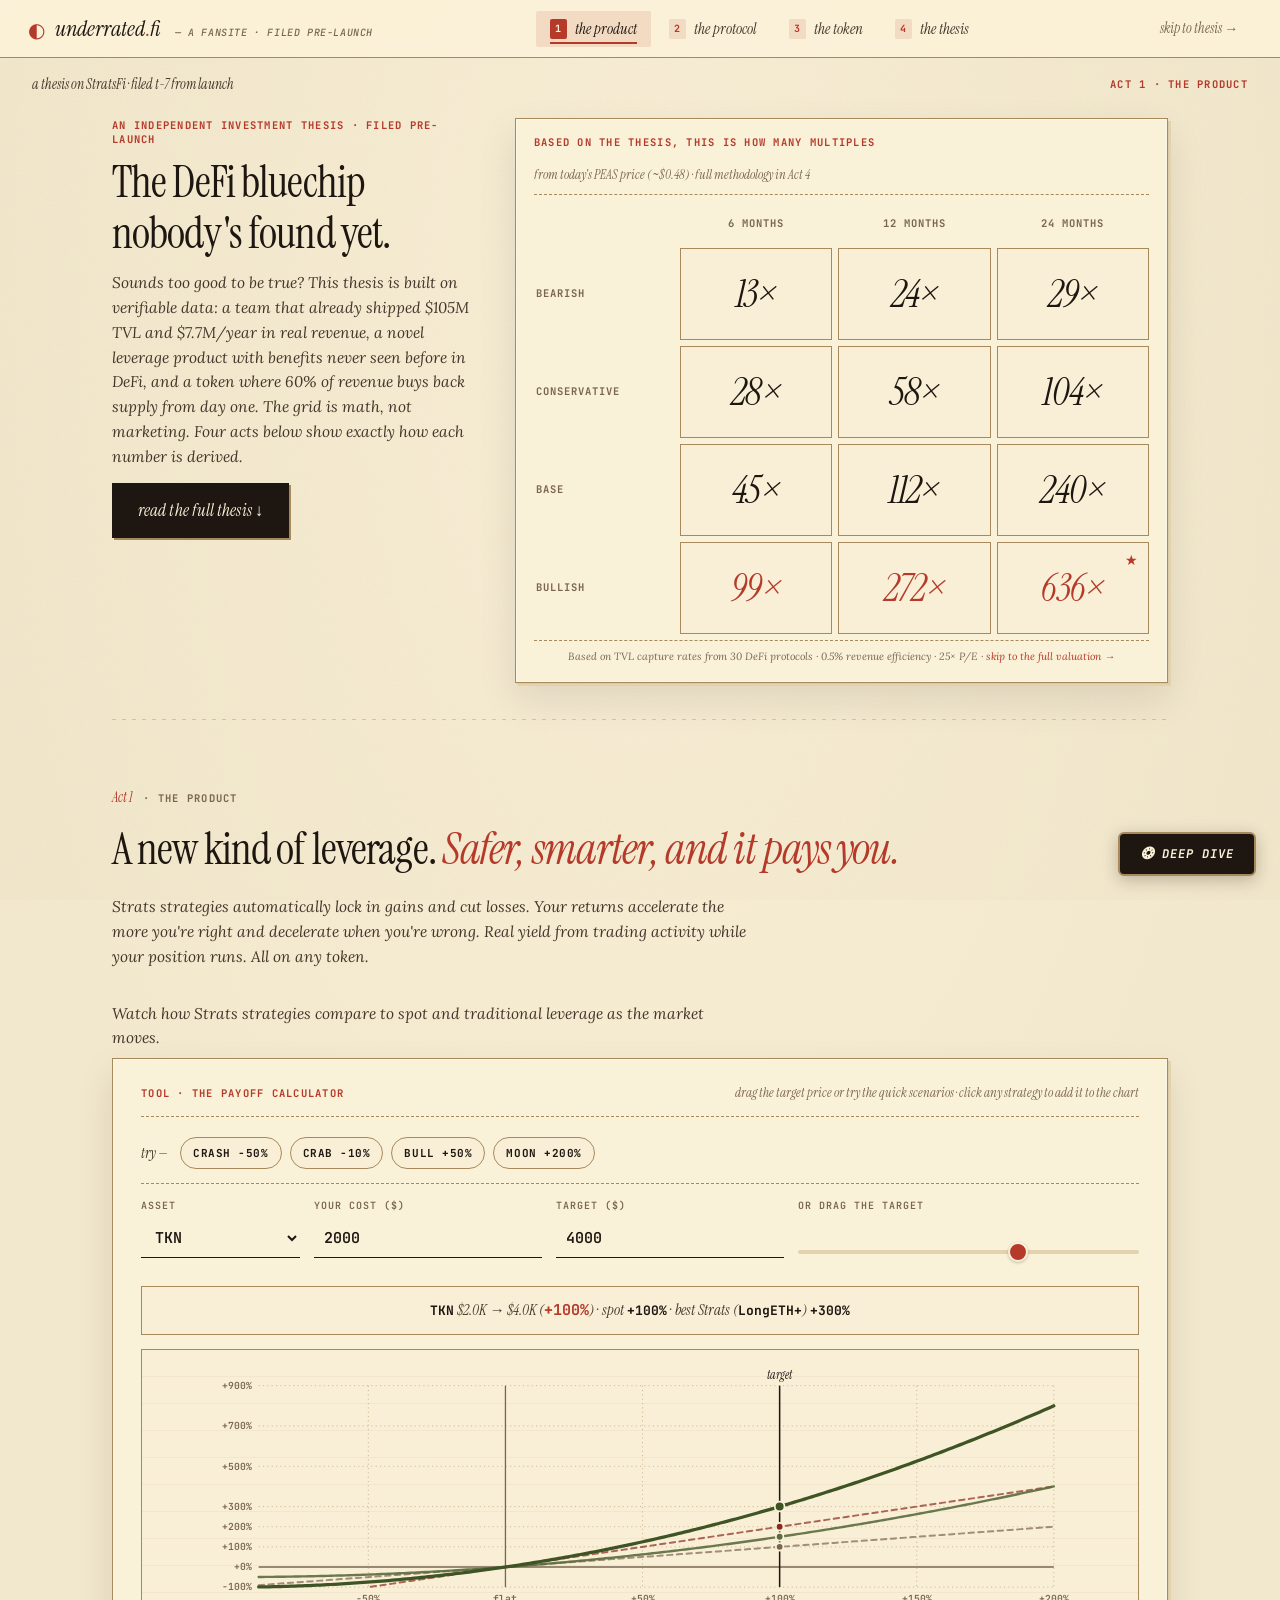
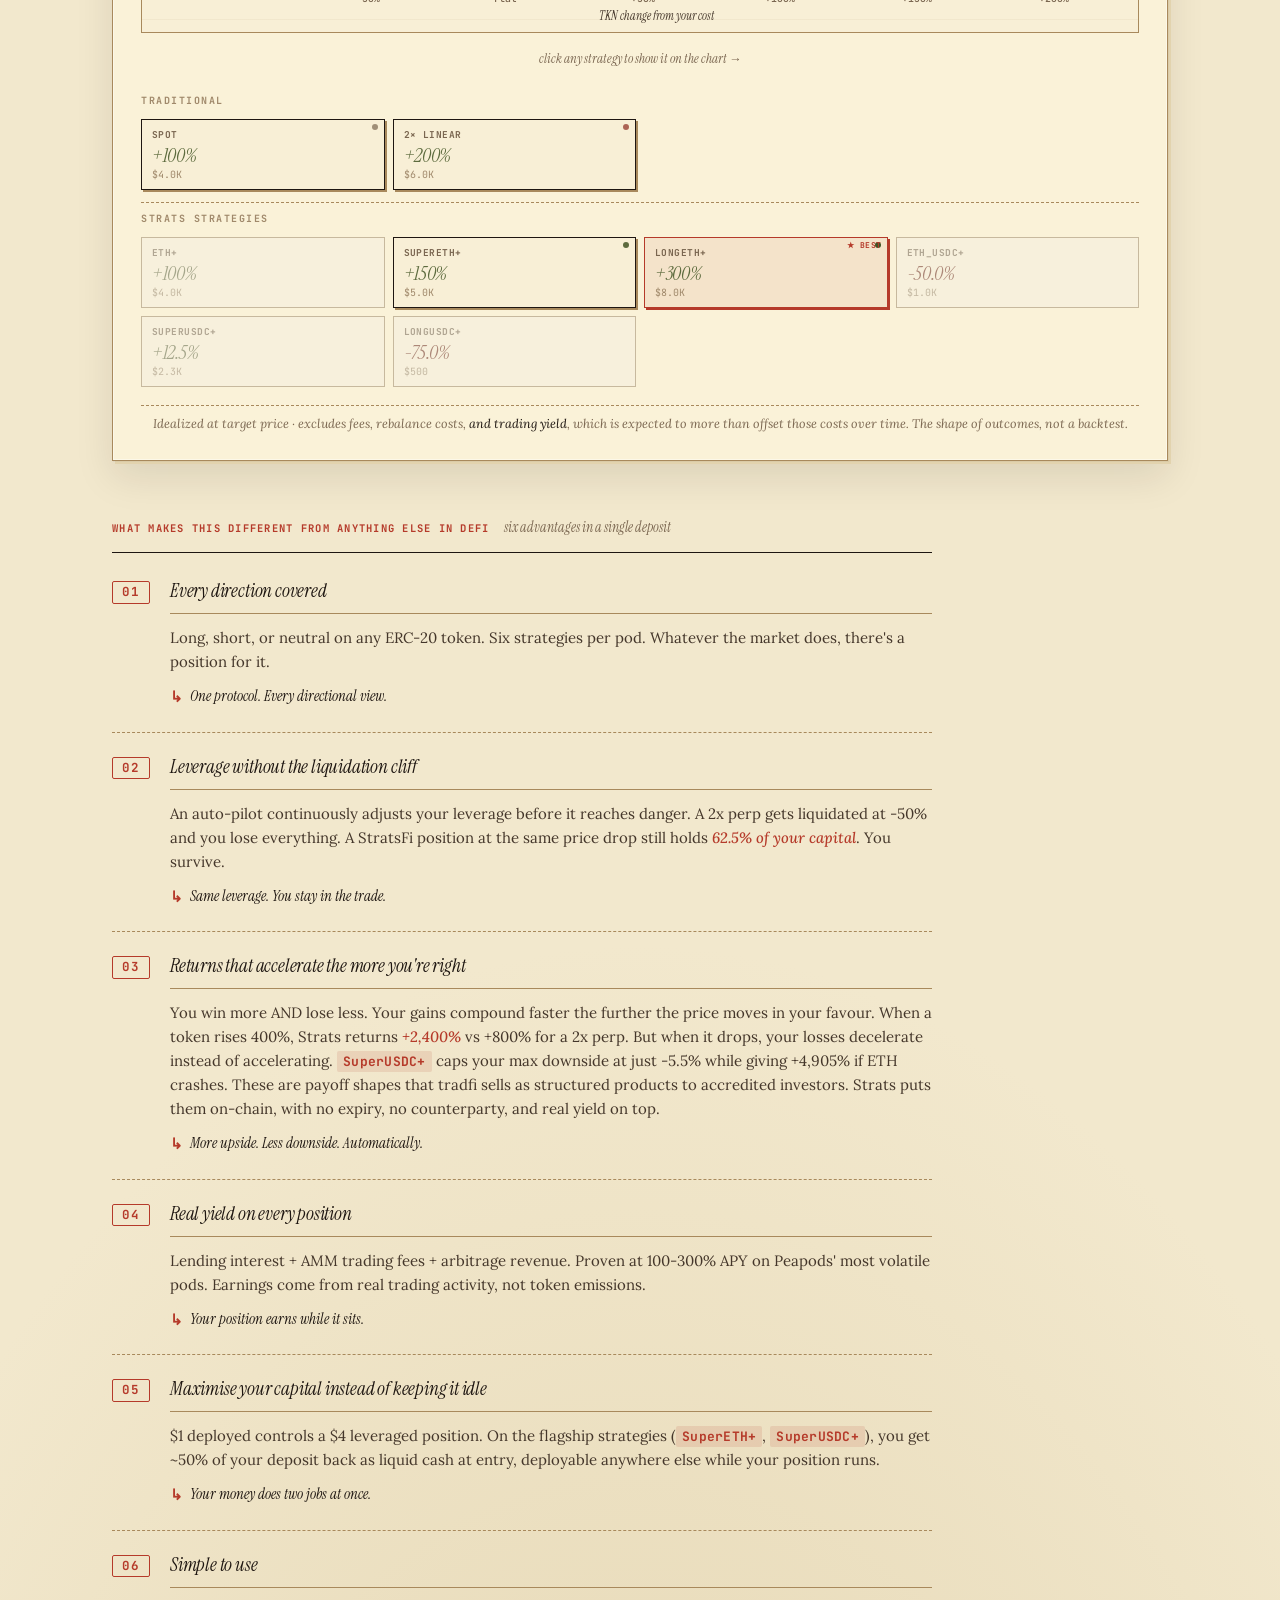
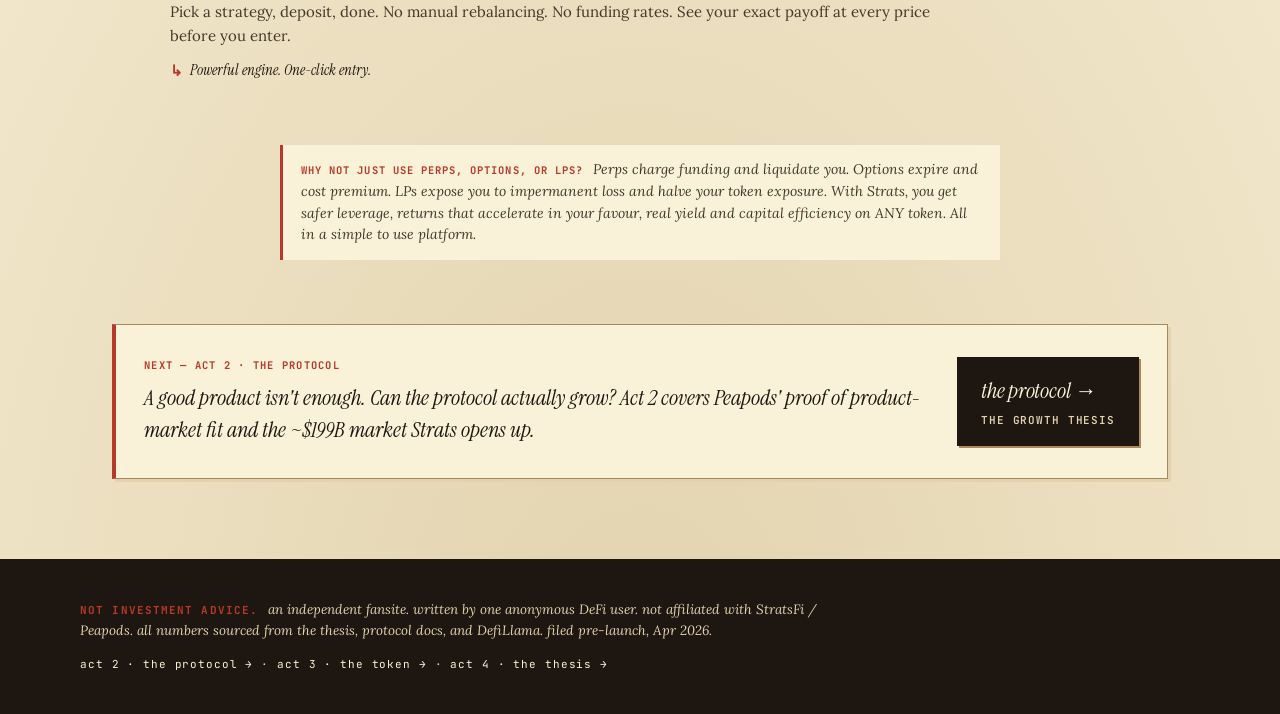
==== commit 799767a7: "Content improvements: hero, Act 1 product section, advantages, comparisons" ====
--- a/index.html
+++ b/index.html
@@ -55,7 +55,6 @@
   </nav>
 
   <section class="intro-hero">
-    <span class="stamp stamp-floating stamp-red stamp-1">CONFIDENTIAL</span>
 
     <div class="hero-grid">
       <div class="hero-left">
@@ -64,11 +63,10 @@
           The DeFi bluechip nobody's found yet.
         </h1>
         <p class="hero-deck">
-          Sounds too good to be true? This thesis is built on verifiable data: a team that already shipped $105M TVL and $7.7M/year in real revenue, a product that outperforms every leveraged instrument in DeFi, and a token where 60% of revenue buys back supply from day one. The grid on the right is math, not marketing. Four acts below show exactly how each number is derived.
+          Sounds too good to be true? This thesis is built on verifiable data: a team that already shipped $105M TVL and $7.7M/year in real revenue, a novel leverage product with benefits never seen before in DeFi, and a token where 60% of revenue buys back supply from day one. The grid is math, not marketing. Four acts below show exactly how each number is derived.
         </p>
         <div class="hero-cta">
           <a href="#act-1" class="primary-cta">read the full thesis ↓</a>
-          <a href="thesis.html" class="primary-cta" style="background:var(--ink);color:var(--paper-cream);">skip to the valuation →</a>
         </div>
       </div>
 
@@ -109,7 +107,7 @@
           </div>
 
           <p class="caveat">
-            TVL capture rates from 30 DeFi protocols on DefiLlama · revenue efficiency from Peapods' proven range · valued at 25× annual buyback revenue · <a href="thesis.html">see the full methodology →</a>
+            Based on TVL capture rates from 30 DeFi protocols · 0.5% revenue efficiency · 25× P/E · <a href="thesis.html">skip to the full valuation →</a>
           </p>
         </div>
       </div>
@@ -120,15 +118,15 @@
     <div class="act-head">
       <span class="act-label"><span class="act-roman">Act 1</span> · the product</span>
       <h2 class="act-title">
-        Leverage that outperforms perps, pays you yield, <em>and can't liquidate you.</em>
+        A new kind of leverage. <em>Safer, smarter, and it pays you.</em>
       </h2>
       <p class="act-deck">
-        Auto-pilot that locks in gains and cuts losses 24/7. Your gains accelerate the more you're right. Real yield from trading activity, not emissions. Six advantages in a single deposit.
+        Strats strategies automatically lock in gains and cut losses. Your returns accelerate the more you're right and decelerate when you're wrong. Real yield from trading activity while your position runs. All on any token.
       </p>
     </div>
 
-    <p class="act-deck">
-      Watch how Strats strategies outperform spot and linear leverage as the market moves. The chart below compares traditional options (spot holding, 2x leveraged long) against Strats strategies on the same price move.
+    <p class="act-deck" style="margin-top: 32px; margin-bottom: 8px;">
+      Watch how Strats strategies compare to spot and traditional leverage as the market moves.
     </p>
 
     <div class="tool tool-calc">
@@ -210,7 +208,7 @@
           <header class="seg-head">
             <h4 class="seg-name">Returns that accelerate the more you're right</h4>
           </header>
-          <p class="seg-body">Your gains compound faster the further the price moves in your favour. When a token rises 400%, Strats returns <em>+2,400%</em> vs +800% for a 2x perp on the same move. <code>SuperUSDC+</code> gives +4,905% if ETH crashes, with just -5.5% max downside. These are payoff shapes that tradfi sells as structured products to accredited investors. Strats puts them on-chain, with no expiry, no counterparty, and real yield on top.</p>
+          <p class="seg-body">You win more AND lose less. Your gains compound faster the further the price moves in your favour. When a token rises 400%, Strats returns <em>+2,400%</em> vs +800% for a 2x perp. But when it drops, your losses decelerate instead of accelerating. <code>SuperUSDC+</code> caps your max downside at just -5.5% while giving +4,905% if ETH crashes. These are payoff shapes that tradfi sells as structured products to accredited investors. Strats puts them on-chain, with no expiry, no counterparty, and real yield on top.</p>
           <p class="seg-kicker">More upside. Less downside. Automatically.</p>
         </li>
         <li>
@@ -222,10 +220,10 @@
         </li>
         <li>
           <header class="seg-head">
-            <h4 class="seg-name">4x capital efficiency + cashback</h4>
-          </header>
-          <p class="seg-body">$1 deployed controls a $4 leveraged position. On the flagship strategies (<code>SuperETH+</code>, <code>SuperUSDC+</code>), you get ~50% of your deposit back as liquid cash at entry, deployable anywhere while the position runs.</p>
-          <p class="seg-kicker">Get half your capital back. Keep full exposure.</p>
+            <h4 class="seg-name">Maximise your capital instead of keeping it idle</h4>
+          </header>
+          <p class="seg-body">$1 deployed controls a $4 leveraged position. On the flagship strategies (<code>SuperETH+</code>, <code>SuperUSDC+</code>), you get ~50% of your deposit back as liquid cash at entry, deployable anywhere else while your position runs.</p>
+          <p class="seg-kicker">Your money does two jobs at once.</p>
         </li>
         <li>
           <header class="seg-head">
@@ -238,8 +236,8 @@
     </div>
 
     <p class="tok-note">
-      <span class="tok-note-k">why not just use perps, options, or yield farms?</span>
-      Perps charge funding and liquidate you. Options expire and cost premium. Yield farms print tokens that dilute you. Strats: no funding, no liquidation, no expiry, no dilution. Real yield, cashback, and returns that accelerate in your favour. No existing DeFi product stacks all six in a single position.
+      <span class="tok-note-k">why not just use perps, options, or LPs?</span>
+      Perps charge funding and liquidate you. Options expire and cost premium. LPs expose you to impermanent loss and halve your token exposure. With Strats, you get safer leverage, returns that accelerate in your favour, real yield and capital efficiency on ANY token. All in a simple to use platform.
     </p>
 
     <div class="next-act">
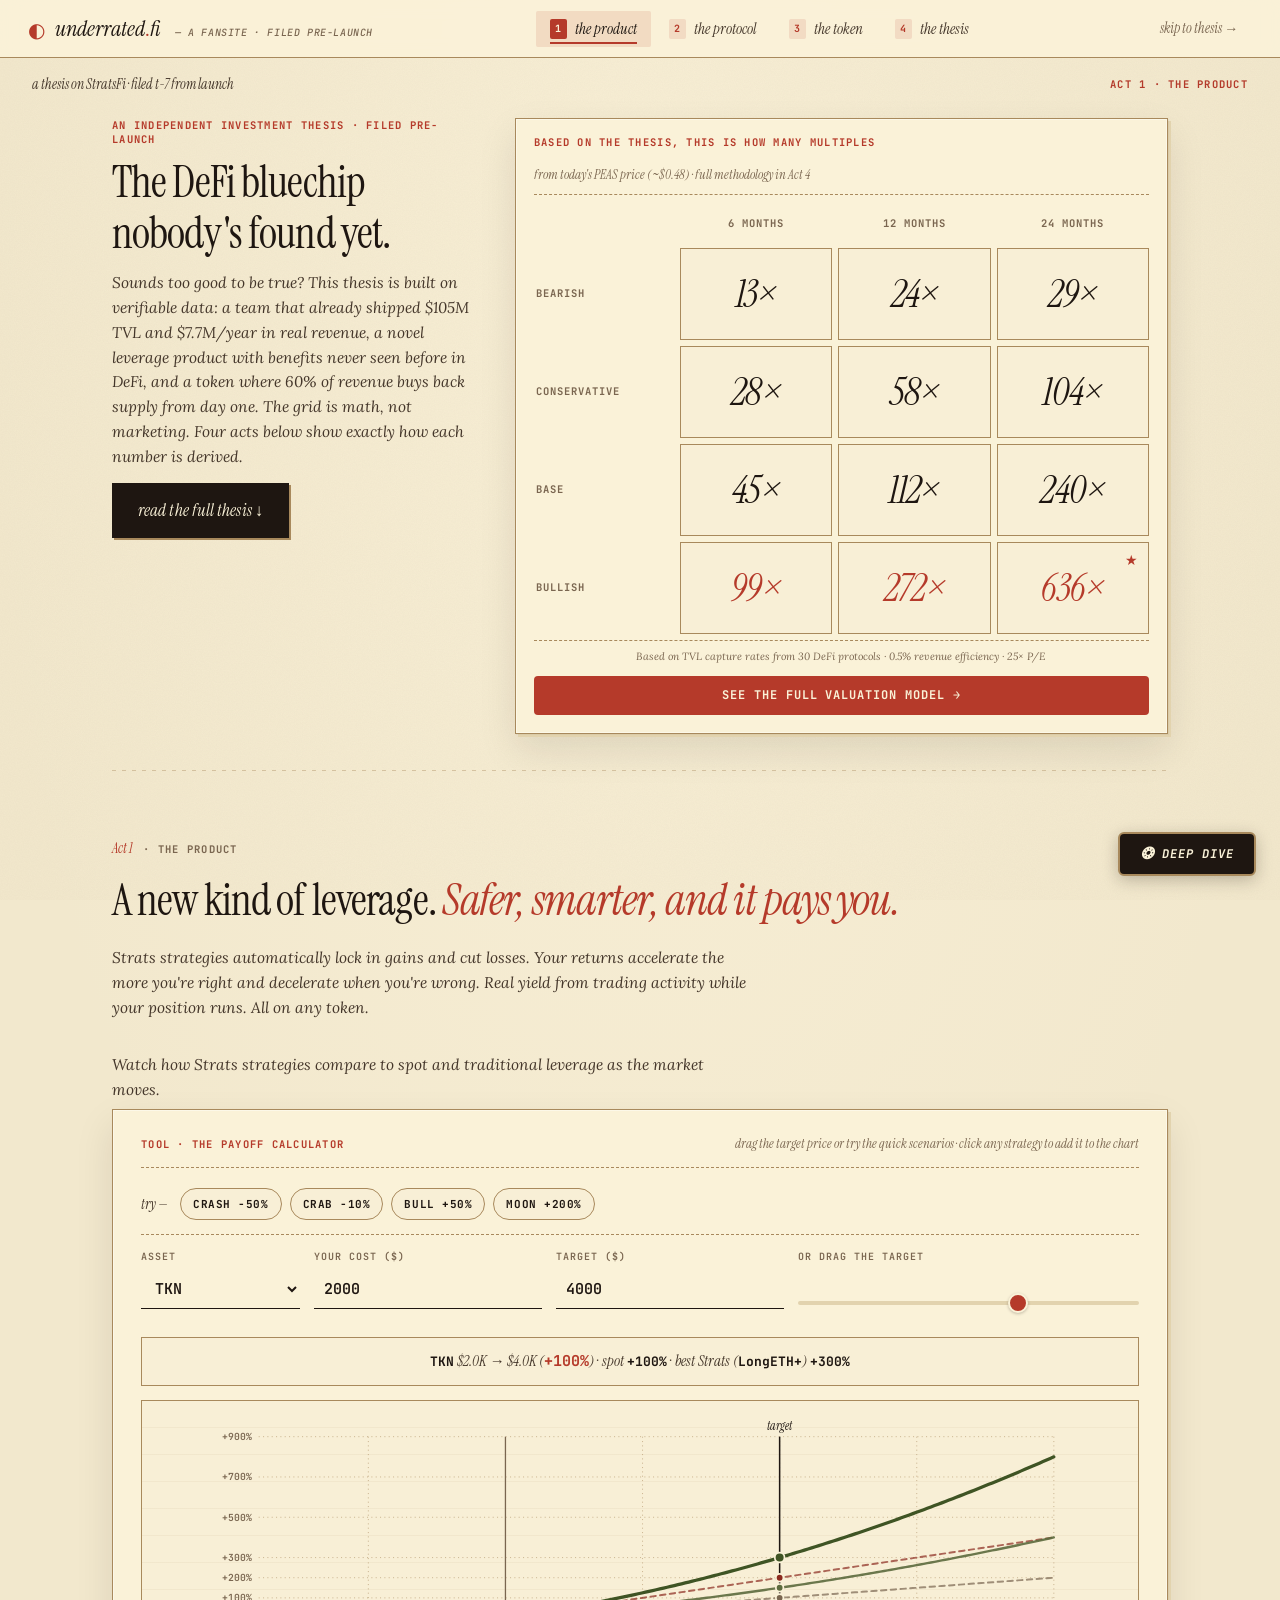
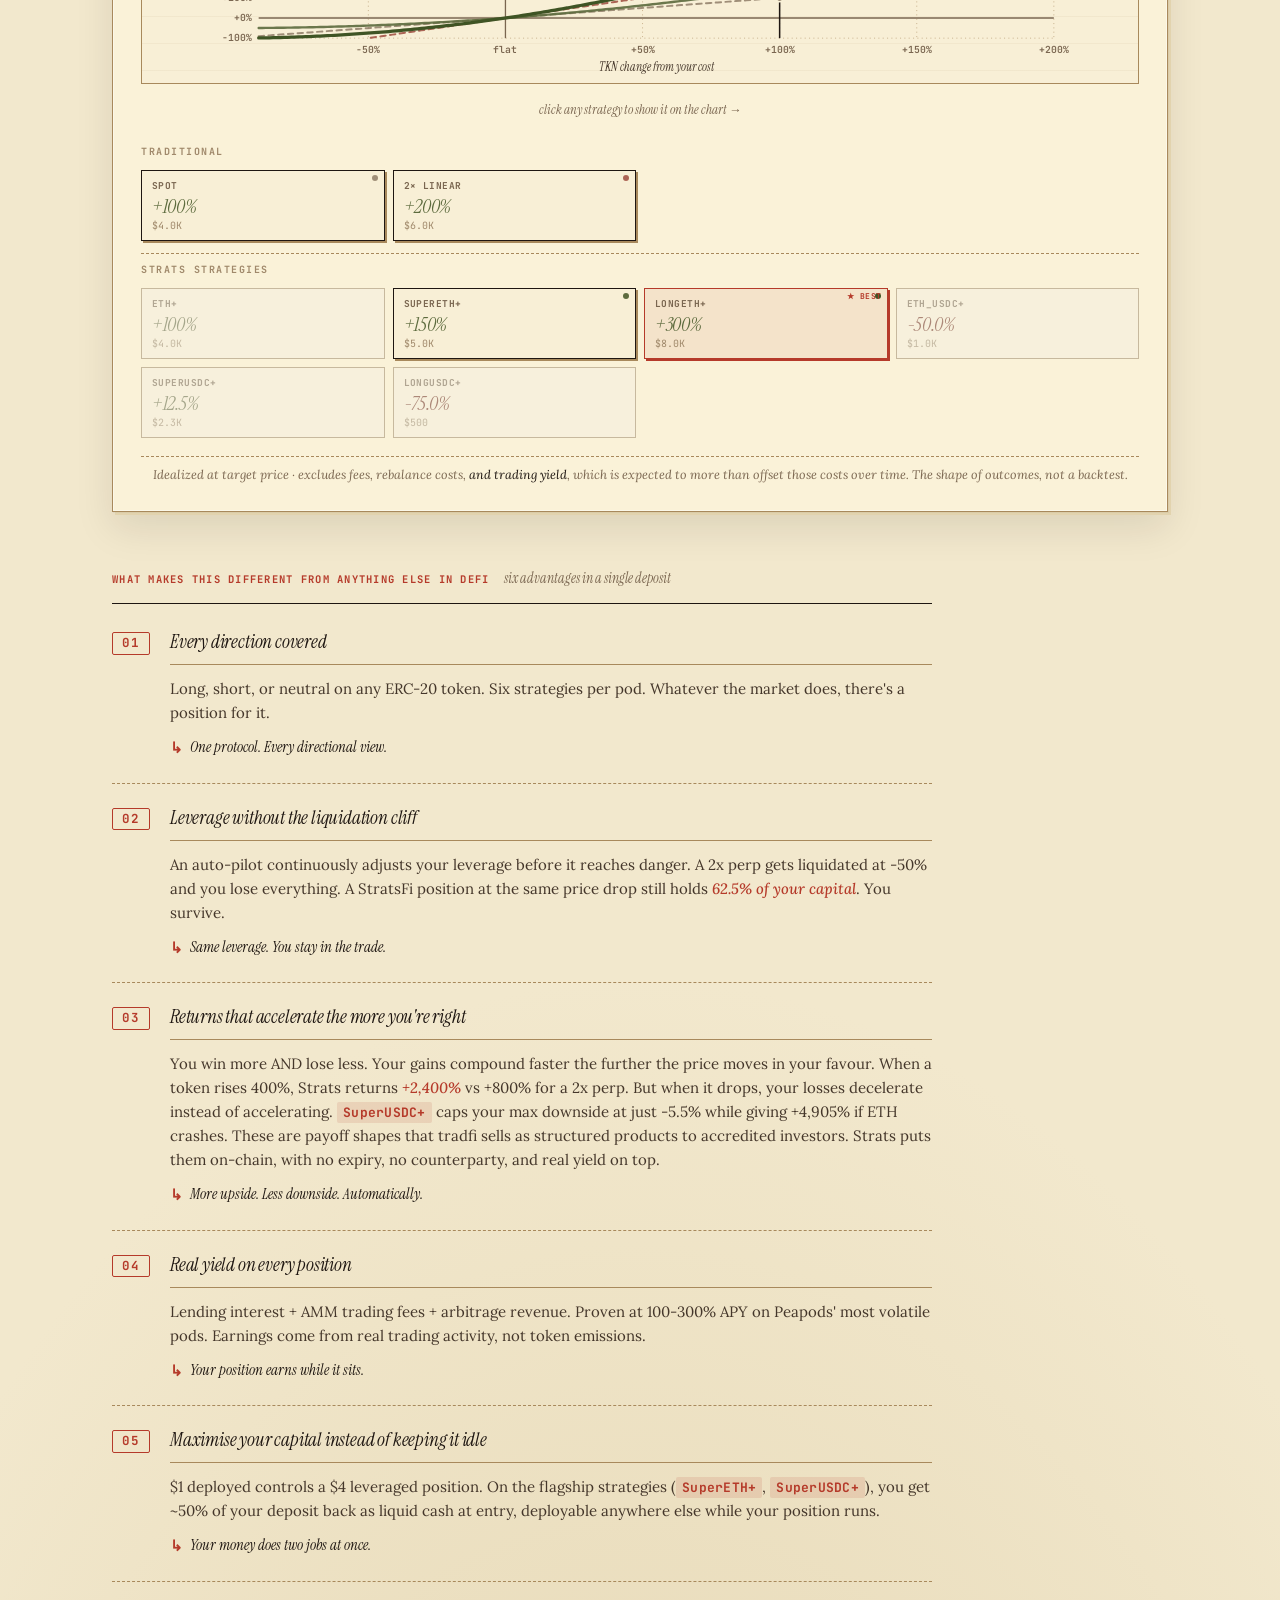
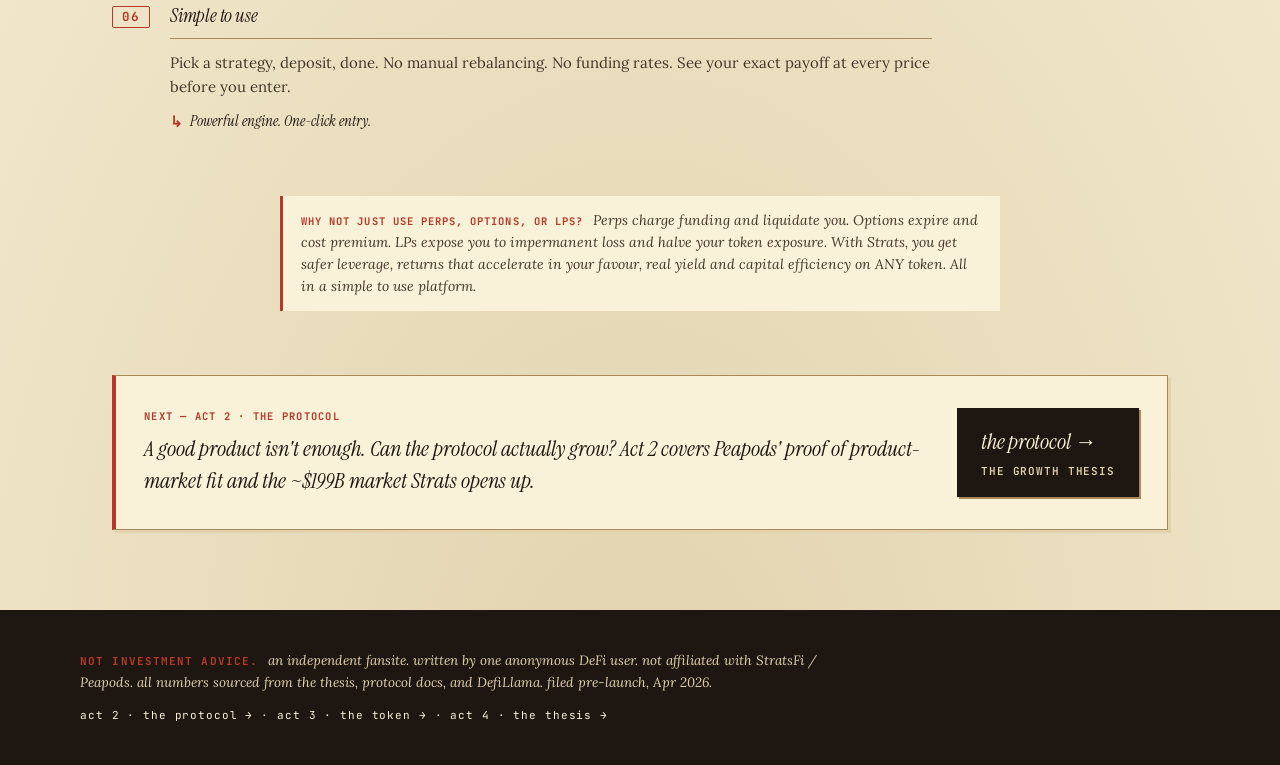
==== commit 4614157a: "Make valuation CTA more prominent in hero grid" ====
--- a/index.html
+++ b/index.html
@@ -107,8 +107,9 @@
           </div>
 
           <p class="caveat">
-            Based on TVL capture rates from 30 DeFi protocols · 0.5% revenue efficiency · 25× P/E · <a href="thesis.html">skip to the full valuation →</a>
+            Based on TVL capture rates from 30 DeFi protocols · 0.5% revenue efficiency · 25× P/E
           </p>
+          <a href="thesis.html" style="display:block;text-align:center;margin-top:12px;font-family:var(--mono);font-size:12px;font-weight:700;letter-spacing:0.08em;text-transform:uppercase;color:var(--paper-cream);background:var(--accent);padding:10px 20px;border-radius:4px;transition:opacity 0.15s ease;">see the full valuation model →</a>
         </div>
       </div>
     </div>
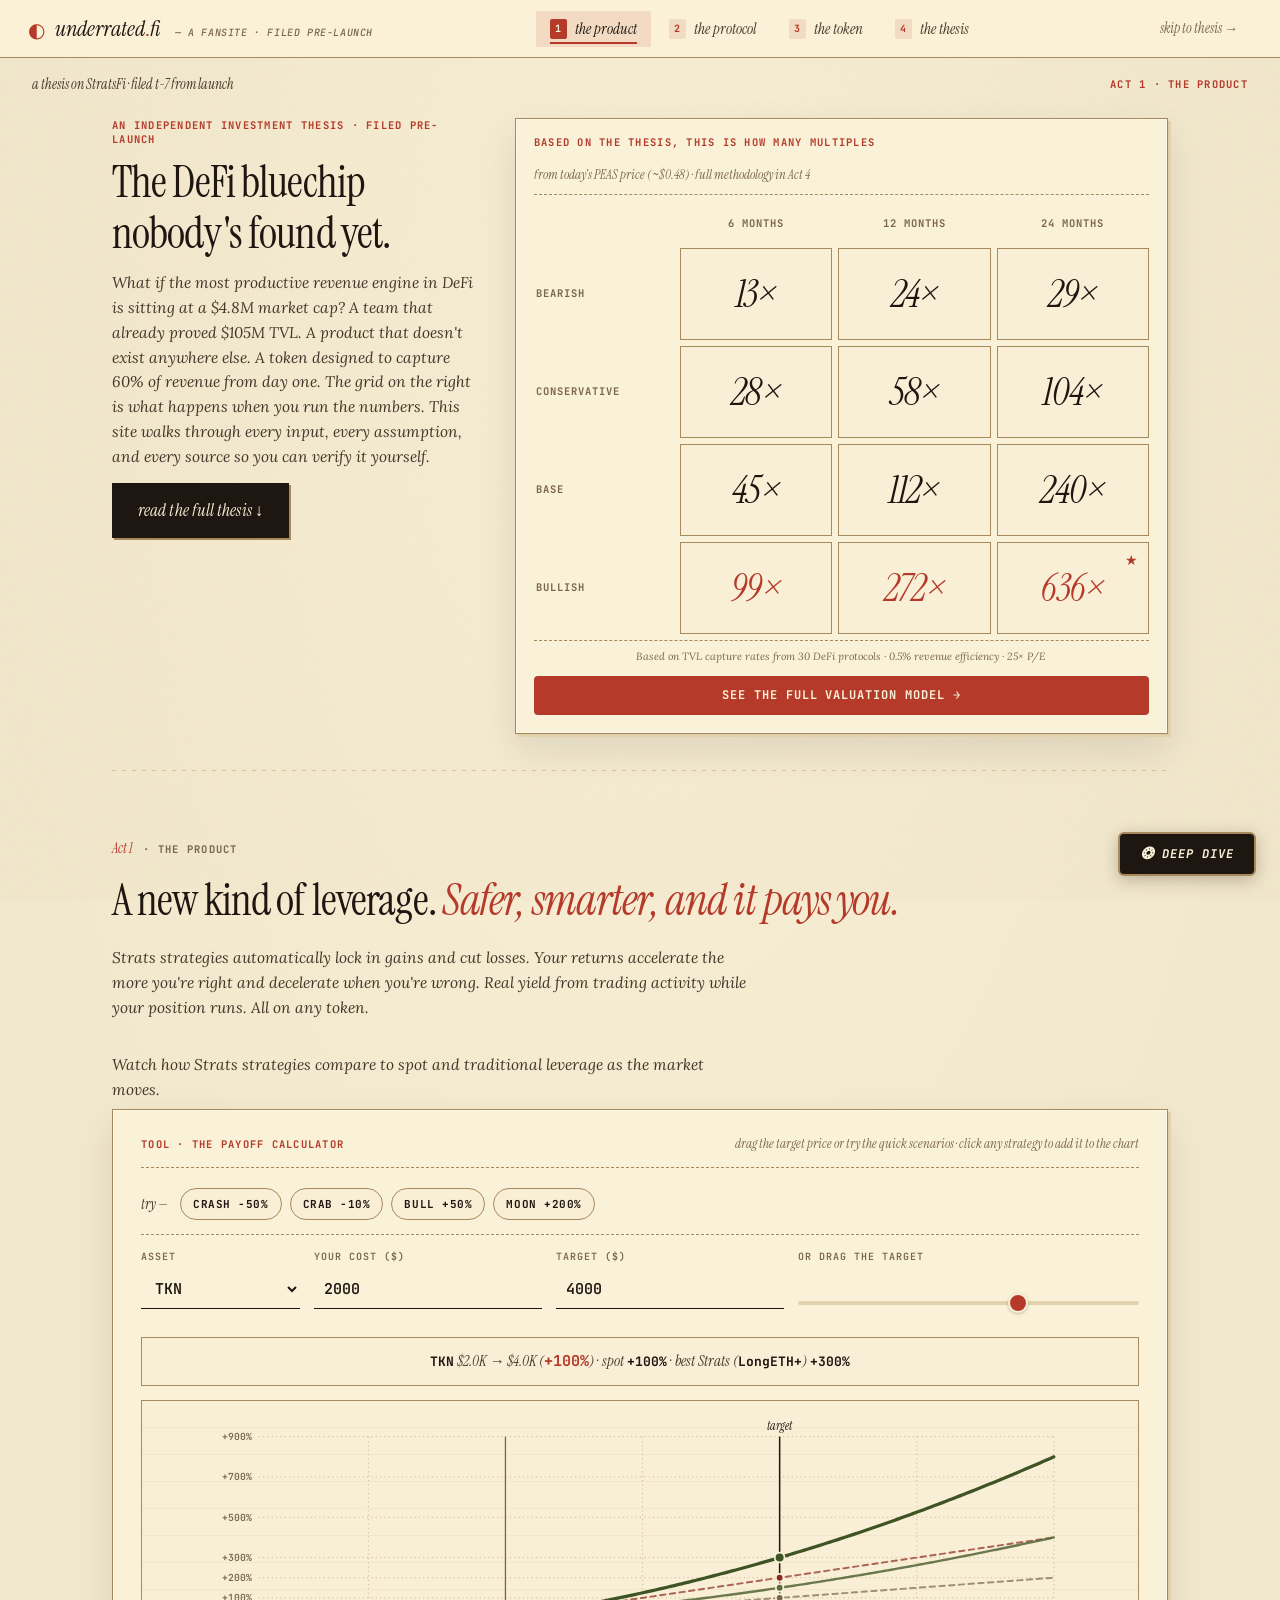
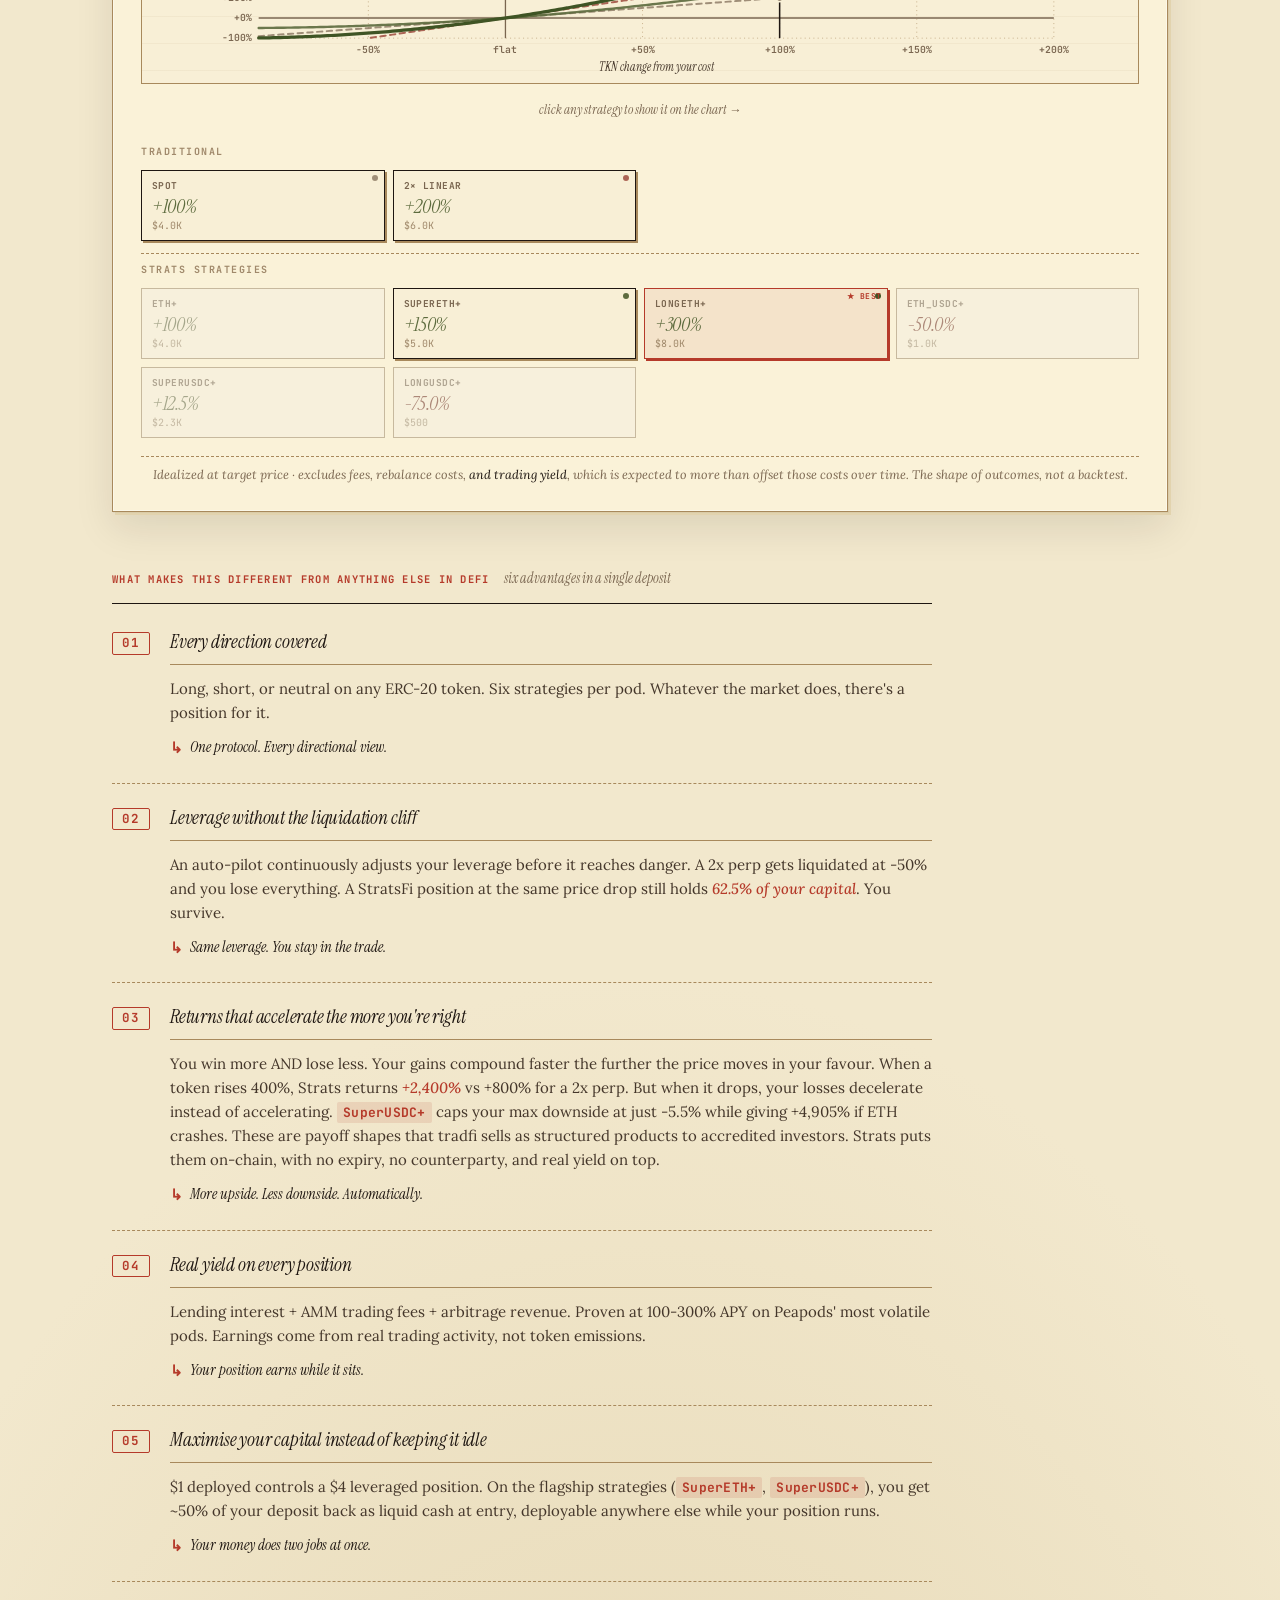
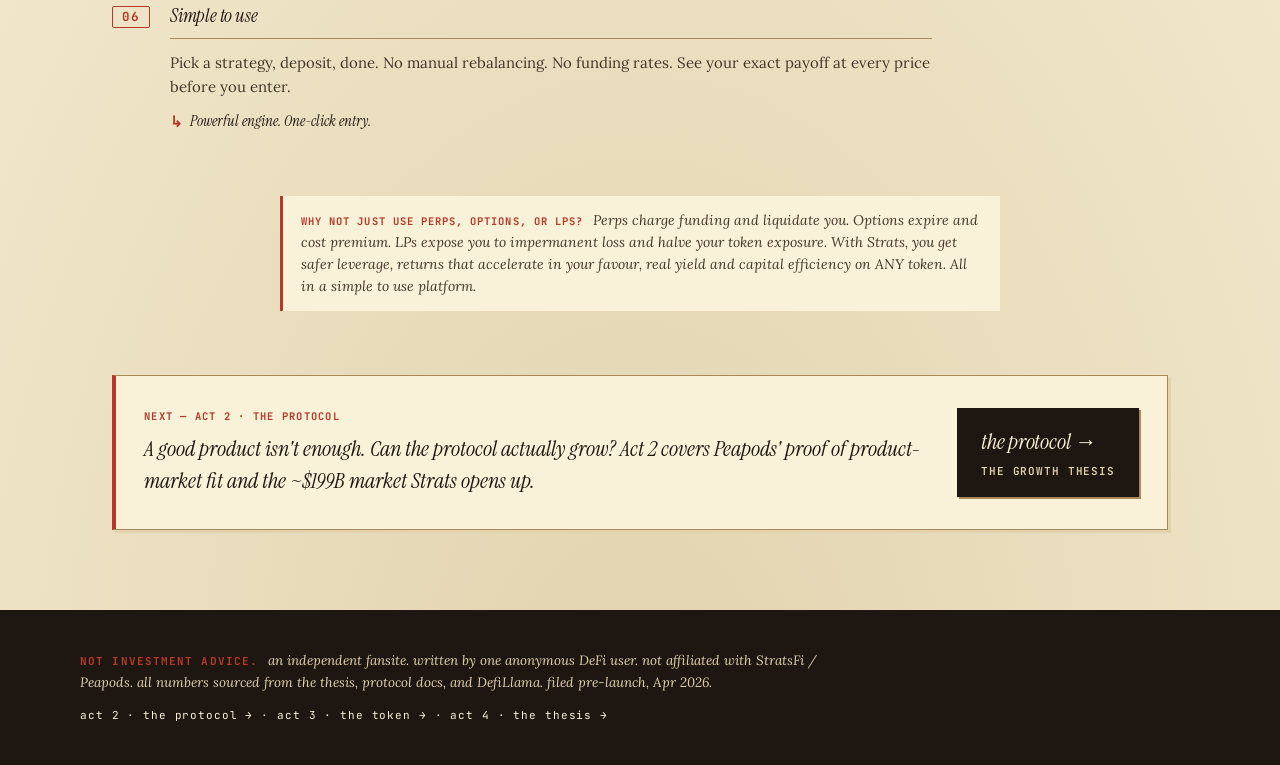
==== commit 01b01711: "Improve hero body copy" ====
--- a/index.html
+++ b/index.html
@@ -63,7 +63,7 @@
           The DeFi bluechip nobody's found yet.
         </h1>
         <p class="hero-deck">
-          Sounds too good to be true? This thesis is built on verifiable data: a team that already shipped $105M TVL and $7.7M/year in real revenue, a novel leverage product with benefits never seen before in DeFi, and a token where 60% of revenue buys back supply from day one. The grid is math, not marketing. Four acts below show exactly how each number is derived.
+          What if the most productive revenue engine in DeFi is sitting at a $4.8M market cap? A team that already proved $105M TVL. A product that doesn't exist anywhere else. A token designed to capture 60% of revenue from day one. The grid on the right is what happens when you run the numbers. This site walks through every input, every assumption, and every source so you can verify it yourself.
         </p>
         <div class="hero-cta">
           <a href="#act-1" class="primary-cta">read the full thesis ↓</a>
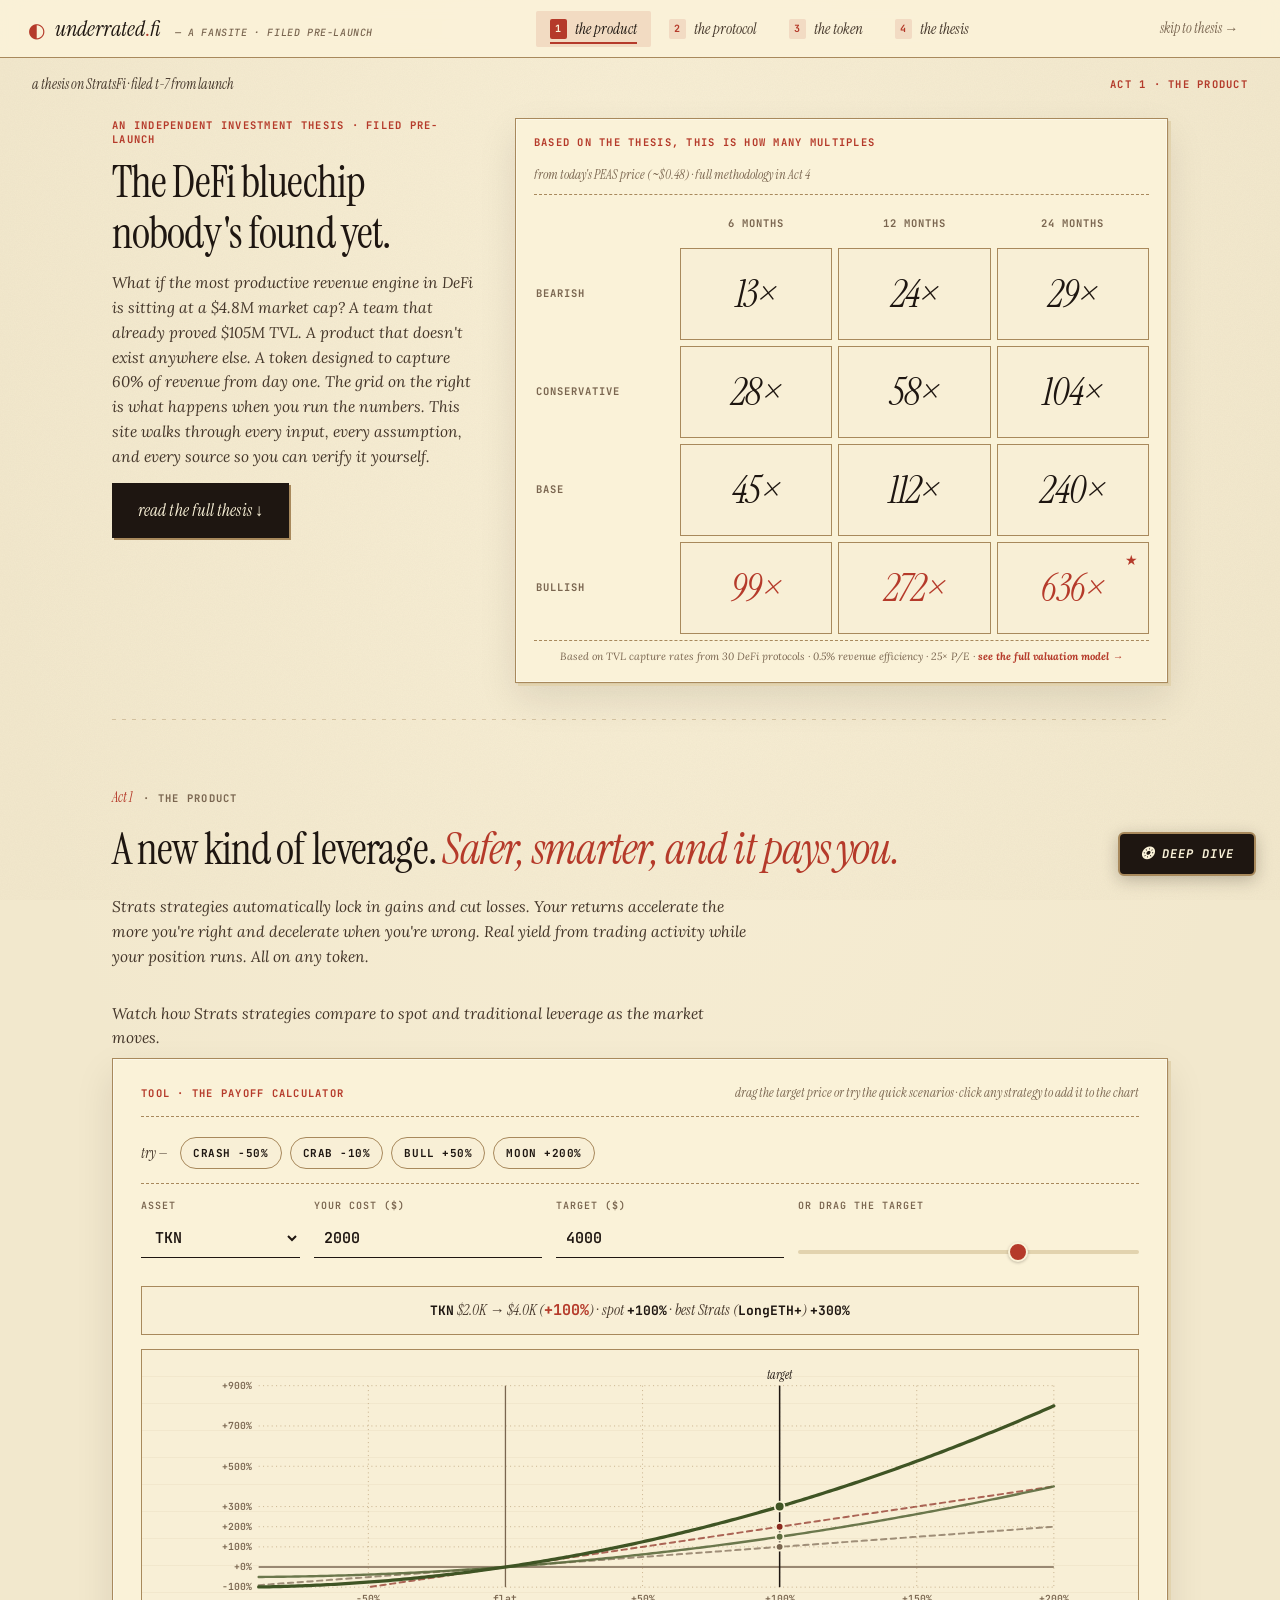
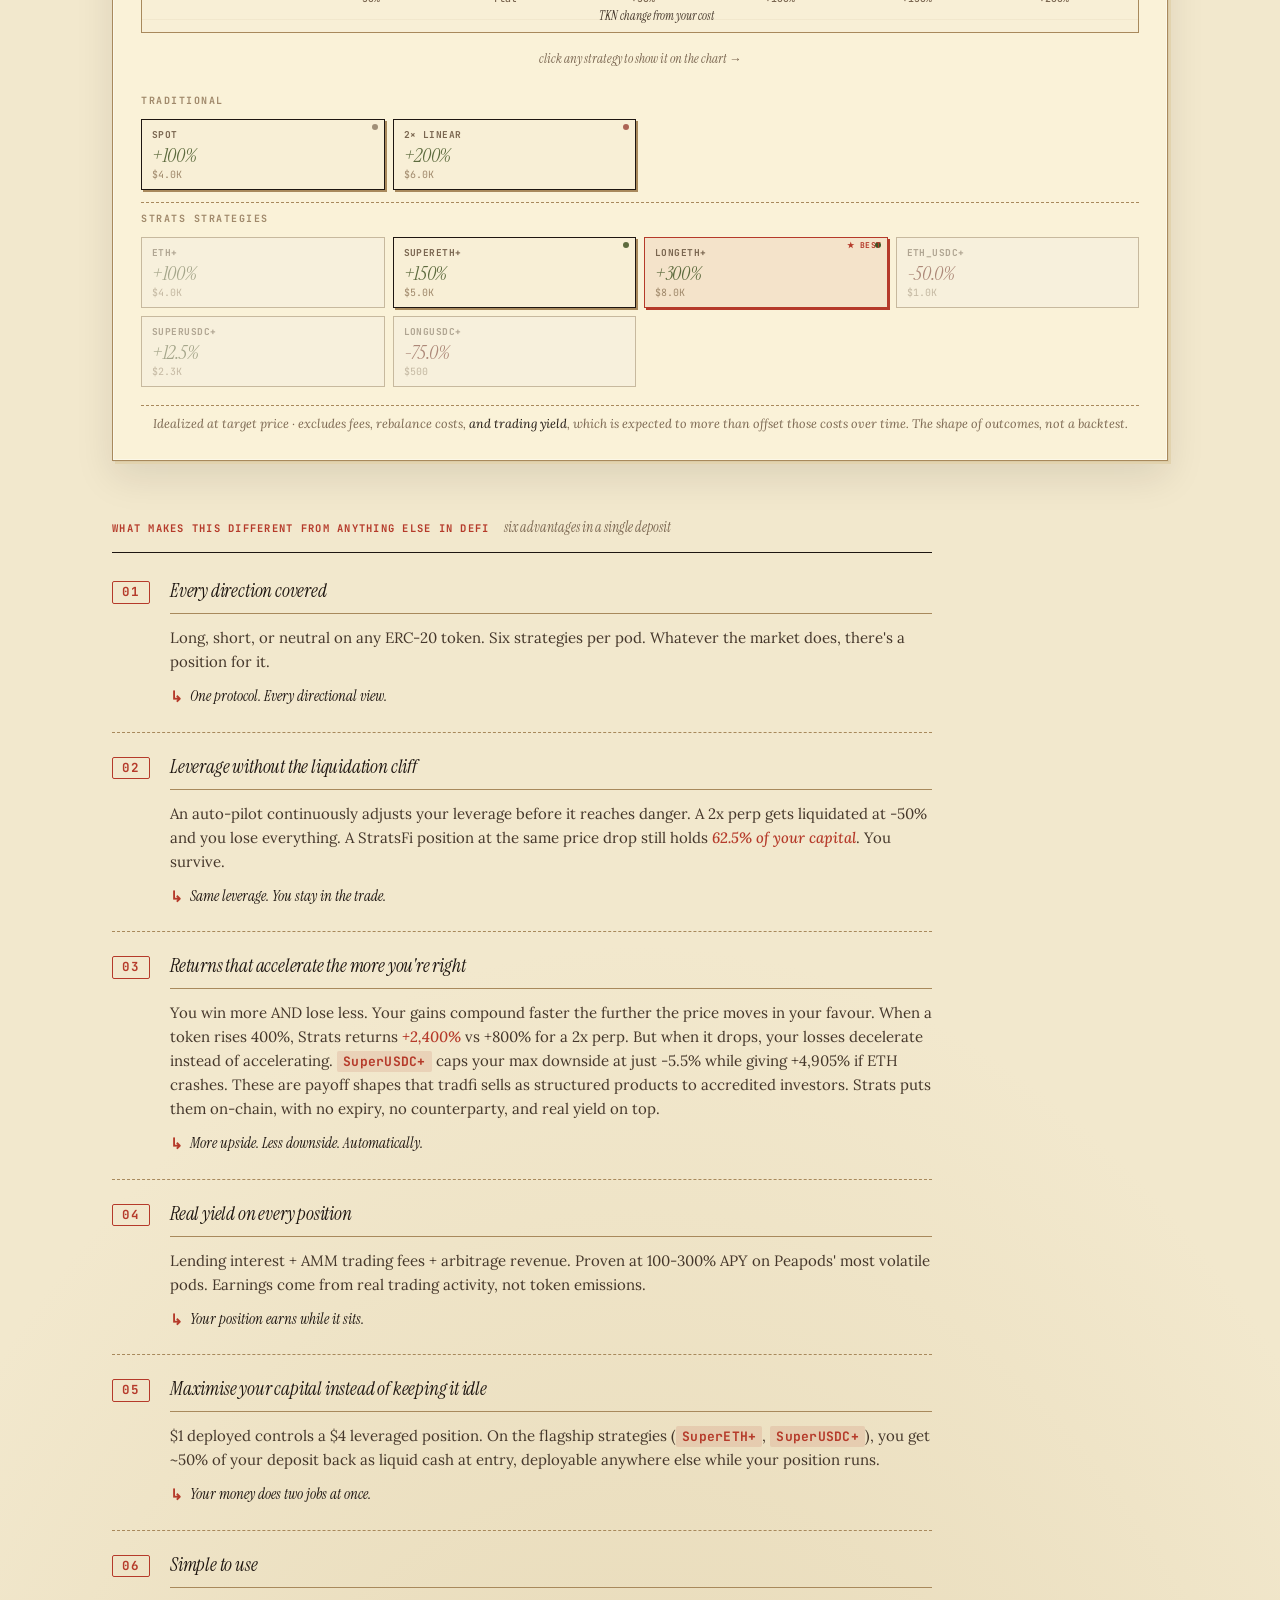
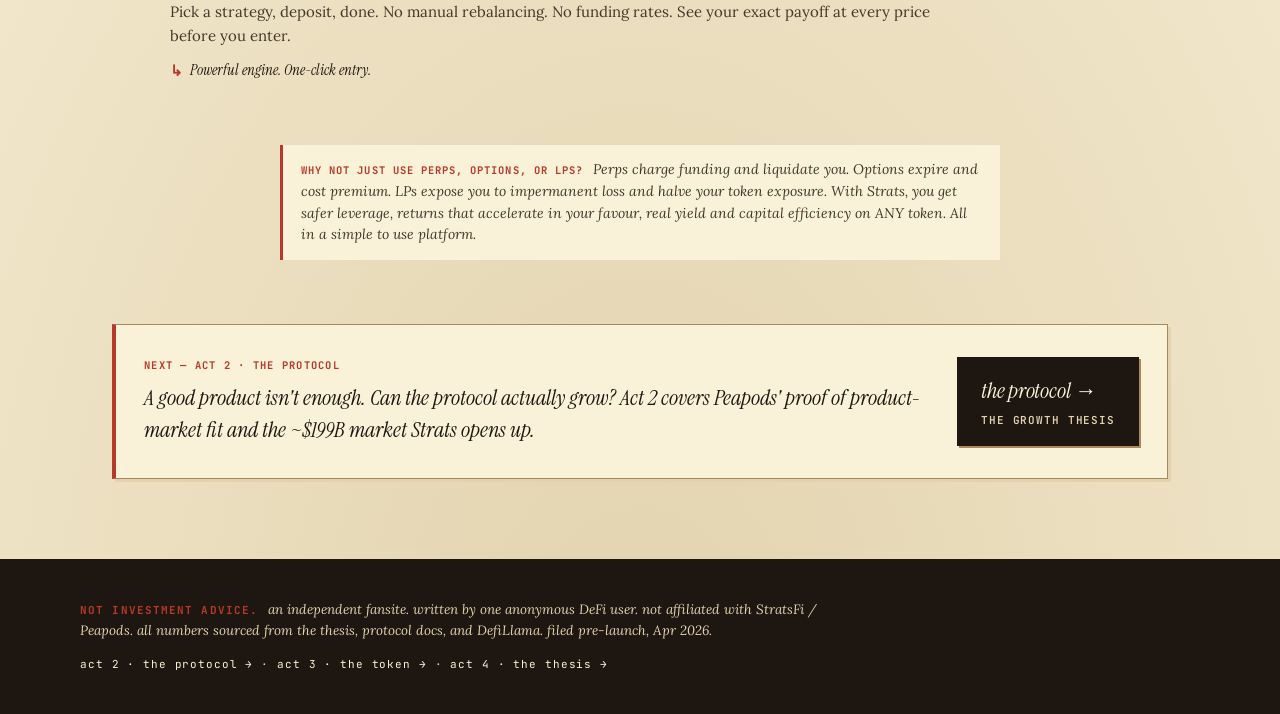
==== commit e226cc75: "Tone down valuation CTA to inline link" ====
--- a/index.html
+++ b/index.html
@@ -107,9 +107,8 @@
           </div>
 
           <p class="caveat">
-            Based on TVL capture rates from 30 DeFi protocols · 0.5% revenue efficiency · 25× P/E
+            Based on TVL capture rates from 30 DeFi protocols · 0.5% revenue efficiency · 25× P/E · <a href="thesis.html" style="color:var(--accent);font-weight:700;">see the full valuation model →</a>
           </p>
-          <a href="thesis.html" style="display:block;text-align:center;margin-top:12px;font-family:var(--mono);font-size:12px;font-weight:700;letter-spacing:0.08em;text-transform:uppercase;color:var(--paper-cream);background:var(--accent);padding:10px 20px;border-radius:4px;transition:opacity 0.15s ease;">see the full valuation model →</a>
         </div>
       </div>
     </div>
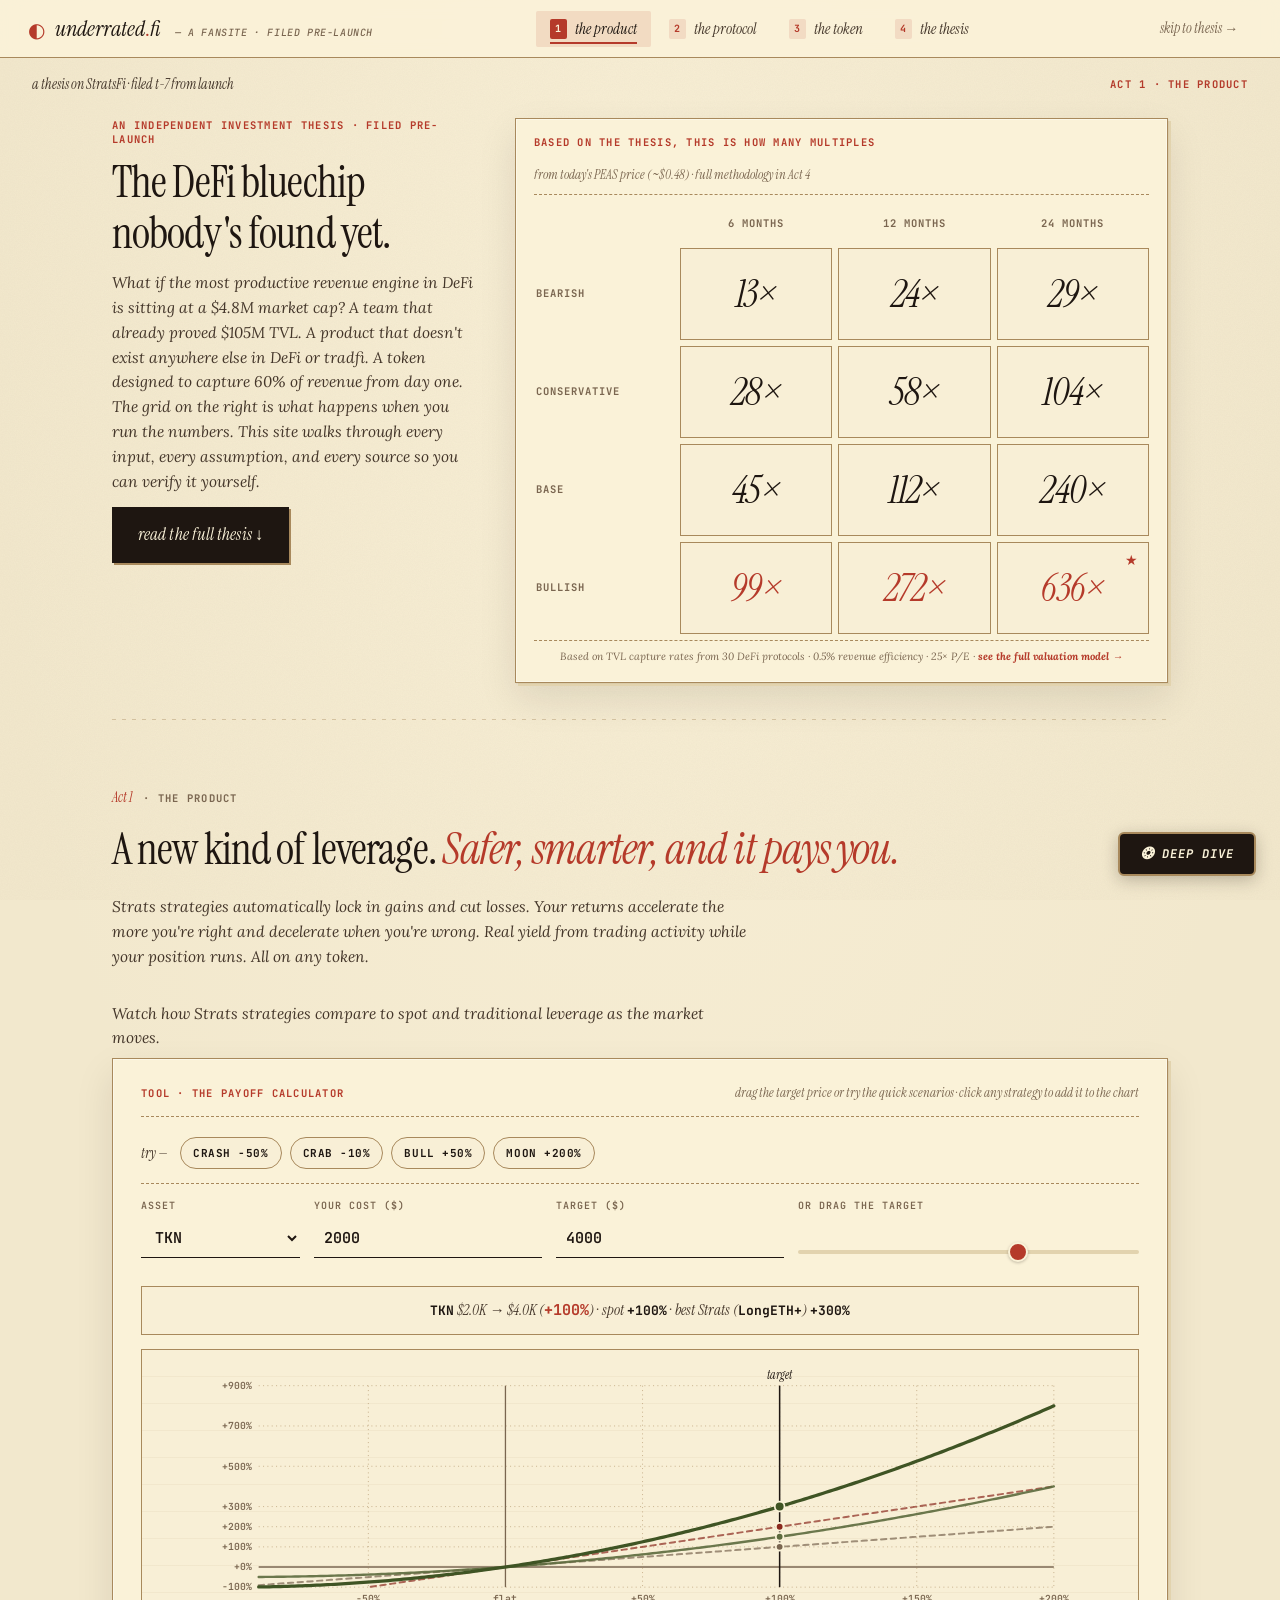
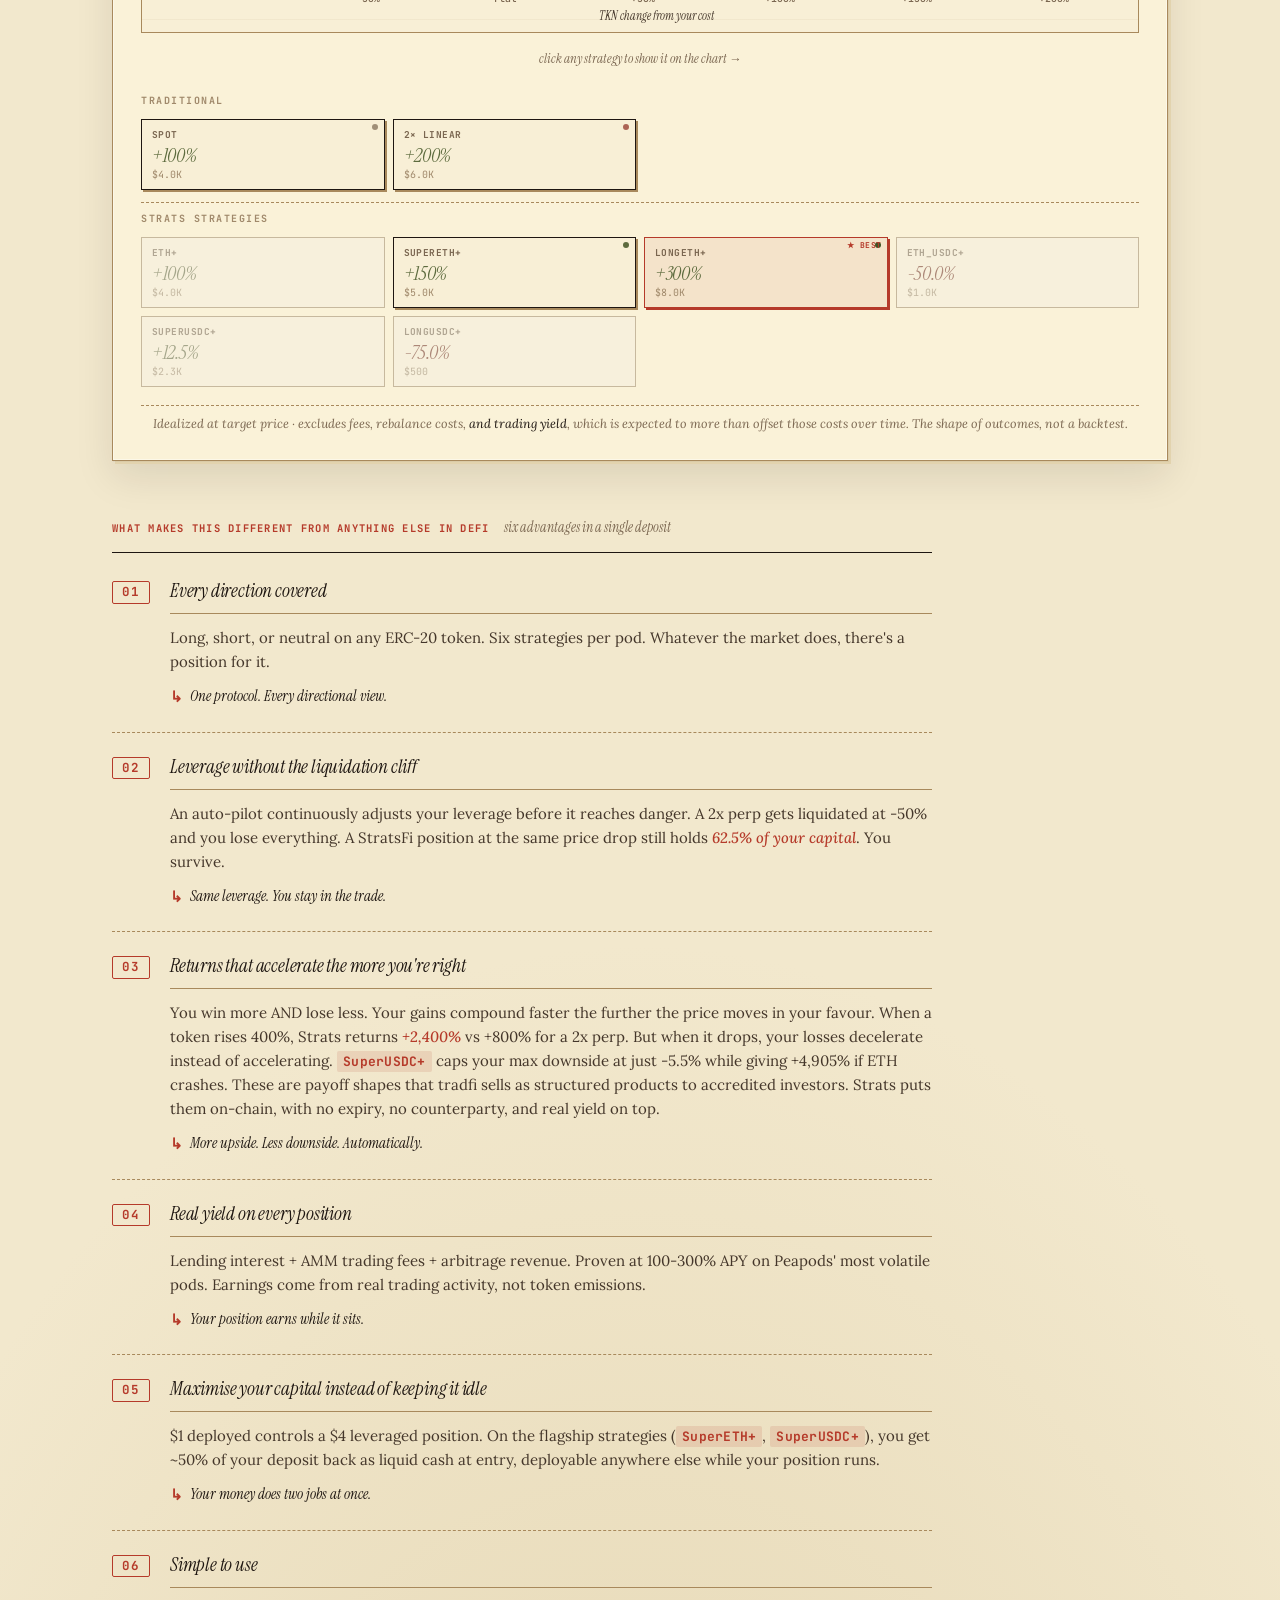
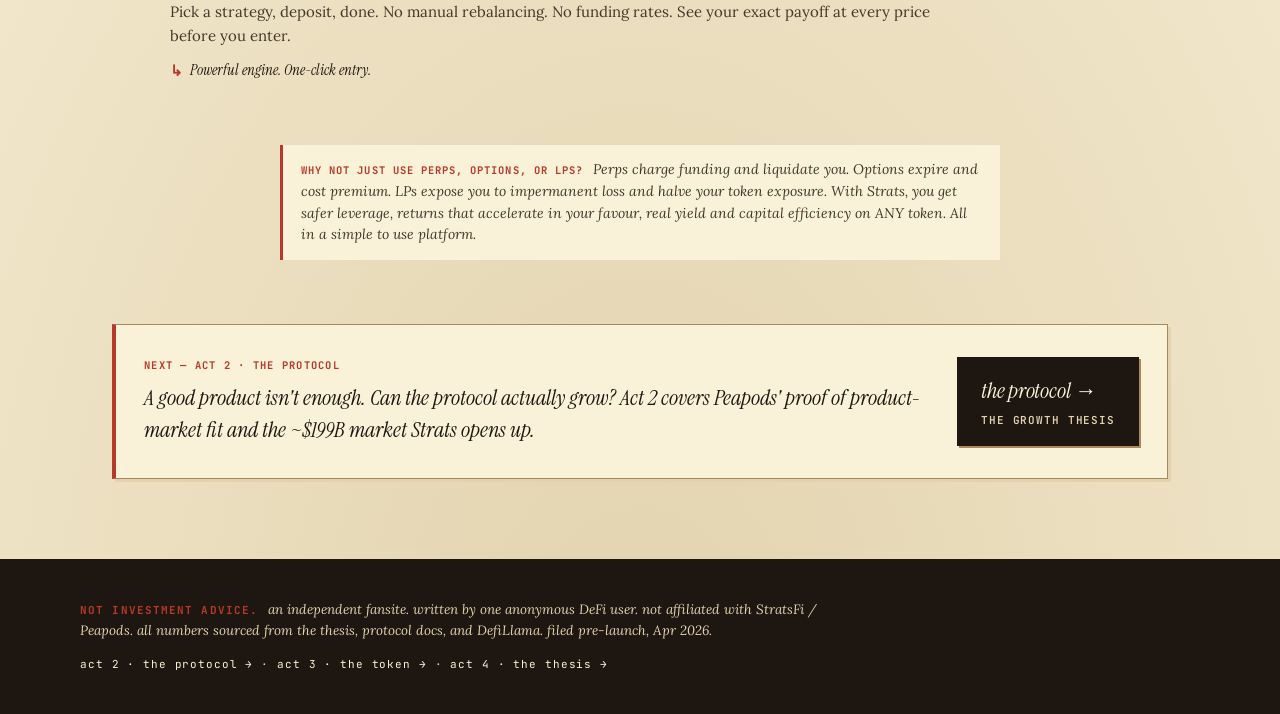
==== commit dc4eef2e: "Add tradfi to product uniqueness claim" ====
--- a/index.html
+++ b/index.html
@@ -63,7 +63,7 @@
           The DeFi bluechip nobody's found yet.
         </h1>
         <p class="hero-deck">
-          What if the most productive revenue engine in DeFi is sitting at a $4.8M market cap? A team that already proved $105M TVL. A product that doesn't exist anywhere else. A token designed to capture 60% of revenue from day one. The grid on the right is what happens when you run the numbers. This site walks through every input, every assumption, and every source so you can verify it yourself.
+          What if the most productive revenue engine in DeFi is sitting at a $4.8M market cap? A team that already proved $105M TVL. A product that doesn't exist anywhere else in DeFi or tradfi. A token designed to capture 60% of revenue from day one. The grid on the right is what happens when you run the numbers. This site walks through every input, every assumption, and every source so you can verify it yourself.
         </p>
         <div class="hero-cta">
           <a href="#act-1" class="primary-cta">read the full thesis ↓</a>
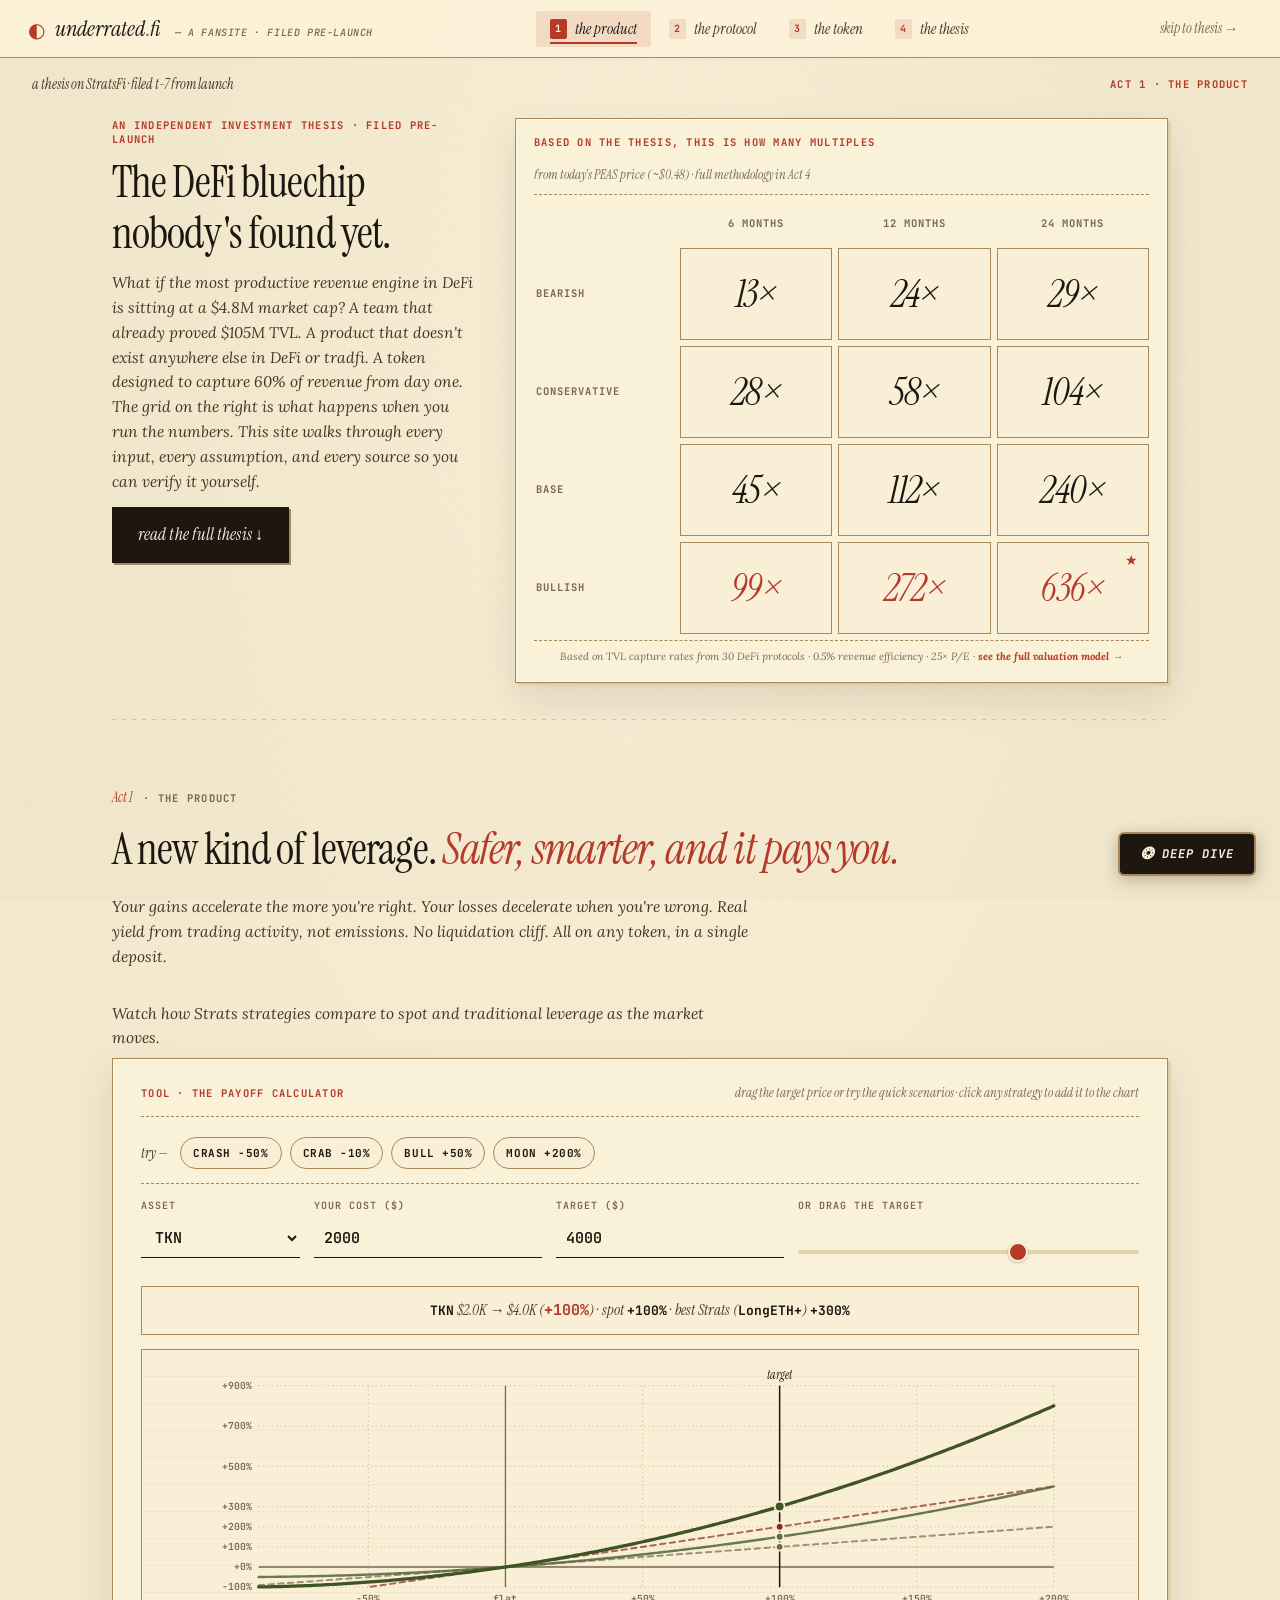
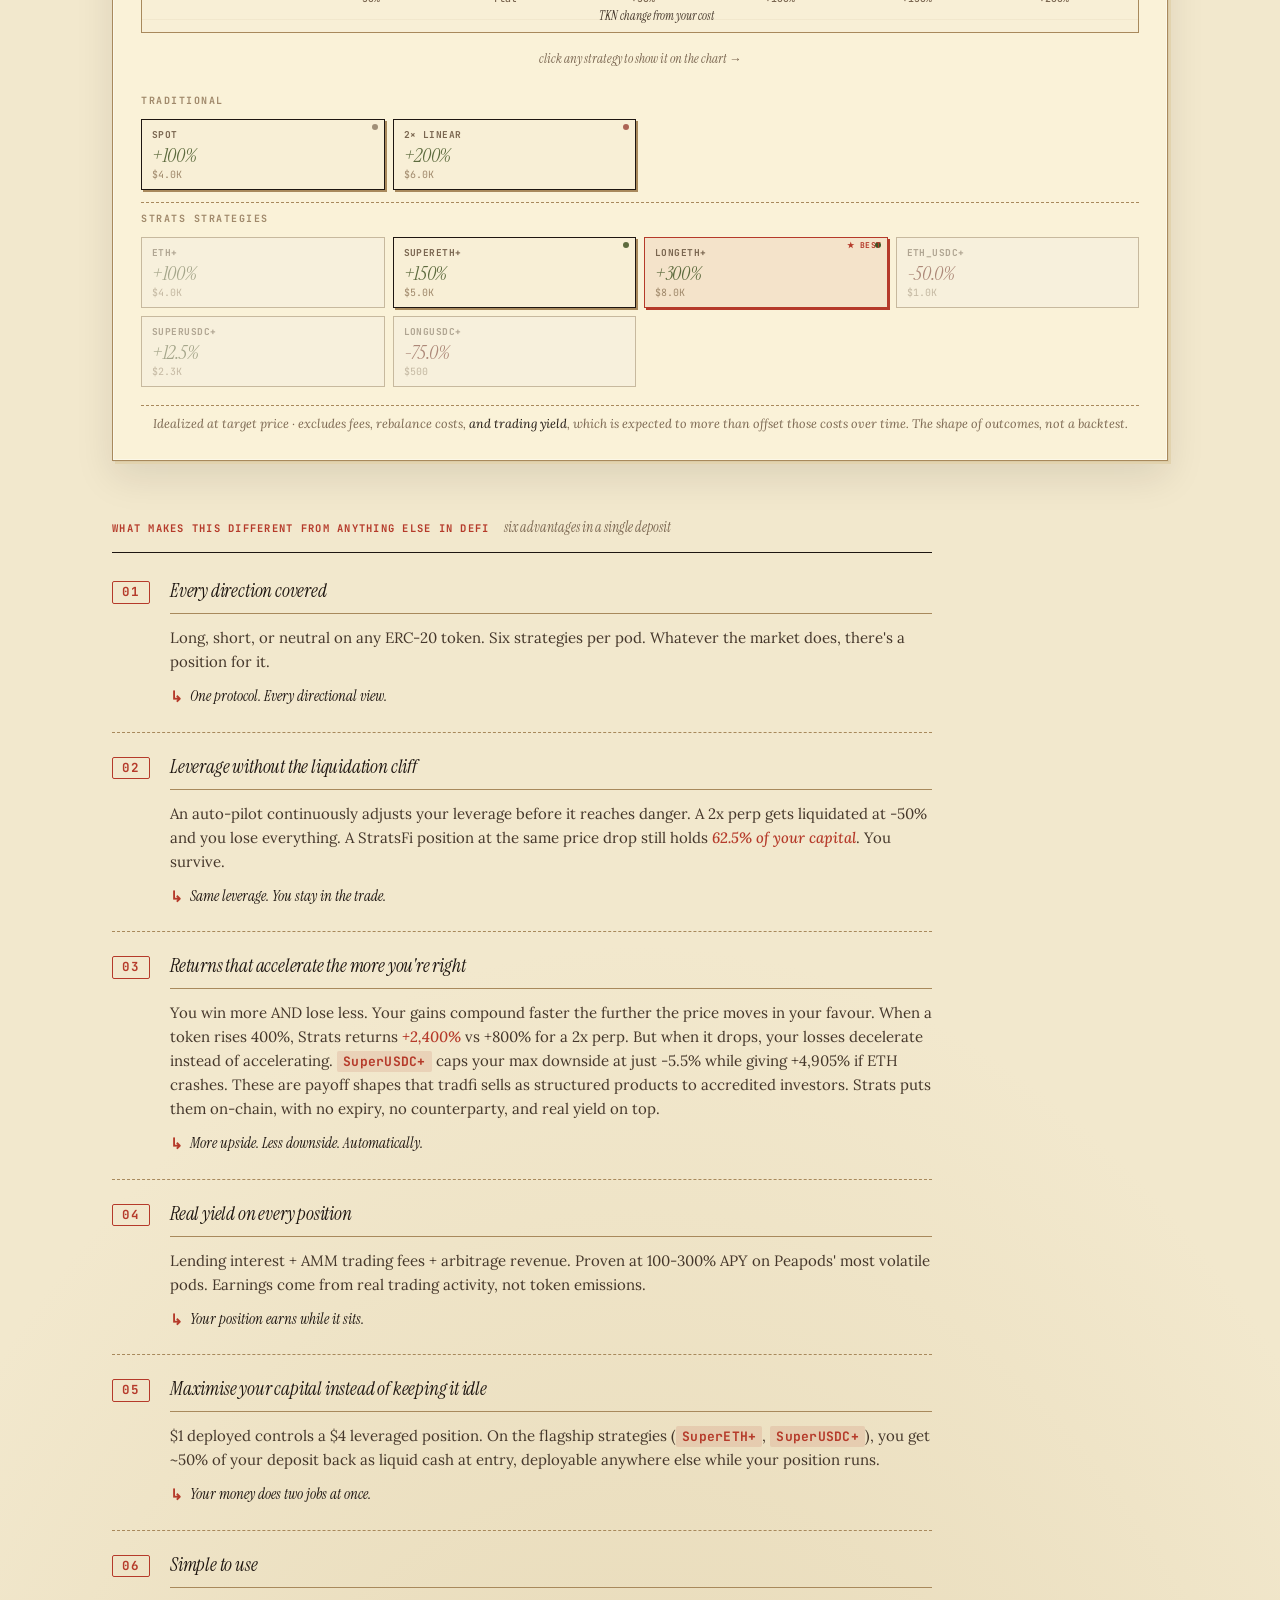
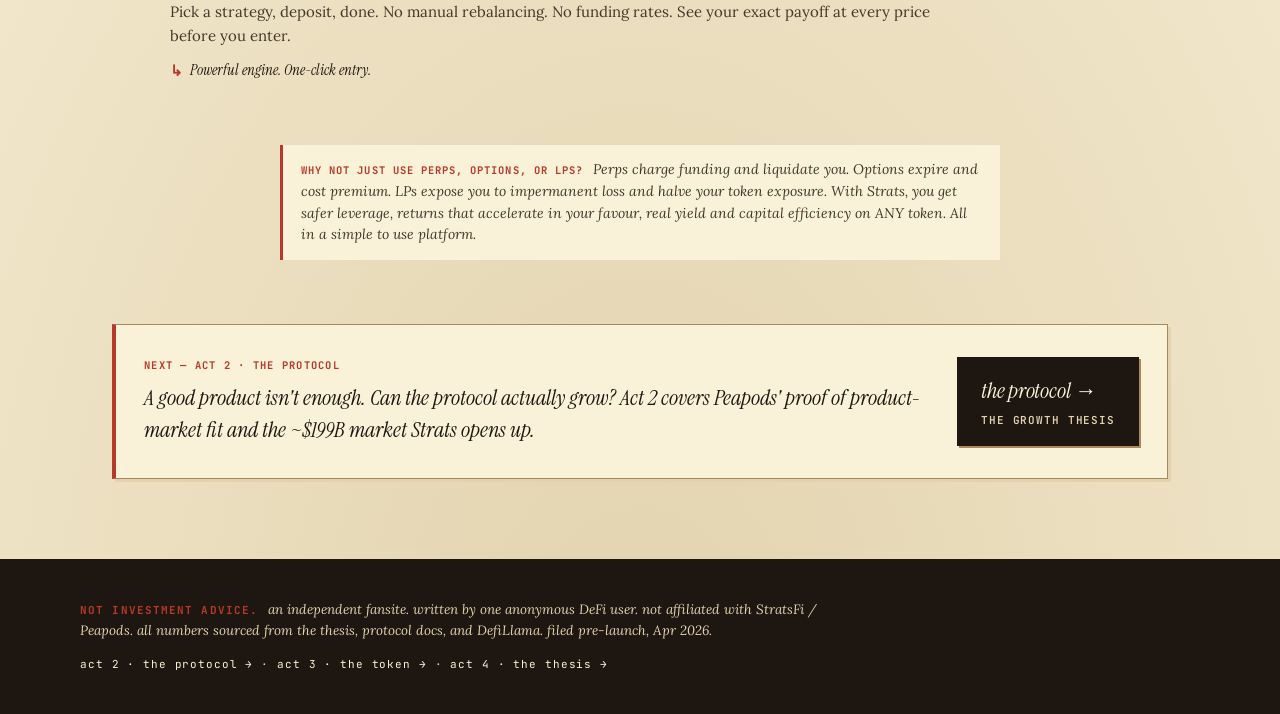
==== commit 3b0dadd8: "Fix Act 1 body copy" ====
--- a/index.html
+++ b/index.html
@@ -121,7 +121,7 @@
         A new kind of leverage. <em>Safer, smarter, and it pays you.</em>
       </h2>
       <p class="act-deck">
-        Strats strategies automatically lock in gains and cut losses. Your returns accelerate the more you're right and decelerate when you're wrong. Real yield from trading activity while your position runs. All on any token.
+        Your gains accelerate the more you're right. Your losses decelerate when you're wrong. Real yield from trading activity, not emissions. No liquidation cliff. All on any token, in a single deposit.
       </p>
     </div>
 
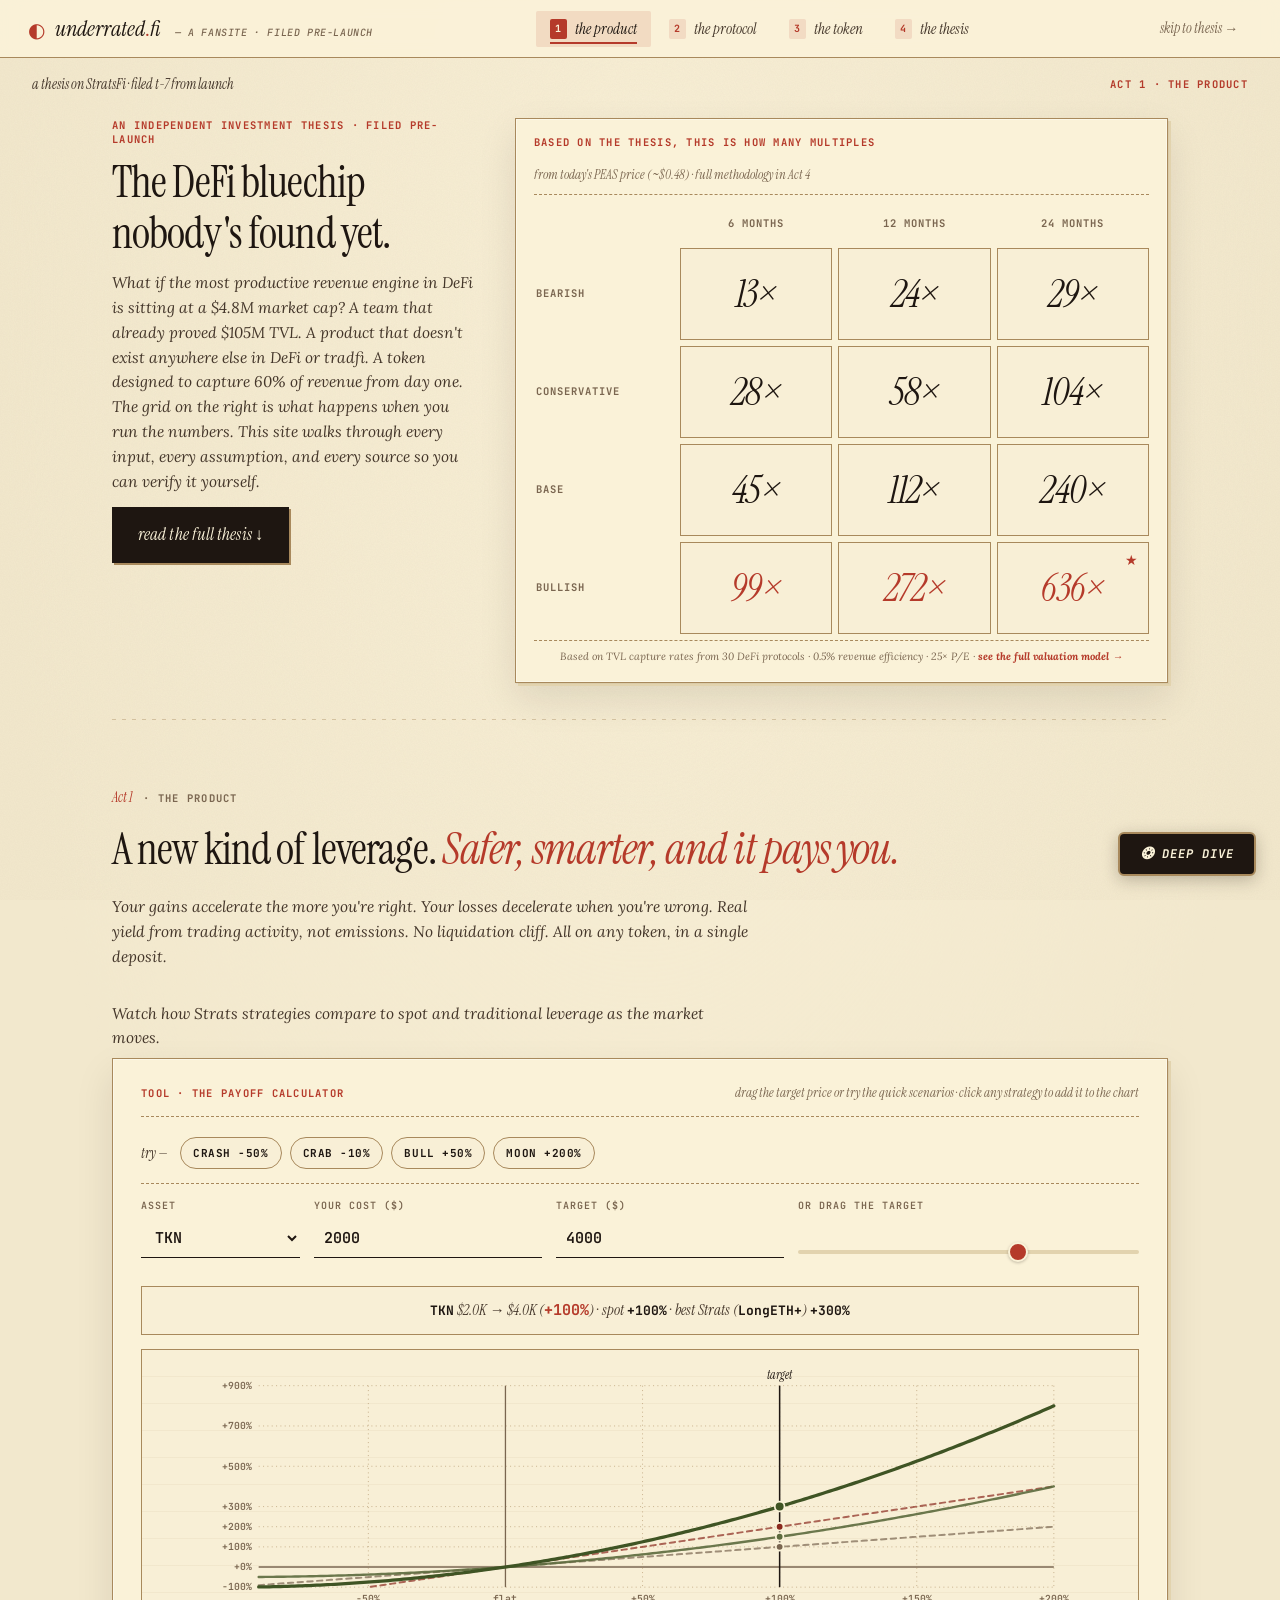
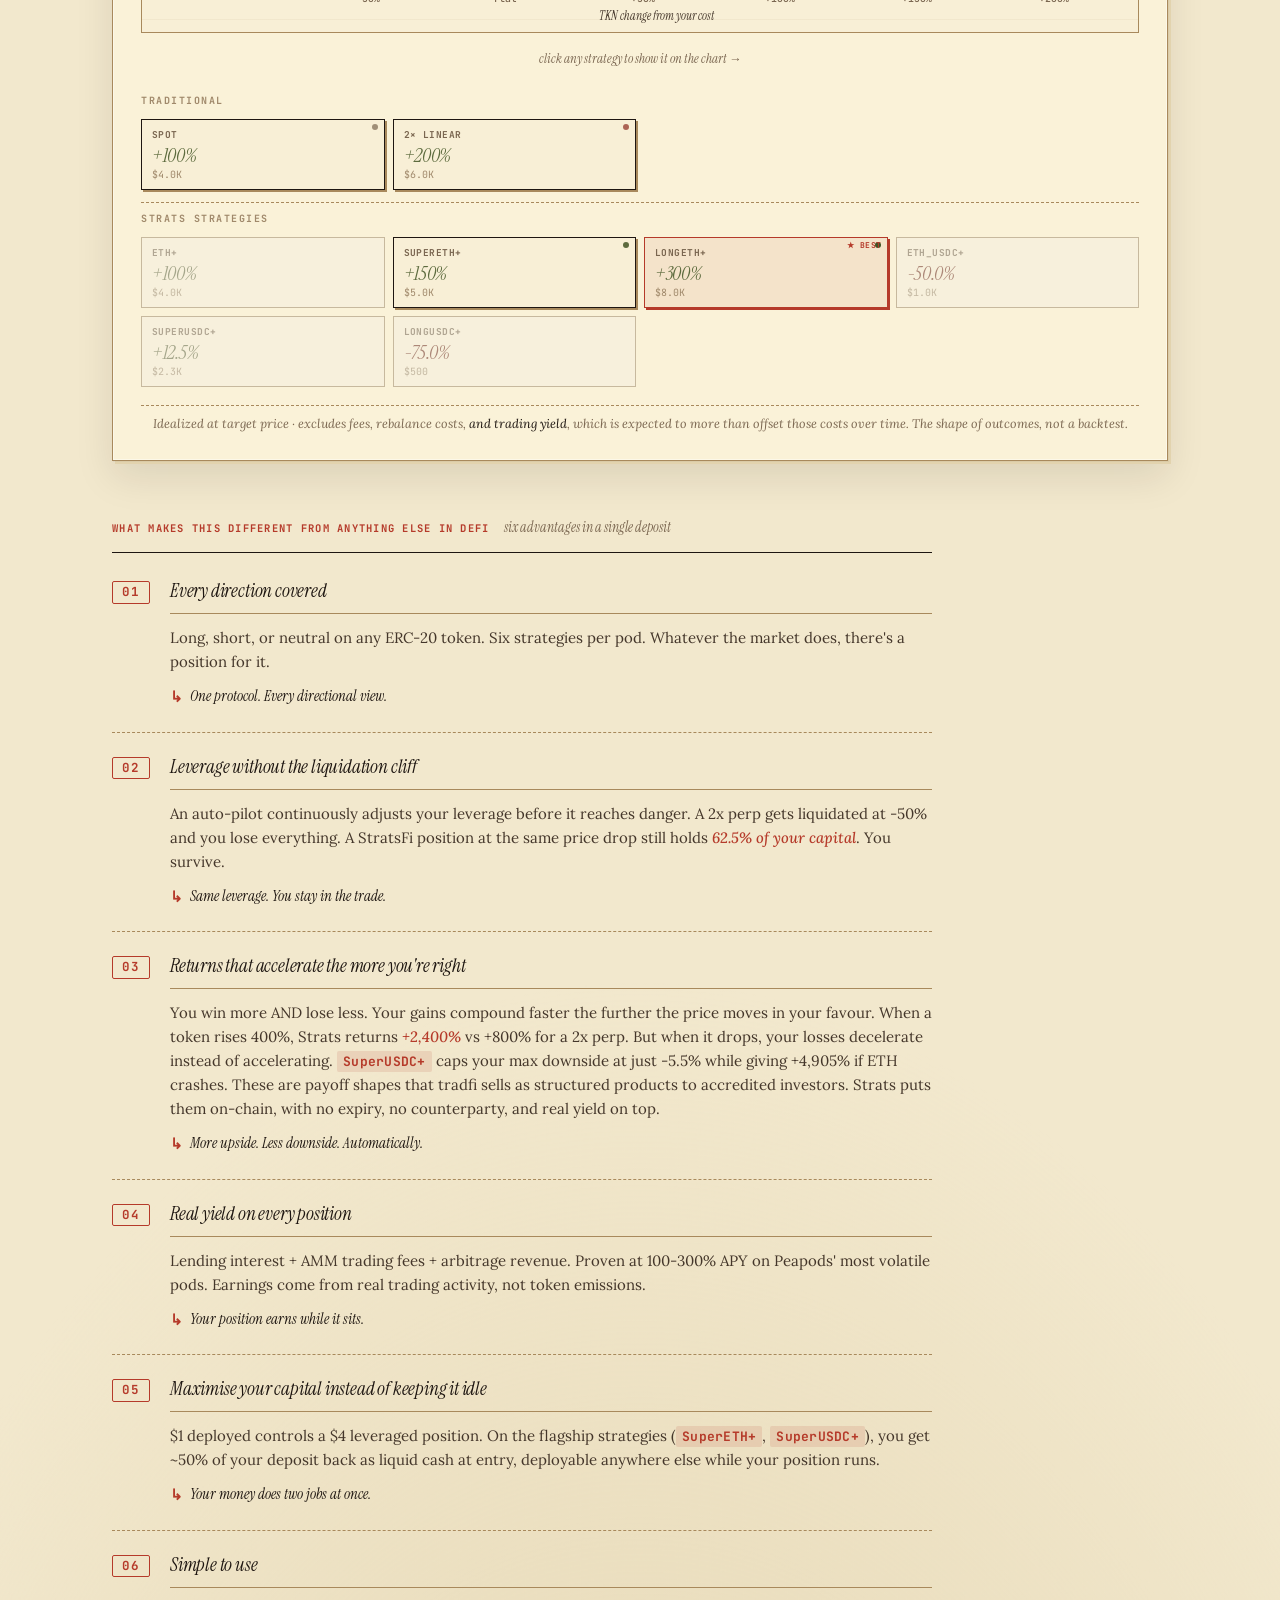
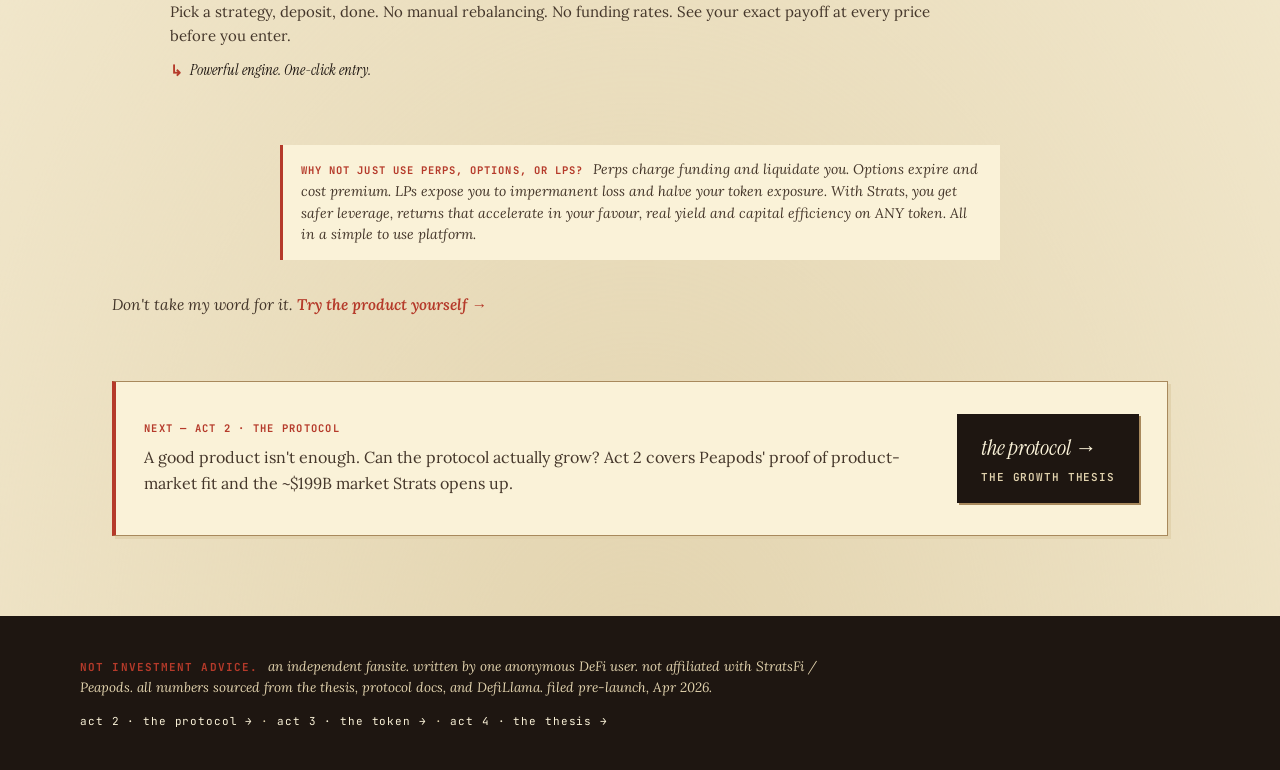
==== commit 3591253d: "Fix closing to paragraphs, add try product link to Act 1" ====
--- a/index.html
+++ b/index.html
@@ -238,6 +238,10 @@
     <p class="tok-note">
       <span class="tok-note-k">why not just use perps, options, or LPs?</span>
       Perps charge funding and liquidate you. Options expire and cost premium. LPs expose you to impermanent loss and halve your token exposure. With Strats, you get safer leverage, returns that accelerate in your favour, real yield and capital efficiency on ANY token. All in a simple to use platform.
+    </p>
+
+    <p class="act-deck" style="margin-top: 32px;">
+      Don't take my word for it. <a href="#" style="color:var(--accent);font-weight:600;">Try the product yourself →</a>
     </p>
 
     <div class="next-act">
--- a/styles.css
+++ b/styles.css
@@ -903,9 +903,9 @@
 
 .receipt-note {
   font-family: var(--body);
-  font-style: italic;
-  font-size: 16px;
-  line-height: 1.55;
+  font-style: normal;
+  font-size: 17px;
+  line-height: 1.65;
   color: var(--ink-mid);
   max-width: 720px;
   margin: 0 auto 24px;
@@ -2405,14 +2405,14 @@
   font-weight: 700;
 }
 .next-act-text p {
-  font-family: var(--display);
-  font-style: italic;
-  font-size: clamp(18px, 2vw, 22px);
-  line-height: 1.45;
-  color: var(--ink);
+  font-family: var(--body);
+  font-style: normal;
+  font-size: 16px;
+  line-height: 1.6;
+  color: var(--ink-mid);
   margin: 0;
 }
-.next-act-text p em { color: var(--accent); }
+.next-act-text p em { color: var(--accent); font-style: italic; }
 
 .next-act-cta {
   background: var(--ink);
